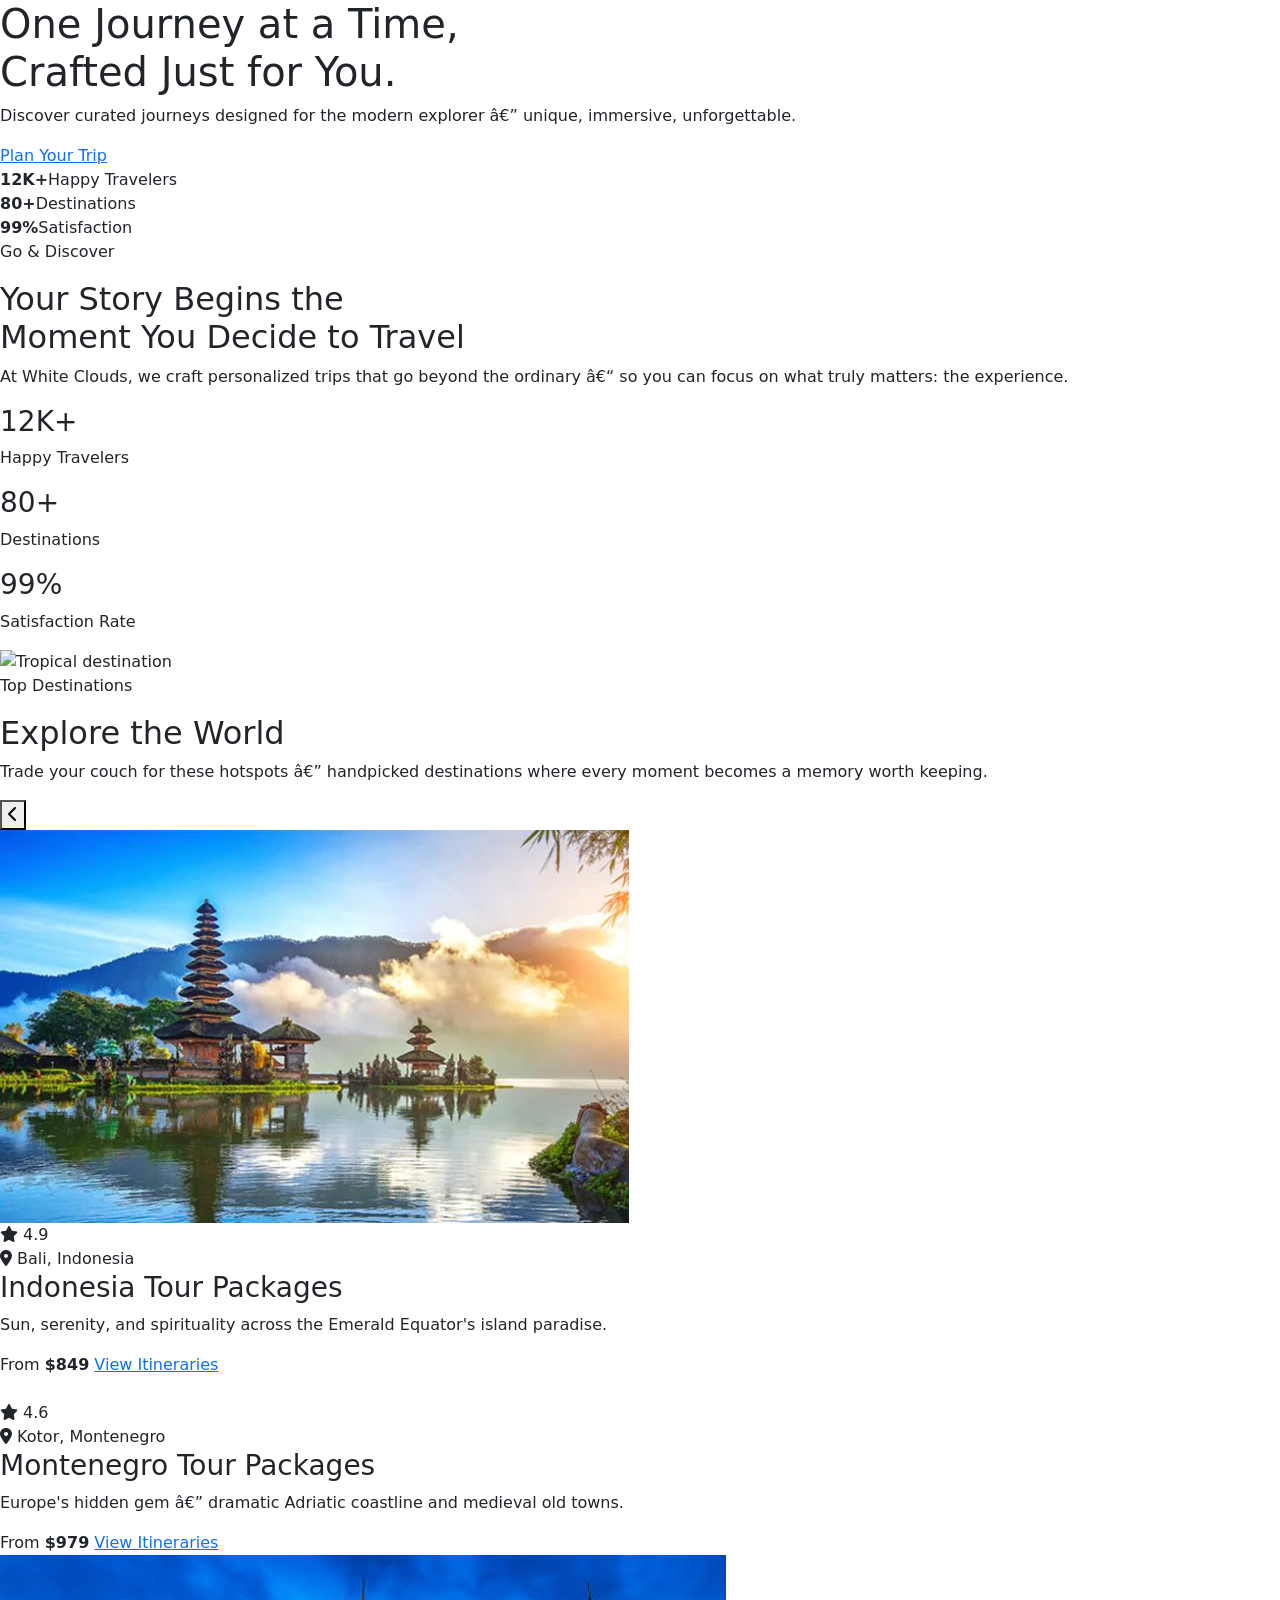
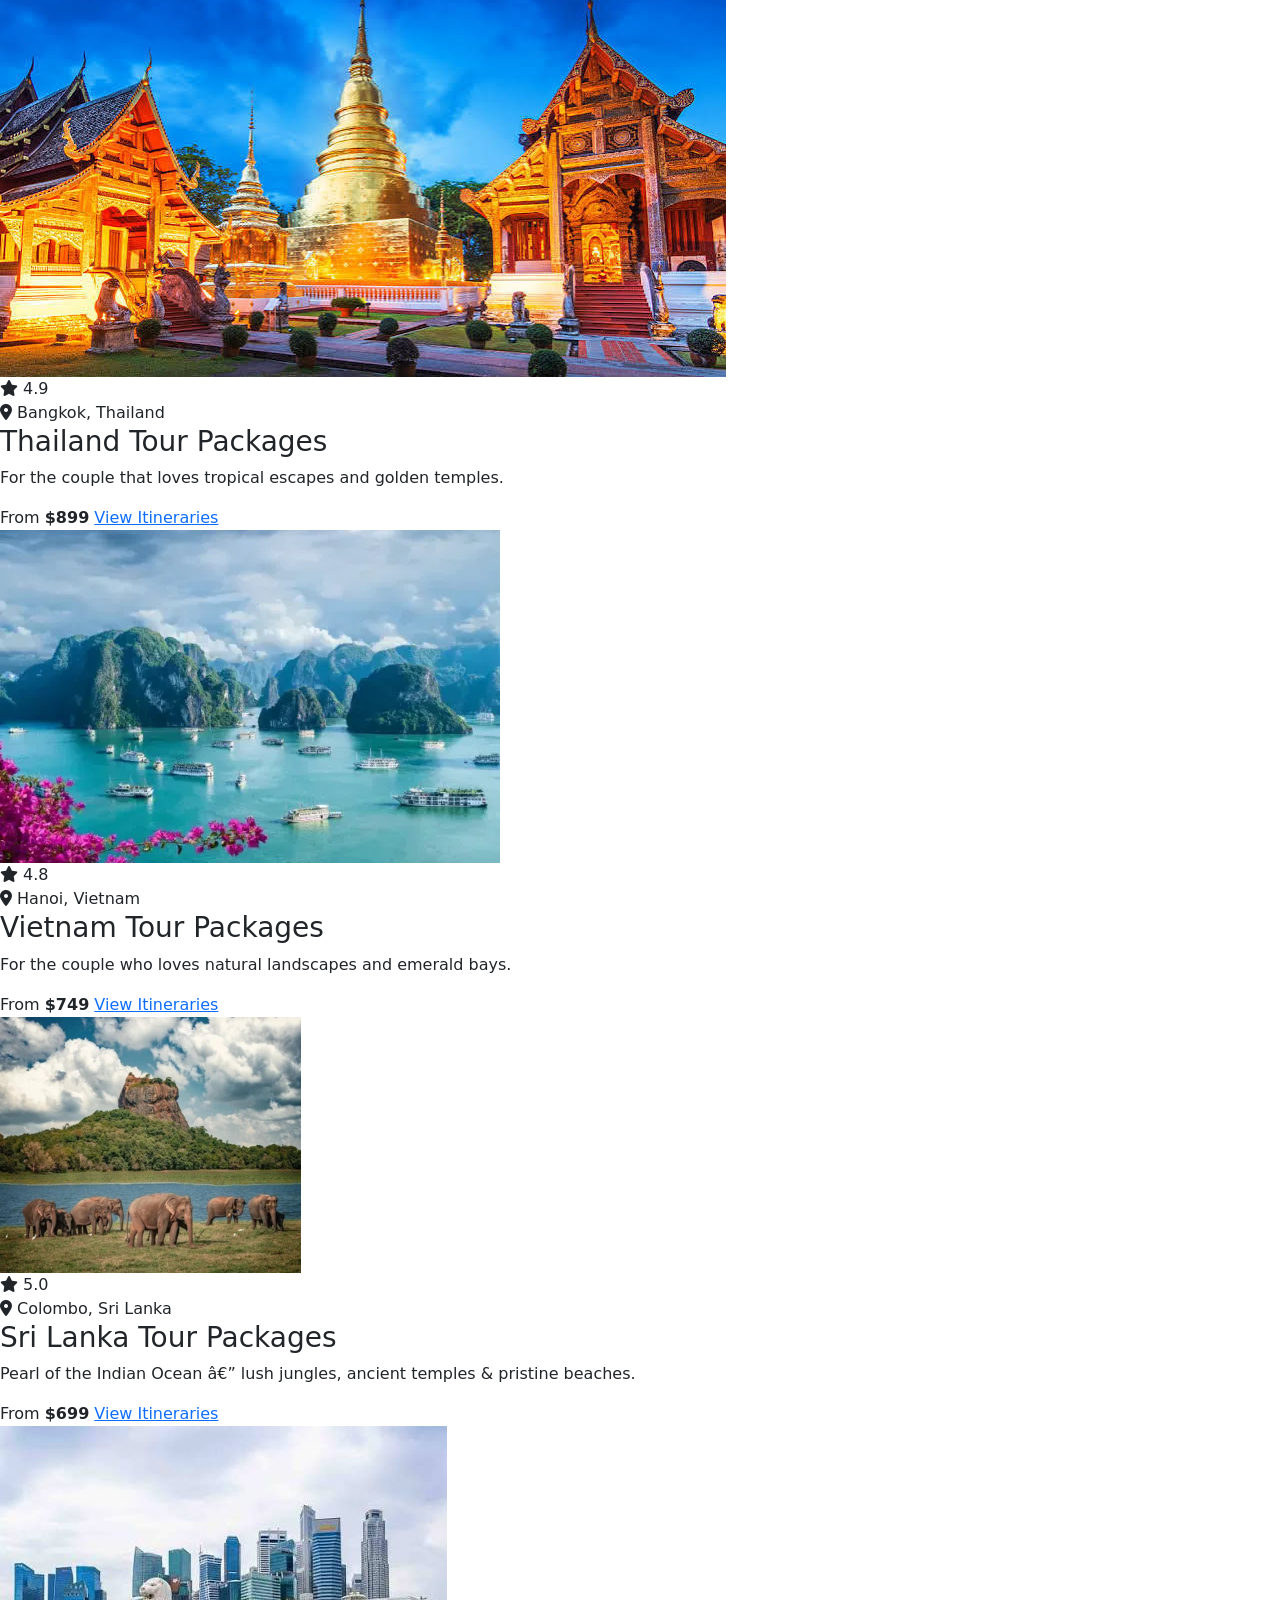
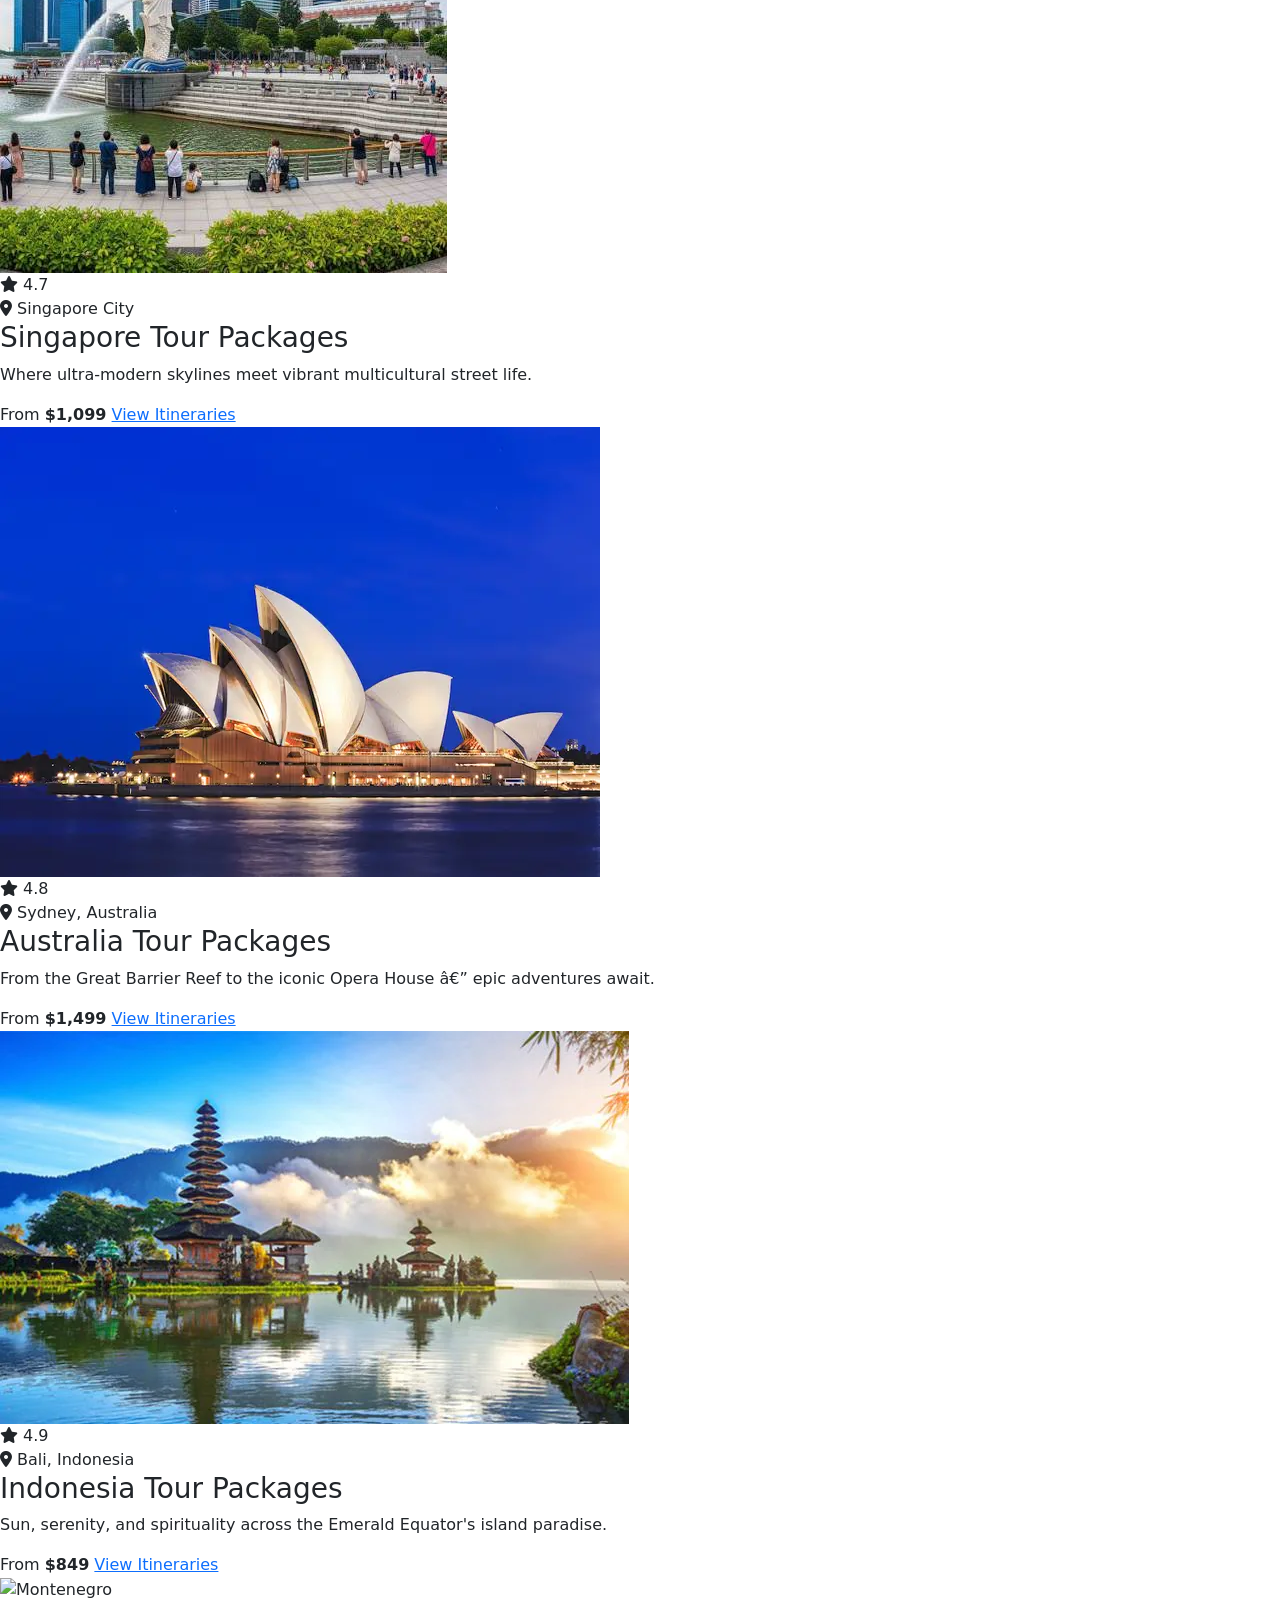
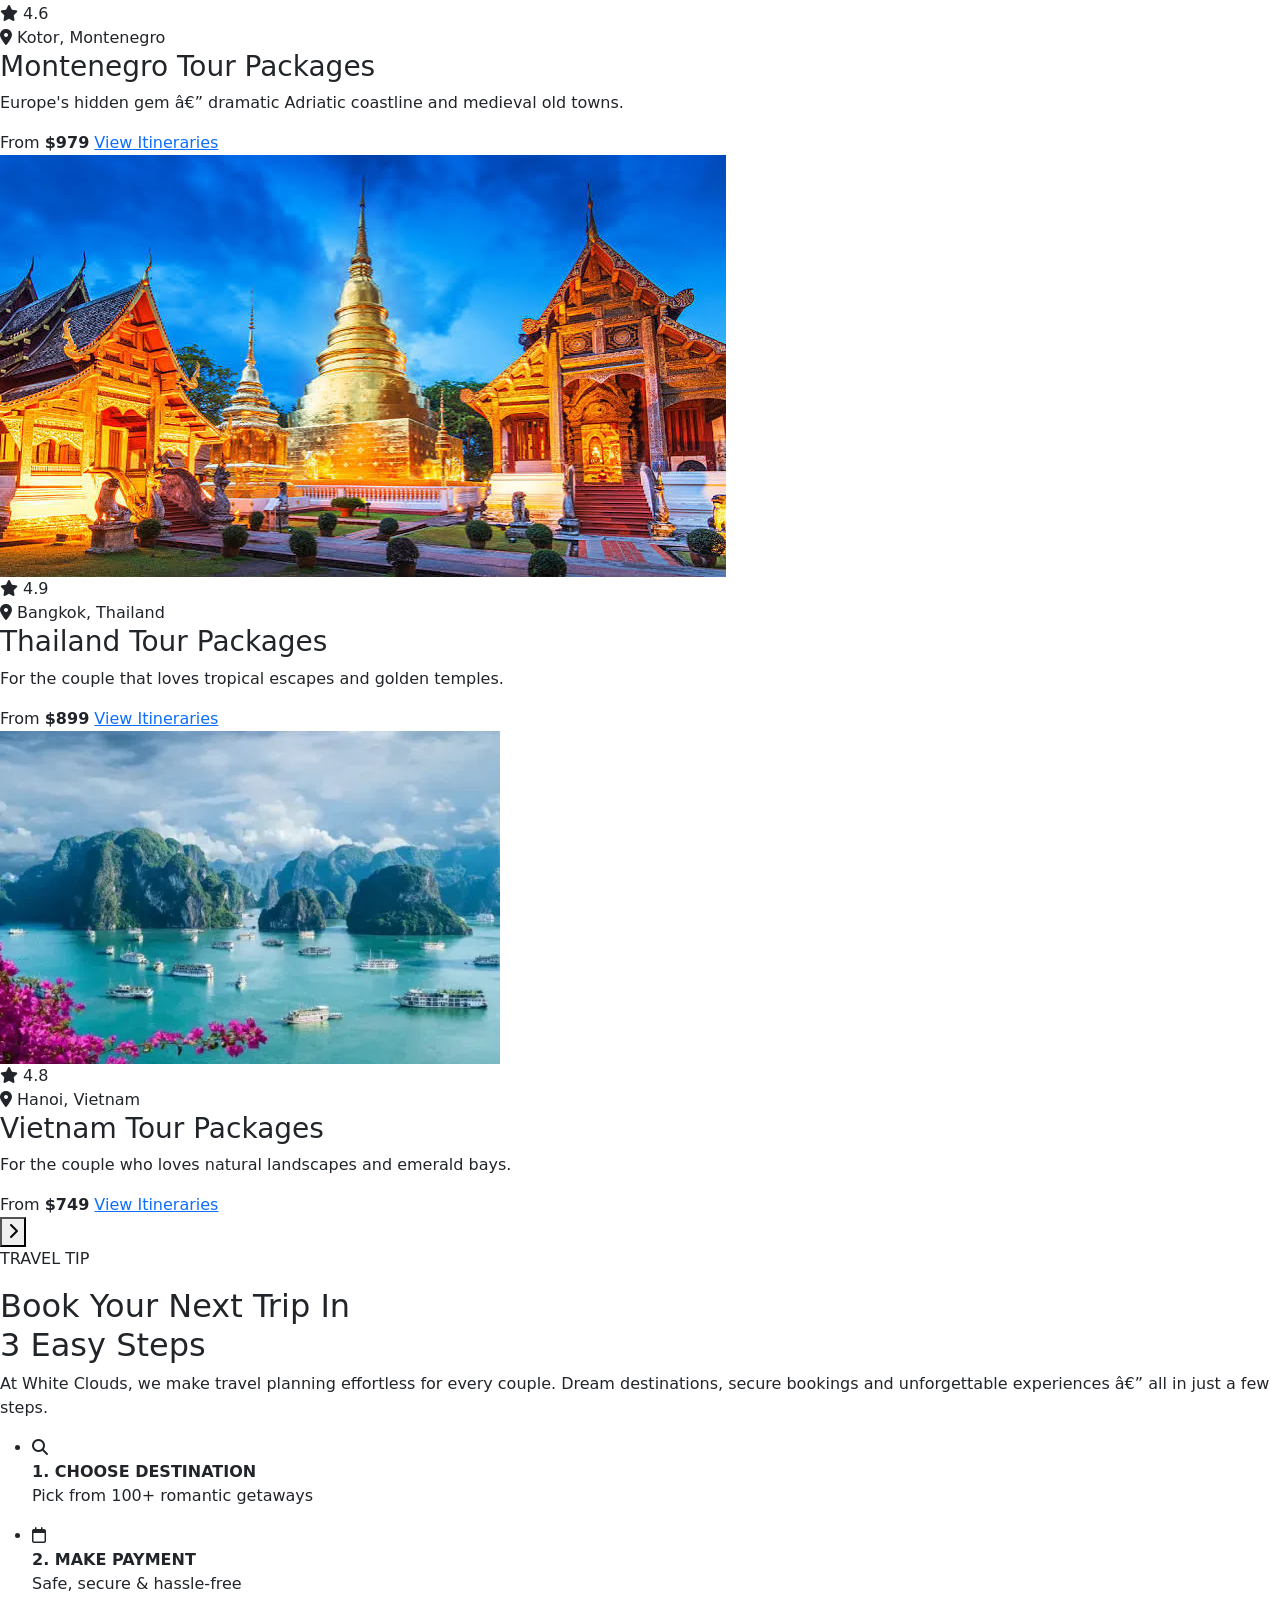
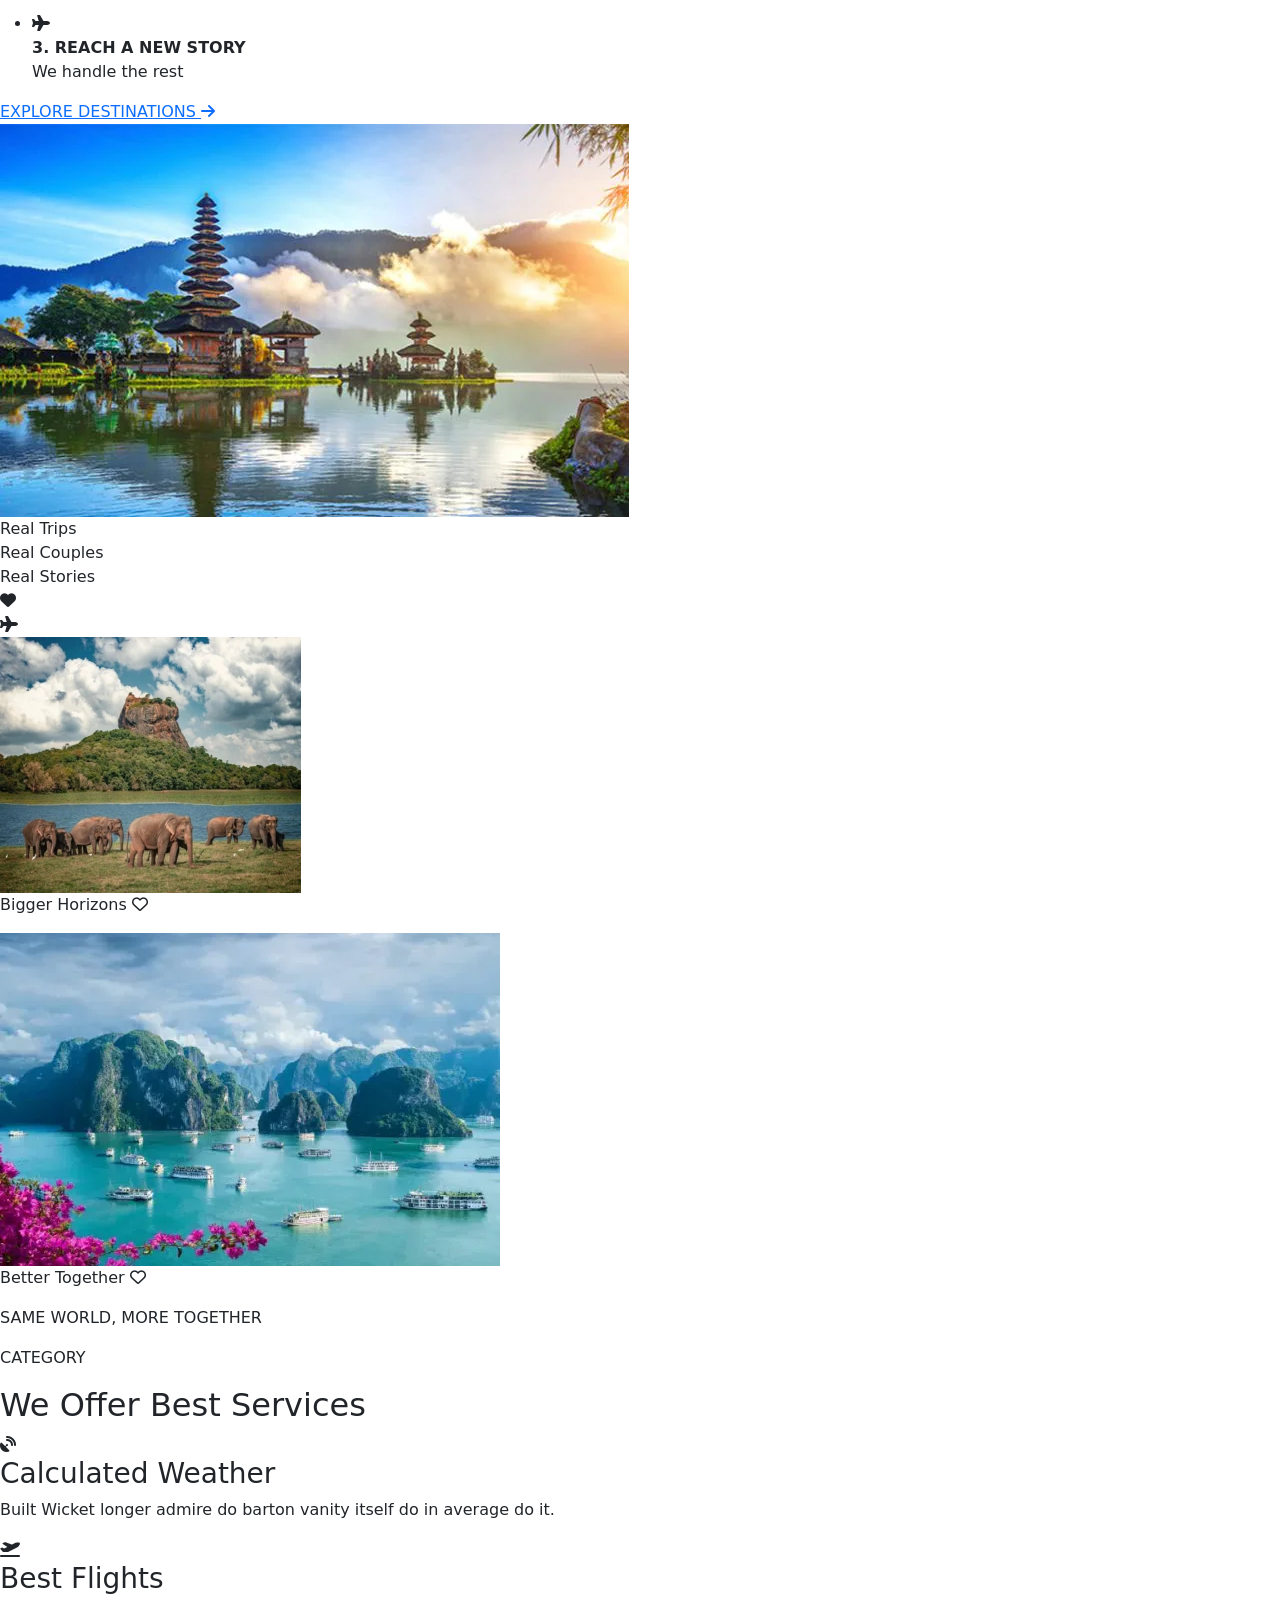
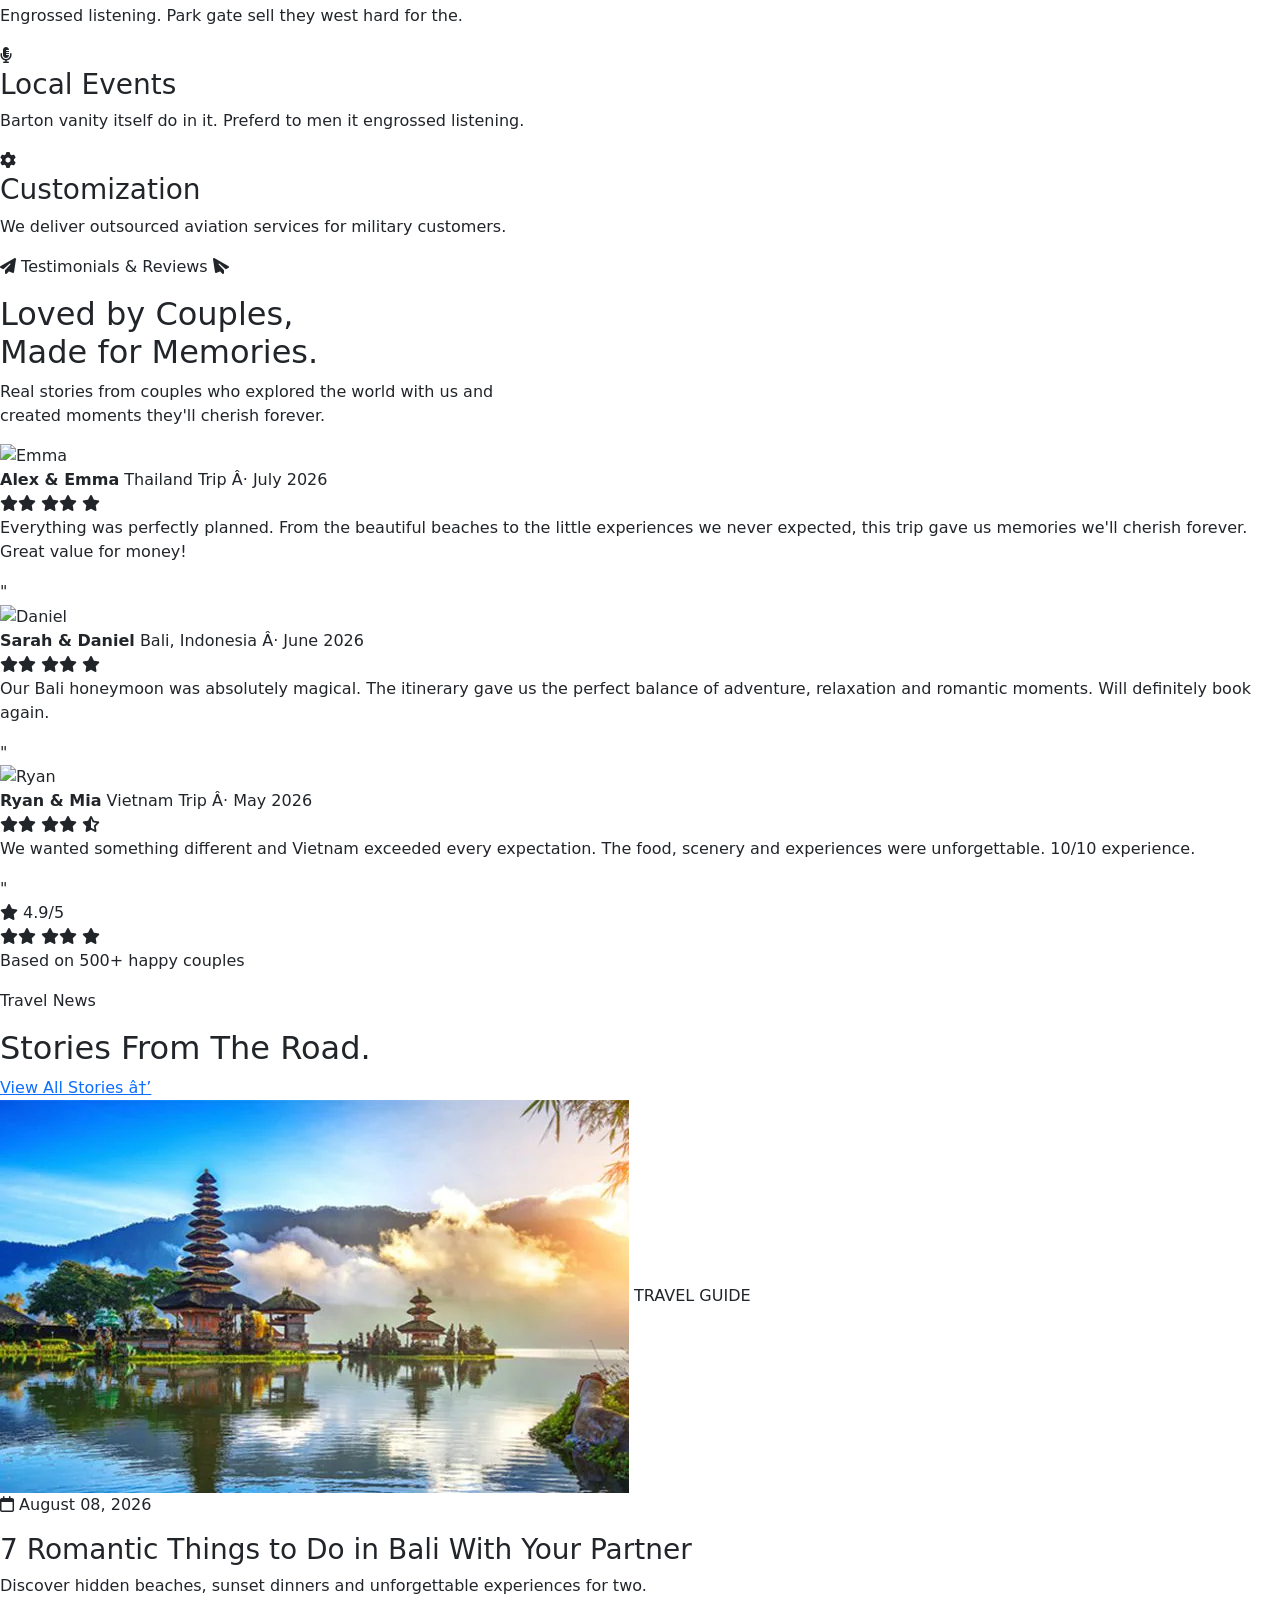
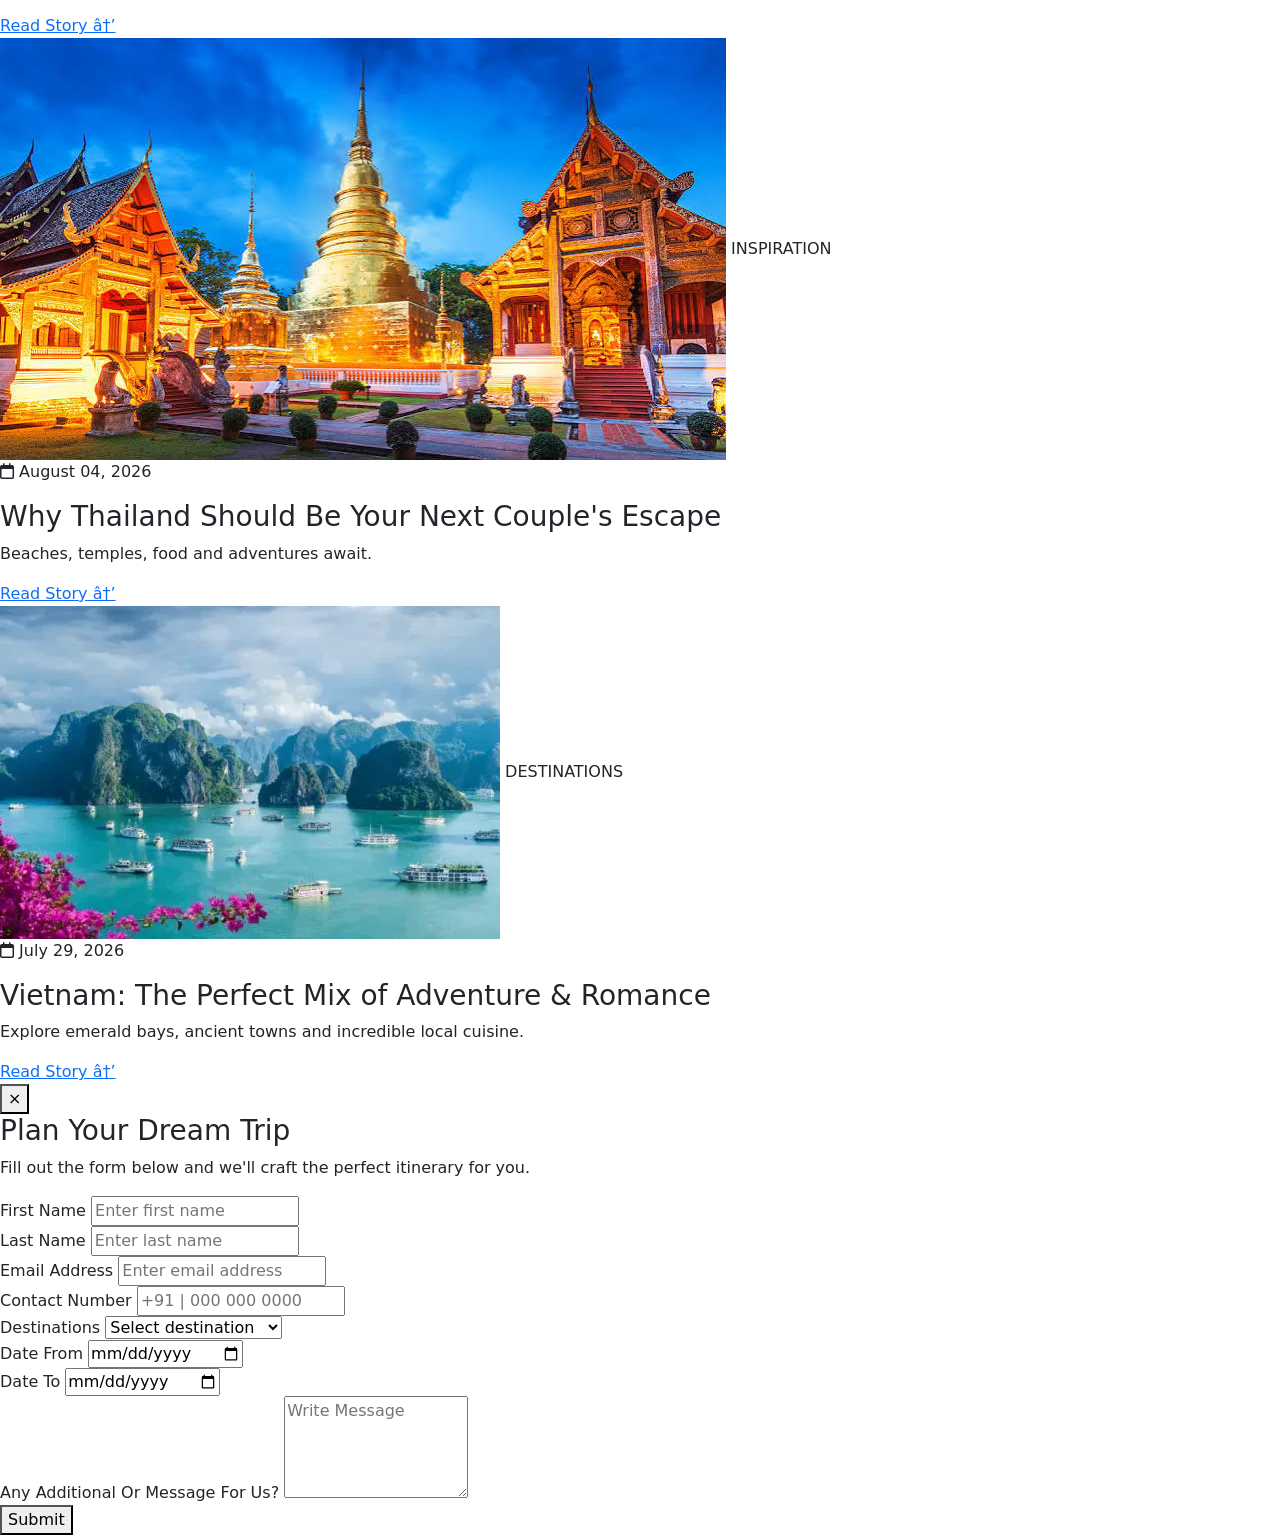
==== index.html @ 42c587bb "white cloude website folder" ====
<!DOCTYPE html>
<html lang="en">

<head>
    <meta charset="UTF-8">
    <meta name="viewport" content="width=device-width, initial-scale=1.0">
    <link href="https://fonts.googleapis.com/css2?family=Poppins:wght@300;400;500;600;700;800&display=swap"
        rel="stylesheet">
    <link href="https://cdn.jsdelivr.net/npm/bootstrap@5.3.8/dist/css/bootstrap.min.css" rel="stylesheet"
        integrity="sha384-sRIl4kxILFvY47J16cr9ZwB07vP4J8+LH7qKQnuqkuIAvNWLzeN8tE5YBujZqJLB" crossorigin="anonymous">
    <link rel="stylesheet" href="https://cdnjs.cloudflare.com/ajax/libs/font-awesome/6.5.0/css/all.min.css">
    <link rel="stylesheet" href="css/style.css" />
    <link rel="stylesheet" href="css/nav.css" />
    <link rel="stylesheet" href="css/home.css" />
    <link rel="stylesheet" href="css/contact-form.css" />
    <link rel="stylesheet" href="css/footer.css" />
    <title>White Clouds — Saving Relationships, One Vacation at a Time</title>
</head>

<body>
    <!-- ── Hero Section ────────────────────────────────────────── -->
    <section class="hero">
        <div class="hero__bg"></div>
        <div class="hero__overlay"></div>
        <!-- Navbar -->
        <div id="nav"></div>
        <div class="hero__content hero__content--center">
            <div class="hero__text">
                <h1>One Journey at a Time,<br>Crafted Just for You.</h1>
                <p>Discover curated journeys designed for the modern explorer â€” unique, immersive, unforgettable.</p>
                <div class="hero__btns">
                    <a href="#" class="btn-teal">Plan Your Trip</a>
                </div>
                <div class="hero__stats">
                    <div class="hero__stat"><strong>12K+</strong><span>Happy Travelers</span></div>
                    <div class="hero__stat-divider"></div>
                    <div class="hero__stat"><strong>80+</strong><span>Destinations</span></div>
                    <div class="hero__stat-divider"></div>
                    <div class="hero__stat"><strong>99%</strong><span>Satisfaction</span></div>
                </div>
            </div>
        </div>
    </section>


    <!-- Go & Discover Section -->
    <section class="discover">
        <div class="discover__left">
            <p class="discover__tag">Go &amp; Discover</p>
            <h2 class="discover__heading">
                <span class="teal">Your Story Begins</span> the<br>
                Moment You Decide to Travel
            </h2>
            <p class="discover__body">
                At White Clouds, we craft personalized trips that go beyond the ordinary â€“
                so you can focus on what truly matters: the experience.
            </p>

            <div class="discover__stats">
                <div class="stat">
                    <h3>12K+</h3>
                    <p>Happy Travelers</p>
                </div>
                <div class="stat">
                    <h3>80+</h3>
                    <p>Destinations</p>
                </div>
                <div class="stat">
                    <h3>99%</h3>
                    <p>Satisfaction Rate</p>
                </div>
            </div>
        </div>

        <div class="discover__right">
            <div class="discover__img-wrap">
                <img src="https://i.pinimg.com/originals/a5/f1/ec/a5f1ec3ba100997f1ecb5ee97b2a54ca.gif"
                    alt="Tropical destination" />
            </div>
        </div>
    </section>

    <!-- Travel / Destinations Carousel Section -->
    <section class="travel">

        <!-- Header -->
        <div class="travel__top">
            <p class="travel__tag">Top Destinations</p>
            <h2 class="travel__title">Explore the World</h2>
            <p class="travel__desc">
                Trade your couch for these hotspots â€” handpicked destinations where
                every moment becomes a memory worth keeping.
            </p>
        </div>

        <!-- Carousel wrapper -->
        <div class="tc-root">
            <button class="tc-btn tc-btn--prev" aria-label="Previous">
                <i class="fa-solid fa-chevron-left"></i>
            </button>

            <div class="tc-viewport">
                <div class="tc-track">

                    <!-- GHOST LEFT clones of last 2 real cards -->
                    <div class="tc-card" aria-hidden="true">
                        <div class="tc-card__img-wrap">
                            <img src="assets/images/indinesia.png" alt="" loading="lazy" />
                            <div class="tc-card__badge"><i class="fa-solid fa-star"></i> 4.9</div>
                        </div>
                        <div class="tc-card__body">
                            <div class="tc-card__location"><i class="fa-solid fa-location-dot"></i> Bali, Indonesia
                            </div>
                            <h3 class="tc-card__title">Indonesia Tour Packages</h3>
                            <p class="tc-card__desc">Sun, serenity, and spirituality across the Emerald Equator's island
                                paradise.</p>
                            <div class="tc-card__footer">
                                <span class="tc-card__price">From <strong>$849</strong></span>
                                <a href="#" class="tc-card__link">View Itineraries</a>
                            </div>
                        </div>
                    </div>

                    <div class="tc-card" aria-hidden="true">
                        <div class="tc-card__img-wrap">
                            <img src="assets/images/montenegro.png" alt="" loading="lazy" />
                            <div class="tc-card__badge"><i class="fa-solid fa-star"></i> 4.6</div>
                        </div>
                        <div class="tc-card__body">
                            <div class="tc-card__location"><i class="fa-solid fa-location-dot"></i> Kotor, Montenegro
                            </div>
                            <h3 class="tc-card__title">Montenegro Tour Packages</h3>
                            <p class="tc-card__desc">Europe's hidden gem â€” dramatic Adriatic coastline and medieval
                                old
                                towns.</p>
                            <div class="tc-card__footer">
                                <span class="tc-card__price">From <strong>$979</strong></span>
                                <a href="#" class="tc-card__link">View Itineraries</a>
                            </div>
                        </div>
                    </div>

                    <!-- REAL CARD 1-7-->
                    <div class="tc-card">
                        <div class="tc-card__img-wrap">
                            <img src="assets/images/thailand.png" alt="Thailand" loading="lazy" />
                            <div class="tc-card__badge"><i class="fa-solid fa-star"></i> 4.9</div>
                        </div>
                        <div class="tc-card__body">
                            <div class="tc-card__location"><i class="fa-solid fa-location-dot"></i> Bangkok, Thailand
                            </div>
                            <h3 class="tc-card__title">Thailand Tour Packages</h3>
                            <p class="tc-card__desc">For the couple that loves tropical escapes and golden temples.</p>
                            <div class="tc-card__footer">
                                <span class="tc-card__price">From <strong>$899</strong></span>
                                <a href="#" class="tc-card__link">View Itineraries</a>
                            </div>
                        </div>
                    </div>

                    <div class="tc-card">
                        <div class="tc-card__img-wrap">
                            <img src="assets/images/vietnam.png" alt="Vietnam" loading="lazy" />
                            <div class="tc-card__badge"><i class="fa-solid fa-star"></i> 4.8</div>
                        </div>
                        <div class="tc-card__body">
                            <div class="tc-card__location"><i class="fa-solid fa-location-dot"></i> Hanoi, Vietnam</div>
                            <h3 class="tc-card__title">Vietnam Tour Packages</h3>
                            <p class="tc-card__desc">For the couple who loves natural landscapes and emerald bays.</p>
                            <div class="tc-card__footer">
                                <span class="tc-card__price">From <strong>$749</strong></span>
                                <a href="#" class="tc-card__link">View Itineraries</a>
                            </div>
                        </div>
                    </div>

                    <div class="tc-card">
                        <div class="tc-card__img-wrap">
                            <img src="assets/images/sriLanka.png" alt="Sri Lanka" loading="lazy" />
                            <div class="tc-card__badge"><i class="fa-solid fa-star"></i> 5.0</div>
                        </div>
                        <div class="tc-card__body">
                            <div class="tc-card__location"><i class="fa-solid fa-location-dot"></i> Colombo, Sri Lanka
                            </div>
                            <h3 class="tc-card__title">Sri Lanka Tour Packages</h3>
                            <p class="tc-card__desc">Pearl of the Indian Ocean â€” lush jungles, ancient temples &amp;
                                pristine beaches.</p>
                            <div class="tc-card__footer">
                                <span class="tc-card__price">From <strong>$699</strong></span>
                                <a href="#" class="tc-card__link">View Itineraries</a>
                            </div>
                        </div>
                    </div>

                    <div class="tc-card">
                        <div class="tc-card__img-wrap">
                            <img src="assets/images/singapore.png" alt="Singapore" loading="lazy" />
                            <div class="tc-card__badge"><i class="fa-solid fa-star"></i> 4.7</div>
                        </div>
                        <div class="tc-card__body">
                            <div class="tc-card__location"><i class="fa-solid fa-location-dot"></i> Singapore City</div>
                            <h3 class="tc-card__title">Singapore Tour Packages</h3>
                            <p class="tc-card__desc">Where ultra-modern skylines meet vibrant multicultural street life.
                            </p>
                            <div class="tc-card__footer">
                                <span class="tc-card__price">From <strong>$1,099</strong></span>
                                <a href="#" class="tc-card__link">View Itineraries</a>
                            </div>
                        </div>
                    </div>

                    <div class="tc-card">
                        <div class="tc-card__img-wrap">
                            <img src="assets/images/australia.png" alt="Australia" loading="lazy" />
                            <div class="tc-card__badge"><i class="fa-solid fa-star"></i> 4.8</div>
                        </div>
                        <div class="tc-card__body">
                            <div class="tc-card__location"><i class="fa-solid fa-location-dot"></i> Sydney, Australia
                            </div>
                            <h3 class="tc-card__title">Australia Tour Packages</h3>
                            <p class="tc-card__desc">From the Great Barrier Reef to the iconic Opera House â€” epic
                                adventures await.</p>
                            <div class="tc-card__footer">
                                <span class="tc-card__price">From <strong>$1,499</strong></span>
                                <a href="#" class="tc-card__link">View Itineraries</a>
                            </div>
                        </div>
                    </div>

                    <div class="tc-card">
                        <div class="tc-card__img-wrap">
                            <img src="assets/images/indinesia.png" alt="Indonesia" loading="lazy" />
                            <div class="tc-card__badge"><i class="fa-solid fa-star"></i> 4.9</div>
                        </div>
                        <div class="tc-card__body">
                            <div class="tc-card__location"><i class="fa-solid fa-location-dot"></i> Bali, Indonesia
                            </div>
                            <h3 class="tc-card__title">Indonesia Tour Packages</h3>
                            <p class="tc-card__desc">Sun, serenity, and spirituality across the Emerald Equator's island
                                paradise.</p>
                            <div class="tc-card__footer">
                                <span class="tc-card__price">From <strong>$849</strong></span>
                                <a href="#" class="tc-card__link">View Itineraries</a>
                            </div>
                        </div>
                    </div>

                    <div class="tc-card">
                        <div class="tc-card__img-wrap">
                            <img src="assets/images/montenegro.png" alt="Montenegro" loading="lazy" />
                            <div class="tc-card__badge"><i class="fa-solid fa-star"></i> 4.6</div>
                        </div>
                        <div class="tc-card__body">
                            <div class="tc-card__location"><i class="fa-solid fa-location-dot"></i> Kotor, Montenegro
                            </div>
                            <h3 class="tc-card__title">Montenegro Tour Packages</h3>
                            <p class="tc-card__desc">Europe's hidden gem â€” dramatic Adriatic coastline and medieval
                                old
                                towns.</p>
                            <div class="tc-card__footer">
                                <span class="tc-card__price">From <strong>$979</strong></span>
                                <a href="#" class="tc-card__link">View Itineraries</a>
                            </div>
                        </div>
                    </div>

                    <!--GHOST RIGHT clones of first 2 real cards -->
                    <div class="tc-card" aria-hidden="true">
                        <div class="tc-card__img-wrap">
                            <img src="assets/images/thailand.png" alt="" loading="lazy" />
                            <div class="tc-card__badge"><i class="fa-solid fa-star"></i> 4.9</div>
                        </div>
                        <div class="tc-card__body">
                            <div class="tc-card__location"><i class="fa-solid fa-location-dot"></i> Bangkok, Thailand
                            </div>
                            <h3 class="tc-card__title">Thailand Tour Packages</h3>
                            <p class="tc-card__desc">For the couple that loves tropical escapes and golden temples.</p>
                            <div class="tc-card__footer">
                                <span class="tc-card__price">From <strong>$899</strong></span>
                                <a href="#" class="tc-card__link">View Itineraries</a>
                            </div>
                        </div>
                    </div>

                    <div class="tc-card" aria-hidden="true">
                        <div class="tc-card__img-wrap">
                            <img src="assets/images/vietnam.png" alt="" loading="lazy" />
                            <div class="tc-card__badge"><i class="fa-solid fa-star"></i> 4.8</div>
                        </div>
                        <div class="tc-card__body">
                            <div class="tc-card__location"><i class="fa-solid fa-location-dot"></i> Hanoi, Vietnam</div>
                            <h3 class="tc-card__title">Vietnam Tour Packages</h3>
                            <p class="tc-card__desc">For the couple who loves natural landscapes and emerald bays.</p>
                            <div class="tc-card__footer">
                                <span class="tc-card__price">From <strong>$749</strong></span>
                                <a href="#" class="tc-card__link">View Itineraries</a>
                            </div>
                        </div>
                    </div>

                </div><!-- /.tc-track -->
            </div><!-- /.tc-viewport -->

            <button class="tc-btn tc-btn--next" aria-label="Next">
                <i class="fa-solid fa-chevron-right"></i>
            </button>
        </div><!-- /.tc-root -->

        <div class="tc-dots" id="tcDots"></div>

    </section>

    <!--3 Easy Steps Section -->
    <section class="steps">

        <!-- Left: text content -->
        <div class="steps__left">
            <p class="steps__tag">TRAVEL TIP <span class="steps__tag-line"></span></p>
            <h2 class="steps__heading">Book Your Next Trip In<br><span>3 Easy Steps</span></h2>
            <p class="steps__body">
                At White Clouds, we make travel planning effortless for every couple. Dream destinations, secure
                bookings and unforgettable experiences â€” all in just a few steps.
            </p>

            <ul class="steps__list">
                <li>
                    <span class="steps__icon-box"><i class="fa-solid fa-magnifying-glass"></i></span>
                    <div>
                        <strong>1. CHOOSE DESTINATION</strong>
                        <p>Pick from 100+ romantic getaways</p>
                    </div>
                </li>
                <li>
                    <span class="steps__icon-box"><i class="fa-regular fa-calendar"></i></span>
                    <div>
                        <strong>2. MAKE PAYMENT</strong>
                        <p>Safe, secure &amp; hassle-free</p>
                    </div>
                </li>
                <li>
                    <span class="steps__icon-box"><i class="fa-solid fa-plane"></i></span>
                    <div>
                        <strong>3. REACH A NEW STORY</strong>
                        <p>We handle the rest</p>
                    </div>
                </li>
            </ul>

            <a href="#" class="steps__cta">EXPLORE DESTINATIONS <i class="fa-solid fa-arrow-right"></i></a>
        </div>

        <!-- Right: visual composition -->
        <div class="steps__right">

            <!-- Large circle image (main) -->
            <div class="steps__circle-img">
                <img src="assets/images/indinesia.png" alt="Tropical destination" />
                <!-- Dashed circle ring -->
                <div class="steps__ring"></div>
                <!-- "Real Trips" badge -->
                <div class="steps__badge-top">
                    Real Trips<br>Real Couples<br>Real Stories<br>
                    <i class="fa-solid fa-heart"></i>
                </div>
                <!-- Plane icon bottom -->
                <div class="steps__plane-icon">
                    <i class="fa-solid fa-plane"></i>
                </div>
            </div>

            <!-- Polaroid card 1 â€” top right -->
            <div class="steps__polaroid steps__polaroid--top">
                <img src="assets/images/sriLanka.png" alt="Sri Lanka" />
                <p>Bigger Horizons <i class="fa-regular fa-heart"></i></p>
            </div>

            <!-- Polaroid card 2 â€” bottom right -->
            <div class="steps__polaroid steps__polaroid--bottom">
                <img src="assets/images/vietnam.png" alt="Vietnam" />
                <p>Better Together <i class="fa-regular fa-heart"></i></p>
            </div>

            <!-- Bottom tagline -->
            <p class="steps__tagline">
                <span></span> SAME WORLD, MORE TOGETHER <span></span>
            </p>

        </div>

    </section>

    <!--We Offer Best Services Section -->
    <section class="services">
        <div class="services__inner">

            <!-- Header -->
            <p class="services__tag">CATEGORY</p>
            <h2 class="services__heading">We Offer Best Services</h2>

            <!-- Cards grid -->
            <div class="services__grid">

                <!-- Card 1 Calculated Weather -->
                <div class="services__card">
                    <div class="services__icon-wrap services__icon-wrap--blue">
                        <i class="fa-solid fa-satellite-dish"></i>
                    </div>
                    <h3 class="services__title">Calculated Weather</h3>
                    <p class="services__desc">Built Wicket longer admire do barton vanity itself do in average do it.
                    </p>
                </div>

                <!-- Card 2 Best Flights -->
                <div class="services__card services__card--active">
                    <div class="services__icon-wrap services__icon-wrap--pink">
                        <i class="fa-solid fa-plane-departure"></i>
                    </div>
                    <h3 class="services__title">Best Flights</h3>
                    <p class="services__desc">Engrossed listening. Park gate sell they west hard for the.</p>
                </div>

                <!-- Card 3 Local Events -->
                <div class="services__card">
                    <div class="services__icon-wrap services__icon-wrap--pink">
                        <i class="fa-solid fa-microphone-lines"></i>
                    </div>
                    <h3 class="services__title">Local Events</h3>
                    <p class="services__desc">Barton vanity itself do in it. Preferd to men it engrossed listening.</p>
                </div>

                <!-- Card 4 Customization -->
                <div class="services__card">
                    <div class="services__icon-wrap services__icon-wrap--blue">
                        <i class="fa-solid fa-gear"></i>
                    </div>
                    <h3 class="services__title">Customization</h3>
                    <p class="services__desc">We deliver outsourced aviation services for military customers.</p>
                </div>

            </div><!-- /.services__grid -->
        </div>
    </section>

    <!--Shared gradient wrapper: Testimonials + News + Contact -->
    <div class="gradient-wrap">
        <section class="testi">

            <!-- Cloudy background blobs -->
            <div class="testi__bg">
                <div class="testi__cloud testi__cloud--tl"></div>
                <div class="testi__cloud testi__cloud--tr"></div>
                <div class="testi__cloud testi__cloud--bl"></div>
            </div>

            <div class="testi__inner">

                <!-- Header -->
                <div class="testi__header">
                    <p class="testi__tag">
                        <i class="fa-solid fa-paper-plane"></i>
                        Testimonials &amp; Reviews
                        <i class="fa-solid fa-paper-plane fa-flip-horizontal"></i>
                    </p>
                    <h2 class="testi__title">
                        Loved by Couples,<br>
                        <span>Made for Memories.</span>
                    </h2>
                    <p class="testi__sub">
                        Real stories from couples who explored the world with us and<br>
                        created moments they'll cherish forever.
                    </p>
                </div>

                <!-- Cards row -->
                <div class="testi__cards">

                    <!-- Card 1 lavender, tilted left -->
                    <div class="testi__card testi__card--left">
                        <div class="testi__top">
                            <img src="https://randomuser.me/api/portraits/women/44.jpg" alt="Emma"
                                class="testi__avatar" />
                            <div>
                                <strong class="testi__name">Alex &amp; Emma</strong>
                                <span class="testi__trip">Thailand Trip Â· July 2026</span>
                            </div>
                        </div>
                        <div class="testi__stars">
                            <i class="fa-solid fa-star"></i><i class="fa-solid fa-star"></i>
                            <i class="fa-solid fa-star"></i><i class="fa-solid fa-star"></i>
                            <i class="fa-solid fa-star"></i>
                        </div>
                        <p class="testi__text">
                            Everything was perfectly planned. From the beautiful beaches to the little experiences we
                            never expected, this trip gave us memories we'll cherish forever. Great value for money!
                        </p>
                        <span class="testi__bigquote">"</span>
                    </div>

                    <!-- Card 2 white, center / raised -->
                    <div class="testi__card testi__card--center">
                        <div class="testi__top">
                            <img src="https://randomuser.me/api/portraits/men/54.jpg" alt="Daniel"
                                class="testi__avatar" />
                            <div>
                                <strong class="testi__name">Sarah &amp; Daniel</strong>
                                <span class="testi__trip">Bali, Indonesia Â· June 2026</span>
                            </div>
                        </div>
                        <div class="testi__stars">
                            <i class="fa-solid fa-star"></i><i class="fa-solid fa-star"></i>
                            <i class="fa-solid fa-star"></i><i class="fa-solid fa-star"></i>
                            <i class="fa-solid fa-star"></i>
                        </div>
                        <p class="testi__text">
                            Our Bali honeymoon was absolutely magical. The itinerary gave us the perfect balance of
                            adventure, relaxation and romantic moments. Will definitely book again.
                        </p>
                        <span class="testi__bigquote">"</span>
                    </div>

                    <!-- Card 3 cream, tilted right -->
                    <div class="testi__card testi__card--right">
                        <div class="testi__top">
                            <img src="https://randomuser.me/api/portraits/men/76.jpg" alt="Ryan"
                                class="testi__avatar" />
                            <div>
                                <strong class="testi__name">Ryan &amp; Mia</strong>
                                <span class="testi__trip">Vietnam Trip Â· May 2026</span>
                            </div>
                        </div>
                        <div class="testi__stars">
                            <i class="fa-solid fa-star"></i><i class="fa-solid fa-star"></i>
                            <i class="fa-solid fa-star"></i><i class="fa-solid fa-star"></i>
                            <i class="fa-solid fa-star-half-stroke"></i>
                        </div>
                        <p class="testi__text">
                            We wanted something different and Vietnam exceeded every expectation. The food, scenery and
                            experiences were unforgettable. 10/10 experience.
                        </p>
                        <span class="testi__bigquote">"</span>
                    </div>

                </div><!-- /.testi__cards -->

                <!-- Bottom rating bar -->
                <div class="testi__rating-bar">
                    <div class="testi__rating-score">
                        <i class="fa-solid fa-star testi__rating-star"></i>
                        <span class="testi__rating-num">4.9<span class="testi__rating-denom">/5</span></span>
                    </div>
                    <div class="testi__rating-stars">
                        <i class="fa-solid fa-star"></i><i class="fa-solid fa-star"></i>
                        <i class="fa-solid fa-star"></i><i class="fa-solid fa-star"></i>
                        <i class="fa-solid fa-star"></i>
                    </div>
                    <p class="testi__rating-label">Based on 500+ happy couples</p>
                </div>

            </div><!-- /.testi__inner -->
        </section>

        <!--Travel News Section -->
        <section class="news">
            <div class="news__header">
                <div>
                    <p class="news__tag">Travel News</p>
                    <h2 class="news__heading">Stories From <span>The Road.</span></h2>
                </div>
                <a href="#" class="news__view-all">View All Stories â†’</a>
            </div>

            <div class="news__grid">

                <!-- Card 1 -->
                <article class="news__card">
                    <div class="news__img-wrap">
                        <img src="assets/images/indinesia.png" alt="Bali" loading="lazy" />
                        <span class="news__label">TRAVEL GUIDE</span>
                    </div>
                    <div class="news__body">
                        <p class="news__date"><i class="fa-regular fa-calendar"></i> August 08, 2026</p>
                        <h3 class="news__title">7 Romantic Things to Do in Bali With Your Partner</h3>
                        <p class="news__excerpt">Discover hidden beaches, sunset dinners and unforgettable experiences
                            for two.</p>
                        <a href="#" class="news__read">Read Story â†’</a>
                    </div>
                </article>

                <!-- Card 2 -->
                <article class="news__card">
                    <div class="news__img-wrap">
                        <img src="assets/images/thailand.png" alt="Thailand" loading="lazy" />
                        <span class="news__label">INSPIRATION</span>
                    </div>
                    <div class="news__body">
                        <p class="news__date"><i class="fa-regular fa-calendar"></i> August 04, 2026</p>
                        <h3 class="news__title">Why Thailand Should Be Your Next Couple's Escape</h3>
                        <p class="news__excerpt">Beaches, temples, food and adventures await.</p>
                        <a href="#" class="news__read">Read Story â†’</a>
                    </div>
                </article>

                <!-- Card 3 -->
                <article class="news__card">
                    <div class="news__img-wrap">
                        <img src="assets/images/vietnam.png" alt="Vietnam" loading="lazy" />
                        <span class="news__label">DESTINATIONS</span>
                    </div>
                    <div class="news__body">
                        <p class="news__date"><i class="fa-regular fa-calendar"></i> July 29, 2026</p>
                        <h3 class="news__title">Vietnam: The Perfect Mix of Adventure &amp; Romance</h3>
                        <p class="news__excerpt">Explore emerald bays, ancient towns and incredible local cuisine.</p>
                        <a href="#" class="news__read">Read Story â†’</a>
                    </div>
                </article>

            </div>
        </section>

        <!-- Contact Section -->
        <div id="contact"></div>

    </div><!-- /.gradient-wrap -->

    <!-- Auto-Popup Contact Form (Modal) -->
    <div class="popup-overlay" id="popupOverlay">
        <div class="popup-box" id="popupBox">
            <button class="popup-close" id="popupCloseBtn" aria-label="Close popup">&times;</button>
            <div class="popup-header">
                <h3 class="popup-title">Plan Your Dream Trip</h3>
                <p class="popup-subtitle">Fill out the form below and we'll craft the perfect itinerary for you.</p>
            </div>
            <form class="contact__form" onsubmit="return false;">

                <div class="contact__row">
                    <div class="contact__field">
                        <label>First Name</label>
                        <input type="text" placeholder="Enter first name" />
                    </div>
                    <div class="contact__field">
                        <label>Last Name</label>
                        <input type="text" placeholder="Enter last name" />
                    </div>
                </div>

                <div class="contact__row">
                    <div class="contact__field">
                        <label>Email Address</label>
                        <input type="email" placeholder="Enter email address" />
                    </div>
                    <div class="contact__field">
                        <label>Contact Number</label>
                        <input type="tel" placeholder="+91 | 000 000 0000" />
                    </div>
                </div>

                <div class="contact__field contact__field--full">
                    <label>Destinations</label>
                    <select>
                        <option value="" disabled selected>Select destination</option>
                        <option>Bali, Indonesia</option>
                        <option>Bangkok, Thailand</option>
                        <option>Colombo, Sri Lanka</option>
                        <option>Hanoi, Vietnam</option>
                        <option>Sydney, Australia</option>
                        <option>Singapore City</option>
                        <option>Kotor, Montenegro</option>
                    </select>
                </div>

                <div class="contact__row">
                    <div class="contact__field">
                        <label>Date From</label>
                        <input type="date" />
                    </div>
                    <div class="contact__field">
                        <label>Date To</label>
                        <input type="date" />
                    </div>
                </div>

                <div class="contact__field contact__field--full">
                    <label>Any Additional Or Message For Us?</label>
                    <textarea rows="4" placeholder="Write Message"></textarea>
                </div>

                <button type="submit" class="contact__submit">Submit</button>

            </form>
        </div>
    </div>

    <div id="footer"></div>

    <script src="https://cdn.jsdelivr.net/npm/bootstrap@5.3.8/dist/js/bootstrap.bundle.min.js"
        integrity="sha384-FKyoEForCGlyvwx9Hj09JcYn3nv7wiPVlz7YYwJrWVcXK/BmnVDxM+D2scQbITxI"
        crossorigin="anonymous"></script>
    <script src="js/home.js"></script>
</body>

</html>
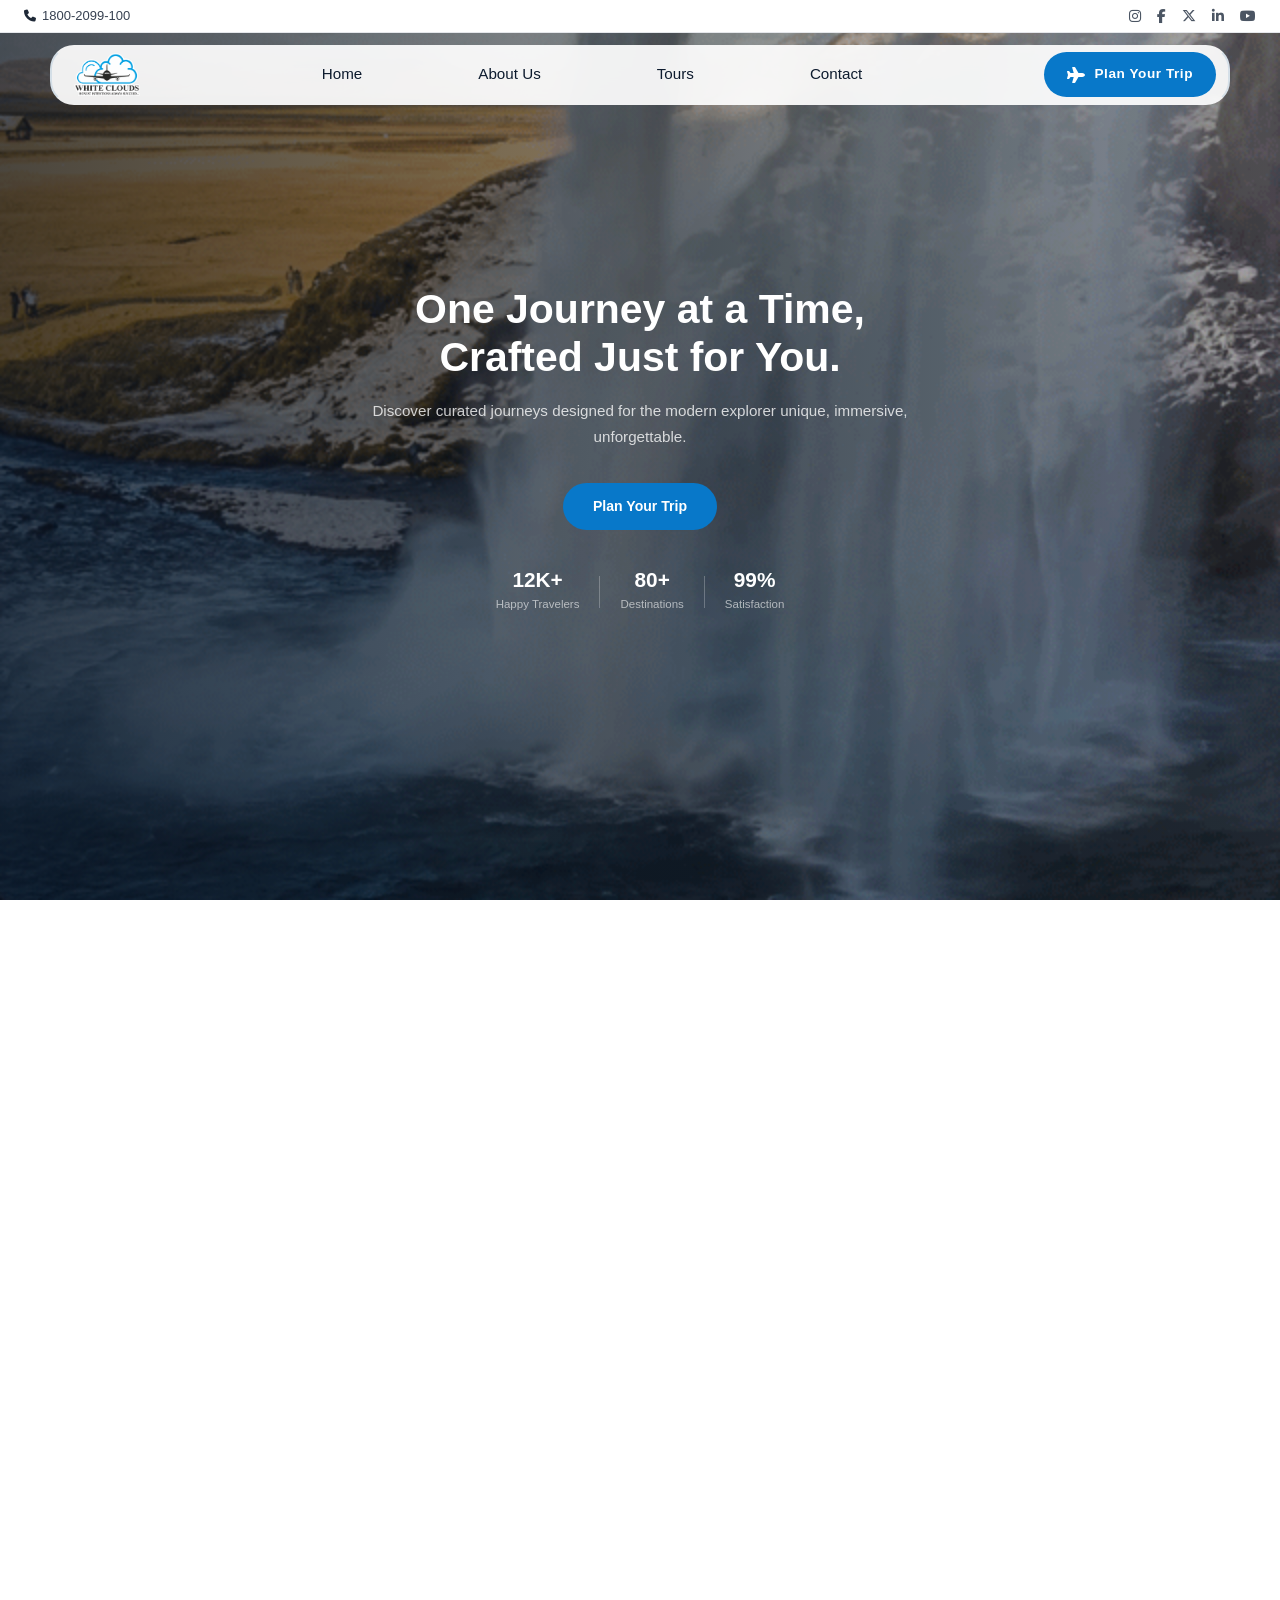
==== commit c0d4b417: "Update navbar, utility bar social icons, dropdown hover bug, and flight animation" ====
--- a/index.html
+++ b/index.html
@@ -1,701 +1,703 @@
-<!DOCTYPE html>
-<html lang="en">
-
-<head>
-    <meta charset="UTF-8">
-    <meta name="viewport" content="width=device-width, initial-scale=1.0">
-    <link href="https://fonts.googleapis.com/css2?family=Poppins:wght@300;400;500;600;700;800&display=swap"
-        rel="stylesheet">
-    <link href="https://cdn.jsdelivr.net/npm/bootstrap@5.3.8/dist/css/bootstrap.min.css" rel="stylesheet"
-        integrity="sha384-sRIl4kxILFvY47J16cr9ZwB07vP4J8+LH7qKQnuqkuIAvNWLzeN8tE5YBujZqJLB" crossorigin="anonymous">
-    <link rel="stylesheet" href="https://cdnjs.cloudflare.com/ajax/libs/font-awesome/6.5.0/css/all.min.css">
-    <link rel="stylesheet" href="css/style.css" />
-    <link rel="stylesheet" href="css/nav.css" />
-    <link rel="stylesheet" href="css/home.css" />
-    <link rel="stylesheet" href="css/contact-form.css" />
-    <link rel="stylesheet" href="css/footer.css" />
-    <title>White Clouds — Saving Relationships, One Vacation at a Time</title>
-</head>
-
-<body>
-    <!-- ── Hero Section ────────────────────────────────────────── -->
-    <section class="hero">
-        <div class="hero__bg"></div>
-        <div class="hero__overlay"></div>
-        <!-- Navbar -->
-        <div id="nav"></div>
-        <div class="hero__content hero__content--center">
-            <div class="hero__text">
-                <h1>One Journey at a Time,<br>Crafted Just for You.</h1>
-                <p>Discover curated journeys designed for the modern explorer â€” unique, immersive, unforgettable.</p>
-                <div class="hero__btns">
-                    <a href="#" class="btn-teal">Plan Your Trip</a>
-                </div>
-                <div class="hero__stats">
-                    <div class="hero__stat"><strong>12K+</strong><span>Happy Travelers</span></div>
-                    <div class="hero__stat-divider"></div>
-                    <div class="hero__stat"><strong>80+</strong><span>Destinations</span></div>
-                    <div class="hero__stat-divider"></div>
-                    <div class="hero__stat"><strong>99%</strong><span>Satisfaction</span></div>
-                </div>
-            </div>
-        </div>
-    </section>
-
-
-    <!-- Go & Discover Section -->
-    <section class="discover">
-        <div class="discover__left">
-            <p class="discover__tag">Go &amp; Discover</p>
-            <h2 class="discover__heading">
-                <span class="teal">Your Story Begins</span> the<br>
-                Moment You Decide to Travel
-            </h2>
-            <p class="discover__body">
-                At White Clouds, we craft personalized trips that go beyond the ordinary â€“
-                so you can focus on what truly matters: the experience.
-            </p>
-
-            <div class="discover__stats">
-                <div class="stat">
-                    <h3>12K+</h3>
-                    <p>Happy Travelers</p>
-                </div>
-                <div class="stat">
-                    <h3>80+</h3>
-                    <p>Destinations</p>
-                </div>
-                <div class="stat">
-                    <h3>99%</h3>
-                    <p>Satisfaction Rate</p>
-                </div>
-            </div>
-        </div>
-
-        <div class="discover__right">
-            <div class="discover__img-wrap">
-                <img src="https://i.pinimg.com/originals/a5/f1/ec/a5f1ec3ba100997f1ecb5ee97b2a54ca.gif"
-                    alt="Tropical destination" />
-            </div>
-        </div>
-    </section>
-
-    <!-- Travel / Destinations Carousel Section -->
-    <section class="travel">
-
-        <!-- Header -->
-        <div class="travel__top">
-            <p class="travel__tag">Top Destinations</p>
-            <h2 class="travel__title">Explore the World</h2>
-            <p class="travel__desc">
-                Trade your couch for these hotspots â€” handpicked destinations where
-                every moment becomes a memory worth keeping.
-            </p>
-        </div>
-
-        <!-- Carousel wrapper -->
-        <div class="tc-root">
-            <button class="tc-btn tc-btn--prev" aria-label="Previous">
-                <i class="fa-solid fa-chevron-left"></i>
-            </button>
-
-            <div class="tc-viewport">
-                <div class="tc-track">
-
-                    <!-- GHOST LEFT clones of last 2 real cards -->
-                    <div class="tc-card" aria-hidden="true">
-                        <div class="tc-card__img-wrap">
-                            <img src="assets/images/indinesia.png" alt="" loading="lazy" />
-                            <div class="tc-card__badge"><i class="fa-solid fa-star"></i> 4.9</div>
-                        </div>
-                        <div class="tc-card__body">
-                            <div class="tc-card__location"><i class="fa-solid fa-location-dot"></i> Bali, Indonesia
-                            </div>
-                            <h3 class="tc-card__title">Indonesia Tour Packages</h3>
-                            <p class="tc-card__desc">Sun, serenity, and spirituality across the Emerald Equator's island
-                                paradise.</p>
-                            <div class="tc-card__footer">
-                                <span class="tc-card__price">From <strong>$849</strong></span>
-                                <a href="#" class="tc-card__link">View Itineraries</a>
-                            </div>
-                        </div>
-                    </div>
-
-                    <div class="tc-card" aria-hidden="true">
-                        <div class="tc-card__img-wrap">
-                            <img src="assets/images/montenegro.png" alt="" loading="lazy" />
-                            <div class="tc-card__badge"><i class="fa-solid fa-star"></i> 4.6</div>
-                        </div>
-                        <div class="tc-card__body">
-                            <div class="tc-card__location"><i class="fa-solid fa-location-dot"></i> Kotor, Montenegro
-                            </div>
-                            <h3 class="tc-card__title">Montenegro Tour Packages</h3>
-                            <p class="tc-card__desc">Europe's hidden gem â€” dramatic Adriatic coastline and medieval
-                                old
-                                towns.</p>
-                            <div class="tc-card__footer">
-                                <span class="tc-card__price">From <strong>$979</strong></span>
-                                <a href="#" class="tc-card__link">View Itineraries</a>
-                            </div>
-                        </div>
-                    </div>
-
-                    <!-- REAL CARD 1-7-->
-                    <div class="tc-card">
-                        <div class="tc-card__img-wrap">
-                            <img src="assets/images/thailand.png" alt="Thailand" loading="lazy" />
-                            <div class="tc-card__badge"><i class="fa-solid fa-star"></i> 4.9</div>
-                        </div>
-                        <div class="tc-card__body">
-                            <div class="tc-card__location"><i class="fa-solid fa-location-dot"></i> Bangkok, Thailand
-                            </div>
-                            <h3 class="tc-card__title">Thailand Tour Packages</h3>
-                            <p class="tc-card__desc">For the couple that loves tropical escapes and golden temples.</p>
-                            <div class="tc-card__footer">
-                                <span class="tc-card__price">From <strong>$899</strong></span>
-                                <a href="#" class="tc-card__link">View Itineraries</a>
-                            </div>
-                        </div>
-                    </div>
-
-                    <div class="tc-card">
-                        <div class="tc-card__img-wrap">
-                            <img src="assets/images/vietnam.png" alt="Vietnam" loading="lazy" />
-                            <div class="tc-card__badge"><i class="fa-solid fa-star"></i> 4.8</div>
-                        </div>
-                        <div class="tc-card__body">
-                            <div class="tc-card__location"><i class="fa-solid fa-location-dot"></i> Hanoi, Vietnam</div>
-                            <h3 class="tc-card__title">Vietnam Tour Packages</h3>
-                            <p class="tc-card__desc">For the couple who loves natural landscapes and emerald bays.</p>
-                            <div class="tc-card__footer">
-                                <span class="tc-card__price">From <strong>$749</strong></span>
-                                <a href="#" class="tc-card__link">View Itineraries</a>
-                            </div>
-                        </div>
-                    </div>
-
-                    <div class="tc-card">
-                        <div class="tc-card__img-wrap">
-                            <img src="assets/images/sriLanka.png" alt="Sri Lanka" loading="lazy" />
-                            <div class="tc-card__badge"><i class="fa-solid fa-star"></i> 5.0</div>
-                        </div>
-                        <div class="tc-card__body">
-                            <div class="tc-card__location"><i class="fa-solid fa-location-dot"></i> Colombo, Sri Lanka
-                            </div>
-                            <h3 class="tc-card__title">Sri Lanka Tour Packages</h3>
-                            <p class="tc-card__desc">Pearl of the Indian Ocean â€” lush jungles, ancient temples &amp;
-                                pristine beaches.</p>
-                            <div class="tc-card__footer">
-                                <span class="tc-card__price">From <strong>$699</strong></span>
-                                <a href="#" class="tc-card__link">View Itineraries</a>
-                            </div>
-                        </div>
-                    </div>
-
-                    <div class="tc-card">
-                        <div class="tc-card__img-wrap">
-                            <img src="assets/images/singapore.png" alt="Singapore" loading="lazy" />
-                            <div class="tc-card__badge"><i class="fa-solid fa-star"></i> 4.7</div>
-                        </div>
-                        <div class="tc-card__body">
-                            <div class="tc-card__location"><i class="fa-solid fa-location-dot"></i> Singapore City</div>
-                            <h3 class="tc-card__title">Singapore Tour Packages</h3>
-                            <p class="tc-card__desc">Where ultra-modern skylines meet vibrant multicultural street life.
-                            </p>
-                            <div class="tc-card__footer">
-                                <span class="tc-card__price">From <strong>$1,099</strong></span>
-                                <a href="#" class="tc-card__link">View Itineraries</a>
-                            </div>
-                        </div>
-                    </div>
-
-                    <div class="tc-card">
-                        <div class="tc-card__img-wrap">
-                            <img src="assets/images/australia.png" alt="Australia" loading="lazy" />
-                            <div class="tc-card__badge"><i class="fa-solid fa-star"></i> 4.8</div>
-                        </div>
-                        <div class="tc-card__body">
-                            <div class="tc-card__location"><i class="fa-solid fa-location-dot"></i> Sydney, Australia
-                            </div>
-                            <h3 class="tc-card__title">Australia Tour Packages</h3>
-                            <p class="tc-card__desc">From the Great Barrier Reef to the iconic Opera House â€” epic
-                                adventures await.</p>
-                            <div class="tc-card__footer">
-                                <span class="tc-card__price">From <strong>$1,499</strong></span>
-                                <a href="#" class="tc-card__link">View Itineraries</a>
-                            </div>
-                        </div>
-                    </div>
-
-                    <div class="tc-card">
-                        <div class="tc-card__img-wrap">
-                            <img src="assets/images/indinesia.png" alt="Indonesia" loading="lazy" />
-                            <div class="tc-card__badge"><i class="fa-solid fa-star"></i> 4.9</div>
-                        </div>
-                        <div class="tc-card__body">
-                            <div class="tc-card__location"><i class="fa-solid fa-location-dot"></i> Bali, Indonesia
-                            </div>
-                            <h3 class="tc-card__title">Indonesia Tour Packages</h3>
-                            <p class="tc-card__desc">Sun, serenity, and spirituality across the Emerald Equator's island
-                                paradise.</p>
-                            <div class="tc-card__footer">
-                                <span class="tc-card__price">From <strong>$849</strong></span>
-                                <a href="#" class="tc-card__link">View Itineraries</a>
-                            </div>
-                        </div>
-                    </div>
-
-                    <div class="tc-card">
-                        <div class="tc-card__img-wrap">
-                            <img src="assets/images/montenegro.png" alt="Montenegro" loading="lazy" />
-                            <div class="tc-card__badge"><i class="fa-solid fa-star"></i> 4.6</div>
-                        </div>
-                        <div class="tc-card__body">
-                            <div class="tc-card__location"><i class="fa-solid fa-location-dot"></i> Kotor, Montenegro
-                            </div>
-                            <h3 class="tc-card__title">Montenegro Tour Packages</h3>
-                            <p class="tc-card__desc">Europe's hidden gem â€” dramatic Adriatic coastline and medieval
-                                old
-                                towns.</p>
-                            <div class="tc-card__footer">
-                                <span class="tc-card__price">From <strong>$979</strong></span>
-                                <a href="#" class="tc-card__link">View Itineraries</a>
-                            </div>
-                        </div>
-                    </div>
-
-                    <!--GHOST RIGHT clones of first 2 real cards -->
-                    <div class="tc-card" aria-hidden="true">
-                        <div class="tc-card__img-wrap">
-                            <img src="assets/images/thailand.png" alt="" loading="lazy" />
-                            <div class="tc-card__badge"><i class="fa-solid fa-star"></i> 4.9</div>
-                        </div>
-                        <div class="tc-card__body">
-                            <div class="tc-card__location"><i class="fa-solid fa-location-dot"></i> Bangkok, Thailand
-                            </div>
-                            <h3 class="tc-card__title">Thailand Tour Packages</h3>
-                            <p class="tc-card__desc">For the couple that loves tropical escapes and golden temples.</p>
-                            <div class="tc-card__footer">
-                                <span class="tc-card__price">From <strong>$899</strong></span>
-                                <a href="#" class="tc-card__link">View Itineraries</a>
-                            </div>
-                        </div>
-                    </div>
-
-                    <div class="tc-card" aria-hidden="true">
-                        <div class="tc-card__img-wrap">
-                            <img src="assets/images/vietnam.png" alt="" loading="lazy" />
-                            <div class="tc-card__badge"><i class="fa-solid fa-star"></i> 4.8</div>
-                        </div>
-                        <div class="tc-card__body">
-                            <div class="tc-card__location"><i class="fa-solid fa-location-dot"></i> Hanoi, Vietnam</div>
-                            <h3 class="tc-card__title">Vietnam Tour Packages</h3>
-                            <p class="tc-card__desc">For the couple who loves natural landscapes and emerald bays.</p>
-                            <div class="tc-card__footer">
-                                <span class="tc-card__price">From <strong>$749</strong></span>
-                                <a href="#" class="tc-card__link">View Itineraries</a>
-                            </div>
-                        </div>
-                    </div>
-
-                </div><!-- /.tc-track -->
-            </div><!-- /.tc-viewport -->
-
-            <button class="tc-btn tc-btn--next" aria-label="Next">
-                <i class="fa-solid fa-chevron-right"></i>
-            </button>
-        </div><!-- /.tc-root -->
-
-        <div class="tc-dots" id="tcDots"></div>
-
-    </section>
-
-    <!--3 Easy Steps Section -->
-    <section class="steps">
-
-        <!-- Left: text content -->
-        <div class="steps__left">
-            <p class="steps__tag">TRAVEL TIP <span class="steps__tag-line"></span></p>
-            <h2 class="steps__heading">Book Your Next Trip In<br><span>3 Easy Steps</span></h2>
-            <p class="steps__body">
-                At White Clouds, we make travel planning effortless for every couple. Dream destinations, secure
-                bookings and unforgettable experiences â€” all in just a few steps.
-            </p>
-
-            <ul class="steps__list">
-                <li>
-                    <span class="steps__icon-box"><i class="fa-solid fa-magnifying-glass"></i></span>
-                    <div>
-                        <strong>1. CHOOSE DESTINATION</strong>
-                        <p>Pick from 100+ romantic getaways</p>
-                    </div>
-                </li>
-                <li>
-                    <span class="steps__icon-box"><i class="fa-regular fa-calendar"></i></span>
-                    <div>
-                        <strong>2. MAKE PAYMENT</strong>
-                        <p>Safe, secure &amp; hassle-free</p>
-                    </div>
-                </li>
-                <li>
-                    <span class="steps__icon-box"><i class="fa-solid fa-plane"></i></span>
-                    <div>
-                        <strong>3. REACH A NEW STORY</strong>
-                        <p>We handle the rest</p>
-                    </div>
-                </li>
-            </ul>
-
-            <a href="#" class="steps__cta">EXPLORE DESTINATIONS <i class="fa-solid fa-arrow-right"></i></a>
-        </div>
-
-        <!-- Right: visual composition -->
-        <div class="steps__right">
-
-            <!-- Large circle image (main) -->
-            <div class="steps__circle-img">
-                <img src="assets/images/indinesia.png" alt="Tropical destination" />
-                <!-- Dashed circle ring -->
-                <div class="steps__ring"></div>
-                <!-- "Real Trips" badge -->
-                <div class="steps__badge-top">
-                    Real Trips<br>Real Couples<br>Real Stories<br>
-                    <i class="fa-solid fa-heart"></i>
-                </div>
-                <!-- Plane icon bottom -->
-                <div class="steps__plane-icon">
-                    <i class="fa-solid fa-plane"></i>
-                </div>
-            </div>
-
-            <!-- Polaroid card 1 â€” top right -->
-            <div class="steps__polaroid steps__polaroid--top">
-                <img src="assets/images/sriLanka.png" alt="Sri Lanka" />
-                <p>Bigger Horizons <i class="fa-regular fa-heart"></i></p>
-            </div>
-
-            <!-- Polaroid card 2 â€” bottom right -->
-            <div class="steps__polaroid steps__polaroid--bottom">
-                <img src="assets/images/vietnam.png" alt="Vietnam" />
-                <p>Better Together <i class="fa-regular fa-heart"></i></p>
-            </div>
-
-            <!-- Bottom tagline -->
-            <p class="steps__tagline">
-                <span></span> SAME WORLD, MORE TOGETHER <span></span>
-            </p>
-
-        </div>
-
-    </section>
-
-    <!--We Offer Best Services Section -->
-    <section class="services">
-        <div class="services__inner">
-
-            <!-- Header -->
-            <p class="services__tag">CATEGORY</p>
-            <h2 class="services__heading">We Offer Best Services</h2>
-
-            <!-- Cards grid -->
-            <div class="services__grid">
-
-                <!-- Card 1 Calculated Weather -->
-                <div class="services__card">
-                    <div class="services__icon-wrap services__icon-wrap--blue">
-                        <i class="fa-solid fa-satellite-dish"></i>
-                    </div>
-                    <h3 class="services__title">Calculated Weather</h3>
-                    <p class="services__desc">Built Wicket longer admire do barton vanity itself do in average do it.
-                    </p>
-                </div>
-
-                <!-- Card 2 Best Flights -->
-                <div class="services__card services__card--active">
-                    <div class="services__icon-wrap services__icon-wrap--pink">
-                        <i class="fa-solid fa-plane-departure"></i>
-                    </div>
-                    <h3 class="services__title">Best Flights</h3>
-                    <p class="services__desc">Engrossed listening. Park gate sell they west hard for the.</p>
-                </div>
-
-                <!-- Card 3 Local Events -->
-                <div class="services__card">
-                    <div class="services__icon-wrap services__icon-wrap--pink">
-                        <i class="fa-solid fa-microphone-lines"></i>
-                    </div>
-                    <h3 class="services__title">Local Events</h3>
-                    <p class="services__desc">Barton vanity itself do in it. Preferd to men it engrossed listening.</p>
-                </div>
-
-                <!-- Card 4 Customization -->
-                <div class="services__card">
-                    <div class="services__icon-wrap services__icon-wrap--blue">
-                        <i class="fa-solid fa-gear"></i>
-                    </div>
-                    <h3 class="services__title">Customization</h3>
-                    <p class="services__desc">We deliver outsourced aviation services for military customers.</p>
-                </div>
-
-            </div><!-- /.services__grid -->
-        </div>
-    </section>
-
-    <!--Shared gradient wrapper: Testimonials + News + Contact -->
-    <div class="gradient-wrap">
-        <section class="testi">
-
-            <!-- Cloudy background blobs -->
-            <div class="testi__bg">
-                <div class="testi__cloud testi__cloud--tl"></div>
-                <div class="testi__cloud testi__cloud--tr"></div>
-                <div class="testi__cloud testi__cloud--bl"></div>
-            </div>
-
-            <div class="testi__inner">
-
-                <!-- Header -->
-                <div class="testi__header">
-                    <p class="testi__tag">
-                        <i class="fa-solid fa-paper-plane"></i>
-                        Testimonials &amp; Reviews
-                        <i class="fa-solid fa-paper-plane fa-flip-horizontal"></i>
-                    </p>
-                    <h2 class="testi__title">
-                        Loved by Couples,<br>
-                        <span>Made for Memories.</span>
-                    </h2>
-                    <p class="testi__sub">
-                        Real stories from couples who explored the world with us and<br>
-                        created moments they'll cherish forever.
-                    </p>
-                </div>
-
-                <!-- Cards row -->
-                <div class="testi__cards">
-
-                    <!-- Card 1 lavender, tilted left -->
-                    <div class="testi__card testi__card--left">
-                        <div class="testi__top">
-                            <img src="https://randomuser.me/api/portraits/women/44.jpg" alt="Emma"
-                                class="testi__avatar" />
-                            <div>
-                                <strong class="testi__name">Alex &amp; Emma</strong>
-                                <span class="testi__trip">Thailand Trip Â· July 2026</span>
-                            </div>
-                        </div>
-                        <div class="testi__stars">
-                            <i class="fa-solid fa-star"></i><i class="fa-solid fa-star"></i>
-                            <i class="fa-solid fa-star"></i><i class="fa-solid fa-star"></i>
-                            <i class="fa-solid fa-star"></i>
-                        </div>
-                        <p class="testi__text">
-                            Everything was perfectly planned. From the beautiful beaches to the little experiences we
-                            never expected, this trip gave us memories we'll cherish forever. Great value for money!
-                        </p>
-                        <span class="testi__bigquote">"</span>
-                    </div>
-
-                    <!-- Card 2 white, center / raised -->
-                    <div class="testi__card testi__card--center">
-                        <div class="testi__top">
-                            <img src="https://randomuser.me/api/portraits/men/54.jpg" alt="Daniel"
-                                class="testi__avatar" />
-                            <div>
-                                <strong class="testi__name">Sarah &amp; Daniel</strong>
-                                <span class="testi__trip">Bali, Indonesia Â· June 2026</span>
-                            </div>
-                        </div>
-                        <div class="testi__stars">
-                            <i class="fa-solid fa-star"></i><i class="fa-solid fa-star"></i>
-                            <i class="fa-solid fa-star"></i><i class="fa-solid fa-star"></i>
-                            <i class="fa-solid fa-star"></i>
-                        </div>
-                        <p class="testi__text">
-                            Our Bali honeymoon was absolutely magical. The itinerary gave us the perfect balance of
-                            adventure, relaxation and romantic moments. Will definitely book again.
-                        </p>
-                        <span class="testi__bigquote">"</span>
-                    </div>
-
-                    <!-- Card 3 cream, tilted right -->
-                    <div class="testi__card testi__card--right">
-                        <div class="testi__top">
-                            <img src="https://randomuser.me/api/portraits/men/76.jpg" alt="Ryan"
-                                class="testi__avatar" />
-                            <div>
-                                <strong class="testi__name">Ryan &amp; Mia</strong>
-                                <span class="testi__trip">Vietnam Trip Â· May 2026</span>
-                            </div>
-                        </div>
-                        <div class="testi__stars">
-                            <i class="fa-solid fa-star"></i><i class="fa-solid fa-star"></i>
-                            <i class="fa-solid fa-star"></i><i class="fa-solid fa-star"></i>
-                            <i class="fa-solid fa-star-half-stroke"></i>
-                        </div>
-                        <p class="testi__text">
-                            We wanted something different and Vietnam exceeded every expectation. The food, scenery and
-                            experiences were unforgettable. 10/10 experience.
-                        </p>
-                        <span class="testi__bigquote">"</span>
-                    </div>
-
-                </div><!-- /.testi__cards -->
-
-                <!-- Bottom rating bar -->
-                <div class="testi__rating-bar">
-                    <div class="testi__rating-score">
-                        <i class="fa-solid fa-star testi__rating-star"></i>
-                        <span class="testi__rating-num">4.9<span class="testi__rating-denom">/5</span></span>
-                    </div>
-                    <div class="testi__rating-stars">
-                        <i class="fa-solid fa-star"></i><i class="fa-solid fa-star"></i>
-                        <i class="fa-solid fa-star"></i><i class="fa-solid fa-star"></i>
-                        <i class="fa-solid fa-star"></i>
-                    </div>
-                    <p class="testi__rating-label">Based on 500+ happy couples</p>
-                </div>
-
-            </div><!-- /.testi__inner -->
-        </section>
-
-        <!--Travel News Section -->
-        <section class="news">
-            <div class="news__header">
-                <div>
-                    <p class="news__tag">Travel News</p>
-                    <h2 class="news__heading">Stories From <span>The Road.</span></h2>
-                </div>
-                <a href="#" class="news__view-all">View All Stories â†’</a>
-            </div>
-
-            <div class="news__grid">
-
-                <!-- Card 1 -->
-                <article class="news__card">
-                    <div class="news__img-wrap">
-                        <img src="assets/images/indinesia.png" alt="Bali" loading="lazy" />
-                        <span class="news__label">TRAVEL GUIDE</span>
-                    </div>
-                    <div class="news__body">
-                        <p class="news__date"><i class="fa-regular fa-calendar"></i> August 08, 2026</p>
-                        <h3 class="news__title">7 Romantic Things to Do in Bali With Your Partner</h3>
-                        <p class="news__excerpt">Discover hidden beaches, sunset dinners and unforgettable experiences
-                            for two.</p>
-                        <a href="#" class="news__read">Read Story â†’</a>
-                    </div>
-                </article>
-
-                <!-- Card 2 -->
-                <article class="news__card">
-                    <div class="news__img-wrap">
-                        <img src="assets/images/thailand.png" alt="Thailand" loading="lazy" />
-                        <span class="news__label">INSPIRATION</span>
-                    </div>
-                    <div class="news__body">
-                        <p class="news__date"><i class="fa-regular fa-calendar"></i> August 04, 2026</p>
-                        <h3 class="news__title">Why Thailand Should Be Your Next Couple's Escape</h3>
-                        <p class="news__excerpt">Beaches, temples, food and adventures await.</p>
-                        <a href="#" class="news__read">Read Story â†’</a>
-                    </div>
-                </article>
-
-                <!-- Card 3 -->
-                <article class="news__card">
-                    <div class="news__img-wrap">
-                        <img src="assets/images/vietnam.png" alt="Vietnam" loading="lazy" />
-                        <span class="news__label">DESTINATIONS</span>
-                    </div>
-                    <div class="news__body">
-                        <p class="news__date"><i class="fa-regular fa-calendar"></i> July 29, 2026</p>
-                        <h3 class="news__title">Vietnam: The Perfect Mix of Adventure &amp; Romance</h3>
-                        <p class="news__excerpt">Explore emerald bays, ancient towns and incredible local cuisine.</p>
-                        <a href="#" class="news__read">Read Story â†’</a>
-                    </div>
-                </article>
-
-            </div>
-        </section>
-
-        <!-- Contact Section -->
-        <div id="contact"></div>
-
-    </div><!-- /.gradient-wrap -->
-
-    <!-- Auto-Popup Contact Form (Modal) -->
-    <div class="popup-overlay" id="popupOverlay">
-        <div class="popup-box" id="popupBox">
-            <button class="popup-close" id="popupCloseBtn" aria-label="Close popup">&times;</button>
-            <div class="popup-header">
-                <h3 class="popup-title">Plan Your Dream Trip</h3>
-                <p class="popup-subtitle">Fill out the form below and we'll craft the perfect itinerary for you.</p>
-            </div>
-            <form class="contact__form" onsubmit="return false;">
-
-                <div class="contact__row">
-                    <div class="contact__field">
-                        <label>First Name</label>
-                        <input type="text" placeholder="Enter first name" />
-                    </div>
-                    <div class="contact__field">
-                        <label>Last Name</label>
-                        <input type="text" placeholder="Enter last name" />
-                    </div>
-                </div>
-
-                <div class="contact__row">
-                    <div class="contact__field">
-                        <label>Email Address</label>
-                        <input type="email" placeholder="Enter email address" />
-                    </div>
-                    <div class="contact__field">
-                        <label>Contact Number</label>
-                        <input type="tel" placeholder="+91 | 000 000 0000" />
-                    </div>
-                </div>
-
-                <div class="contact__field contact__field--full">
-                    <label>Destinations</label>
-                    <select>
-                        <option value="" disabled selected>Select destination</option>
-                        <option>Bali, Indonesia</option>
-                        <option>Bangkok, Thailand</option>
-                        <option>Colombo, Sri Lanka</option>
-                        <option>Hanoi, Vietnam</option>
-                        <option>Sydney, Australia</option>
-                        <option>Singapore City</option>
-                        <option>Kotor, Montenegro</option>
-                    </select>
-                </div>
-
-                <div class="contact__row">
-                    <div class="contact__field">
-                        <label>Date From</label>
-                        <input type="date" />
-                    </div>
-                    <div class="contact__field">
-                        <label>Date To</label>
-                        <input type="date" />
-                    </div>
-                </div>
-
-                <div class="contact__field contact__field--full">
-                    <label>Any Additional Or Message For Us?</label>
-                    <textarea rows="4" placeholder="Write Message"></textarea>
-                </div>
-
-                <button type="submit" class="contact__submit">Submit</button>
-
-            </form>
-        </div>
-    </div>
-
-    <div id="footer"></div>
-
-    <script src="https://cdn.jsdelivr.net/npm/bootstrap@5.3.8/dist/js/bootstrap.bundle.min.js"
-        integrity="sha384-FKyoEForCGlyvwx9Hj09JcYn3nv7wiPVlz7YYwJrWVcXK/BmnVDxM+D2scQbITxI"
-        crossorigin="anonymous"></script>
-    <script src="js/home.js"></script>
-</body>
-
-</html>+<!DOCTYPE html>
+<html lang="en">
+
+<head>
+    <meta charset="UTF-8">
+    <meta name="viewport" content="width=device-width, initial-scale=1.0">
+    <link href="https://fonts.googleapis.com/css2?family=Poppins:wght@300;400;500;600;700;800&display=swap"
+        rel="stylesheet">
+    <link href="https://cdn.jsdelivr.net/npm/bootstrap@5.3.8/dist/css/bootstrap.min.css" rel="stylesheet"
+        integrity="sha384-sRIl4kxILFvY47J16cr9ZwB07vP4J8+LH7qKQnuqkuIAvNWLzeN8tE5YBujZqJLB" crossorigin="anonymous">
+    <link rel="stylesheet" href="https://cdnjs.cloudflare.com/ajax/libs/font-awesome/6.5.0/css/all.min.css">
+    <link rel="stylesheet" href="assets/css/style.css" />
+    <link rel="stylesheet" href="assets/css/nav.css" />
+    <link rel="stylesheet" href="assets/css/home.css" />
+    <link rel="stylesheet" href="assets/css/contact-form.css" />
+    <link rel="stylesheet" href="assets/css/footer.css" />
+    <title>White Clouds — Saving Relationships, One Vacation at a Time</title>
+</head>
+
+<body>
+    <!-- Navbar & Topbar Container -->
+    <div id="nav"></div>
+
+    <!-- ── Hero Section ────────────────────────────────────────── -->
+    <section class="hero">
+        <div class="hero__bg"></div>
+        <div class="hero__overlay"></div>
+
+        <div class="hero__content hero__content--center">
+            <div class="hero__text">
+                <h1>One Journey at a Time,<br>Crafted Just for You.</h1>
+                <p>Discover curated journeys designed for the modern explorer unique, immersive, unforgettable.</p>
+                <div class="hero__btns">
+                    <a href="#" class="btn-teal">Plan Your Trip</a>
+                </div>
+                <div class="hero__stats">
+                    <div class="hero__stat"><strong>12K+</strong><span>Happy Travelers</span></div>
+                    <div class="hero__stat-divider"></div>
+                    <div class="hero__stat"><strong>80+</strong><span>Destinations</span></div>
+                    <div class="hero__stat-divider"></div>
+                    <div class="hero__stat"><strong>99%</strong><span>Satisfaction</span></div>
+                </div>
+            </div>
+        </div>
+    </section>
+
+
+    <!-- Go & Discover Section -->
+    <section class="discover">
+        <div class="discover__left">
+            <p class="discover__tag">Go &amp; Discover</p>
+            <h2 class="discover__heading">
+                <span class="teal">Your Story Begins</span> the<br>
+                Moment You Decide to Travel
+            </h2>
+            <p class="discover__body">
+                At White Clouds, we craft personalized trips that go beyond the ordinary
+                so you can focus on what truly matters: the experience.
+            </p>
+
+            <div class="discover__stats">
+                <div class="stat">
+                    <h3>12K+</h3>
+                    <p>Happy Travelers</p>
+                </div>
+                <div class="stat">
+                    <h3>80+</h3>
+                    <p>Destinations</p>
+                </div>
+                <div class="stat">
+                    <h3>99%</h3>
+                    <p>Satisfaction Rate</p>
+                </div>
+            </div>
+        </div>
+
+        <div class="discover__right">
+            <div class="discover__img-wrap">
+                <img src="https://i.pinimg.com/originals/a5/f1/ec/a5f1ec3ba100997f1ecb5ee97b2a54ca.gif"
+                    alt="Tropical destination" />
+            </div>
+        </div>
+    </section>
+
+    <!-- Travel / Destinations Carousel Section -->
+    <section class="travel">
+
+        <!-- Header -->
+        <div class="travel__top">
+            <p class="travel__tag">Top Destinations</p>
+            <h2 class="travel__title">Explore the World</h2>
+            <p class="travel__desc">
+                Trade your couch for these hotspots handpicked destinations where
+                every moment becomes a memory worth keeping.
+            </p>
+        </div>
+
+        <!-- Carousel wrapper -->
+        <div class="tc-root">
+            <button class="tc-btn tc-btn--prev" aria-label="Previous">
+                <i class="fa-solid fa-chevron-left"></i>
+            </button>
+
+            <div class="tc-viewport">
+                <div class="tc-track">
+
+                    <!-- GHOST LEFT clones of last 2 real cards -->
+                    <div class="tc-card" aria-hidden="true">
+                        <div class="tc-card__img-wrap">
+                            <img src="assets/images/indinesia.png" alt="" loading="lazy" />
+                            <div class="tc-card__badge"><i class="fa-solid fa-star"></i> 4.9</div>
+                        </div>
+                        <div class="tc-card__body">
+                            <div class="tc-card__location"><i class="fa-solid fa-location-dot"></i> Bali, Indonesia
+                            </div>
+                            <h3 class="tc-card__title">Indonesia Tour Packages</h3>
+                            <p class="tc-card__desc">Sun, serenity, and spirituality across the Emerald Equator's island
+                                paradise.</p>
+                            <div class="tc-card__footer">
+                                <span class="tc-card__price">From <strong>$849</strong></span>
+                                <a href="#" class="tc-card__link">View Itineraries</a>
+                            </div>
+                        </div>
+                    </div>
+
+                    <div class="tc-card" aria-hidden="true">
+                        <div class="tc-card__img-wrap">
+                            <img src="assets/images/montenegro.png" alt="" loading="lazy" />
+                            <div class="tc-card__badge"><i class="fa-solid fa-star"></i> 4.6</div>
+                        </div>
+                        <div class="tc-card__body">
+                            <div class="tc-card__location"><i class="fa-solid fa-location-dot"></i> Kotor, Montenegro
+                            </div>
+                            <h3 class="tc-card__title">Montenegro Tour Packages</h3>
+                            <p class="tc-card__desc">Europe's hidden gem dramatic Adriatic coastline and medieval
+                                old
+                                towns.</p>
+                            <div class="tc-card__footer">
+                                <span class="tc-card__price">From <strong>$979</strong></span>
+                                <a href="#" class="tc-card__link">View Itineraries</a>
+                            </div>
+                        </div>
+                    </div>
+
+                    <!-- REAL CARD 1-7-->
+                    <div class="tc-card">
+                        <div class="tc-card__img-wrap">
+                            <img src="assets/images/thailand.png" alt="Thailand" loading="lazy" />
+                            <div class="tc-card__badge"><i class="fa-solid fa-star"></i> 4.9</div>
+                        </div>
+                        <div class="tc-card__body">
+                            <div class="tc-card__location"><i class="fa-solid fa-location-dot"></i> Bangkok, Thailand
+                            </div>
+                            <h3 class="tc-card__title">Thailand Tour Packages</h3>
+                            <p class="tc-card__desc">For the couple that loves tropical escapes and golden temples.</p>
+                            <div class="tc-card__footer">
+                                <span class="tc-card__price">From <strong>$899</strong></span>
+                                <a href="#" class="tc-card__link">View Itineraries</a>
+                            </div>
+                        </div>
+                    </div>
+
+                    <div class="tc-card">
+                        <div class="tc-card__img-wrap">
+                            <img src="assets/images/vietnam.png" alt="Vietnam" loading="lazy" />
+                            <div class="tc-card__badge"><i class="fa-solid fa-star"></i> 4.8</div>
+                        </div>
+                        <div class="tc-card__body">
+                            <div class="tc-card__location"><i class="fa-solid fa-location-dot"></i> Hanoi, Vietnam</div>
+                            <h3 class="tc-card__title">Vietnam Tour Packages</h3>
+                            <p class="tc-card__desc">For the couple who loves natural landscapes and emerald bays.</p>
+                            <div class="tc-card__footer">
+                                <span class="tc-card__price">From <strong>$749</strong></span>
+                                <a href="#" class="tc-card__link">View Itineraries</a>
+                            </div>
+                        </div>
+                    </div>
+
+                    <div class="tc-card">
+                        <div class="tc-card__img-wrap">
+                            <img src="assets/images/sriLanka.png" alt="Sri Lanka" loading="lazy" />
+                            <div class="tc-card__badge"><i class="fa-solid fa-star"></i> 5.0</div>
+                        </div>
+                        <div class="tc-card__body">
+                            <div class="tc-card__location"><i class="fa-solid fa-location-dot"></i> Colombo, Sri Lanka
+                            </div>
+                            <h3 class="tc-card__title">Sri Lanka Tour Packages</h3>
+                            <p class="tc-card__desc">Pearl of the Indian Ocean lush jungles, ancient temples &amp;
+                                pristine beaches.</p>
+                            <div class="tc-card__footer">
+                                <span class="tc-card__price">From <strong>$699</strong></span>
+                                <a href="#" class="tc-card__link">View Itineraries</a>
+                            </div>
+                        </div>
+                    </div>
+
+                    <div class="tc-card">
+                        <div class="tc-card__img-wrap">
+                            <img src="assets/images/singapore.png" alt="Singapore" loading="lazy" />
+                            <div class="tc-card__badge"><i class="fa-solid fa-star"></i> 4.7</div>
+                        </div>
+                        <div class="tc-card__body">
+                            <div class="tc-card__location"><i class="fa-solid fa-location-dot"></i> Singapore City</div>
+                            <h3 class="tc-card__title">Singapore Tour Packages</h3>
+                            <p class="tc-card__desc">Where ultra-modern skylines meet vibrant multicultural street life.
+                            </p>
+                            <div class="tc-card__footer">
+                                <span class="tc-card__price">From <strong>$1,099</strong></span>
+                                <a href="#" class="tc-card__link">View Itineraries</a>
+                            </div>
+                        </div>
+                    </div>
+
+                    <div class="tc-card">
+                        <div class="tc-card__img-wrap">
+                            <img src="assets/images/australia.png" alt="Australia" loading="lazy" />
+                            <div class="tc-card__badge"><i class="fa-solid fa-star"></i> 4.8</div>
+                        </div>
+                        <div class="tc-card__body">
+                            <div class="tc-card__location"><i class="fa-solid fa-location-dot"></i> Sydney, Australia
+                            </div>
+                            <h3 class="tc-card__title">Australia Tour Packages</h3>
+                            <p class="tc-card__desc">From the Great Barrier Reef to the iconic Opera House epic
+                                adventures await.</p>
+                            <div class="tc-card__footer">
+                                <span class="tc-card__price">From <strong>$1,499</strong></span>
+                                <a href="#" class="tc-card__link">View Itineraries</a>
+                            </div>
+                        </div>
+                    </div>
+
+                    <div class="tc-card">
+                        <div class="tc-card__img-wrap">
+                            <img src="assets/images/indinesia.png" alt="Indonesia" loading="lazy" />
+                            <div class="tc-card__badge"><i class="fa-solid fa-star"></i> 4.9</div>
+                        </div>
+                        <div class="tc-card__body">
+                            <div class="tc-card__location"><i class="fa-solid fa-location-dot"></i> Bali, Indonesia
+                            </div>
+                            <h3 class="tc-card__title">Indonesia Tour Packages</h3>
+                            <p class="tc-card__desc">Sun, serenity, and spirituality across the Emerald Equator's island
+                                paradise.</p>
+                            <div class="tc-card__footer">
+                                <span class="tc-card__price">From <strong>$849</strong></span>
+                                <a href="#" class="tc-card__link">View Itineraries</a>
+                            </div>
+                        </div>
+                    </div>
+
+                    <div class="tc-card">
+                        <div class="tc-card__img-wrap">
+                            <img src="assets/images/montenegro.png" alt="Montenegro" loading="lazy" />
+                            <div class="tc-card__badge"><i class="fa-solid fa-star"></i> 4.6</div>
+                        </div>
+                        <div class="tc-card__body">
+                            <div class="tc-card__location"><i class="fa-solid fa-location-dot"></i> Kotor, Montenegro
+                            </div>
+                            <h3 class="tc-card__title">Montenegro Tour Packages</h3>
+                            <p class="tc-card__desc">Europe's hidden gem dramatic Adriatic coastline and medieval
+                                old
+                                towns.</p>
+                            <div class="tc-card__footer">
+                                <span class="tc-card__price">From <strong>$979</strong></span>
+                                <a href="#" class="tc-card__link">View Itineraries</a>
+                            </div>
+                        </div>
+                    </div>
+
+                    <!--GHOST RIGHT clones of first 2 real cards -->
+                    <div class="tc-card" aria-hidden="true">
+                        <div class="tc-card__img-wrap">
+                            <img src="assets/images/thailand.png" alt="" loading="lazy" />
+                            <div class="tc-card__badge"><i class="fa-solid fa-star"></i> 4.9</div>
+                        </div>
+                        <div class="tc-card__body">
+                            <div class="tc-card__location"><i class="fa-solid fa-location-dot"></i> Bangkok, Thailand
+                            </div>
+                            <h3 class="tc-card__title">Thailand Tour Packages</h3>
+                            <p class="tc-card__desc">For the couple that loves tropical escapes and golden temples.</p>
+                            <div class="tc-card__footer">
+                                <span class="tc-card__price">From <strong>$899</strong></span>
+                                <a href="#" class="tc-card__link">View Itineraries</a>
+                            </div>
+                        </div>
+                    </div>
+
+                    <div class="tc-card" aria-hidden="true">
+                        <div class="tc-card__img-wrap">
+                            <img src="assets/images/vietnam.png" alt="" loading="lazy" />
+                            <div class="tc-card__badge"><i class="fa-solid fa-star"></i> 4.8</div>
+                        </div>
+                        <div class="tc-card__body">
+                            <div class="tc-card__location"><i class="fa-solid fa-location-dot"></i> Hanoi, Vietnam</div>
+                            <h3 class="tc-card__title">Vietnam Tour Packages</h3>
+                            <p class="tc-card__desc">For the couple who loves natural landscapes and emerald bays.</p>
+                            <div class="tc-card__footer">
+                                <span class="tc-card__price">From <strong>$749</strong></span>
+                                <a href="#" class="tc-card__link">View Itineraries</a>
+                            </div>
+                        </div>
+                    </div>
+
+                </div><!-- /.tc-track -->
+            </div><!-- /.tc-viewport -->
+
+            <button class="tc-btn tc-btn--next" aria-label="Next">
+                <i class="fa-solid fa-chevron-right"></i>
+            </button>
+        </div><!-- /.tc-root -->
+
+        <div class="tc-dots" id="tcDots"></div>
+
+    </section>
+
+    <!--3 Easy Steps Section -->
+    <section class="steps">
+
+        <!-- Left: text content -->
+        <div class="steps__left">
+            <p class="steps__tag">TRAVEL TIP <span class="steps__tag-line"></span></p>
+            <h2 class="steps__heading">Book Your Next Trip In<br><span>3 Easy Steps</span></h2>
+            <p class="steps__body">
+                At White Clouds, we make travel planning effortless for every couple. Dream destinations, secure
+                bookings and unforgettable experiences all in just a few steps.
+            </p>
+
+            <ul class="steps__list">
+                <li>
+                    <span class="steps__icon-box"><i class="fa-solid fa-magnifying-glass"></i></span>
+                    <div>
+                        <strong>1. CHOOSE DESTINATION</strong>
+                        <p>Pick from 100+ romantic getaways</p>
+                    </div>
+                </li>
+                <li>
+                    <span class="steps__icon-box"><i class="fa-regular fa-calendar"></i></span>
+                    <div>
+                        <strong>2. MAKE PAYMENT</strong>
+                        <p>Safe, secure &amp; hassle-free</p>
+                    </div>
+                </li>
+                <li>
+                    <span class="steps__icon-box"><i class="fa-solid fa-plane"></i></span>
+                    <div>
+                        <strong>3. REACH A NEW STORY</strong>
+                        <p>We handle the rest</p>
+                    </div>
+                </li>
+            </ul>
+
+            <a href="#" class="steps__cta">EXPLORE DESTINATIONS <i class="fa-solid fa-arrow-right"></i></a>
+        </div>
+
+        <!-- Right: visual composition -->
+        <div class="steps__right">
+
+            <!-- Large circle image (main) -->
+            <div class="steps__circle-img">
+                <img src="assets/images/indinesia.png" alt="Tropical destination" />
+                <!-- Dashed circle ring -->
+                <div class="steps__ring"></div>
+                <!-- "Real Trips" badge -->
+                <div class="steps__badge-top">
+                    Real Trips<br>Real Couples<br>Real Stories<br>
+                    <i class="fa-solid fa-heart"></i>
+                </div>
+                <!-- Plane icon bottom -->
+                <div class="steps__plane-icon">
+                    <i class="fa-solid fa-plane"></i>
+                </div>
+            </div>
+
+            <!-- Polaroid card 1 â€” top right -->
+            <div class="steps__polaroid steps__polaroid--top">
+                <img src="assets/images/sriLanka.png" alt="Sri Lanka" />
+                <p>Bigger Horizons <i class="fa-regular fa-heart"></i></p>
+            </div>
+
+            <!-- Polaroid card 2 â€” bottom right -->
+            <div class="steps__polaroid steps__polaroid--bottom">
+                <img src="assets/images/vietnam.png" alt="Vietnam" />
+                <p>Better Together <i class="fa-regular fa-heart"></i></p>
+            </div>
+
+            <!-- Bottom tagline -->
+            <p class="steps__tagline">
+                <span></span> SAME WORLD, MORE TOGETHER <span></span>
+            </p>
+
+        </div>
+
+    </section>
+
+    <!--We Offer Best Services Section -->
+    <section class="services">
+        <div class="services__inner">
+
+            <!-- Header -->
+            <p class="services__tag">CATEGORY</p>
+            <h2 class="services__heading">We Offer Best Services</h2>
+
+            <!-- Cards grid -->
+            <div class="services__grid">
+
+                <!-- Card 1 Calculated Weather -->
+                <div class="services__card">
+                    <div class="services__icon-wrap services__icon-wrap--blue">
+                        <i class="fa-solid fa-satellite-dish"></i>
+                    </div>
+                    <h3 class="services__title">Calculated Weather</h3>
+                    <p class="services__desc">Built Wicket longer admire do barton vanity itself do in average do it.
+                    </p>
+                </div>
+
+                <!-- Card 2 Best Flights -->
+                <div class="services__card services__card--active">
+                    <div class="services__icon-wrap services__icon-wrap--pink">
+                        <i class="fa-solid fa-plane-departure"></i>
+                    </div>
+                    <h3 class="services__title">Best Flights</h3>
+                    <p class="services__desc">Engrossed listening. Park gate sell they west hard for the.</p>
+                </div>
+
+                <!-- Card 3 Local Events -->
+                <div class="services__card">
+                    <div class="services__icon-wrap services__icon-wrap--pink">
+                        <i class="fa-solid fa-microphone-lines"></i>
+                    </div>
+                    <h3 class="services__title">Local Events</h3>
+                    <p class="services__desc">Barton vanity itself do in it. Preferd to men it engrossed listening.</p>
+                </div>
+
+                <!-- Card 4 Customization -->
+                <div class="services__card">
+                    <div class="services__icon-wrap services__icon-wrap--blue">
+                        <i class="fa-solid fa-gear"></i>
+                    </div>
+                    <h3 class="services__title">Customization</h3>
+                    <p class="services__desc">We deliver outsourced aviation services for military customers.</p>
+                </div>
+
+            </div><!-- /.services__grid -->
+        </div>
+    </section>
+
+    <!--Shared gradient wrapper: Testimonials + News + Contact -->
+    <div class="gradient-wrap">
+        <section class="testi">
+
+            <!-- Cloudy background blobs -->
+            <div class="testi__bg">
+                <div class="testi__cloud testi__cloud--tl"></div>
+                <div class="testi__cloud testi__cloud--tr"></div>
+                <div class="testi__cloud testi__cloud--bl"></div>
+            </div>
+
+            <div class="testi__inner">
+
+                <!-- Header -->
+                <div class="testi__header">
+                    <p class="testi__tag">
+                        <i class="fa-solid fa-paper-plane"></i>
+                        Testimonials &amp; Reviews
+                        <i class="fa-solid fa-paper-plane fa-flip-horizontal"></i>
+                    </p>
+                    <h2 class="testi__title">
+                        Loved by Couples,<br>
+                        <span>Made for Memories.</span>
+                    </h2>
+                    <p class="testi__sub">
+                        Real stories from couples who explored the world with us and<br>
+                        created moments they'll cherish forever.
+                    </p>
+                </div>
+
+                <!-- Cards row -->
+                <div class="testi__cards">
+
+                    <!-- Card 1 lavender, tilted left -->
+                    <div class="testi__card testi__card--left">
+                        <div class="testi__top">
+                            <img src="https://randomuser.me/api/portraits/women/44.jpg" alt="Emma"
+                                class="testi__avatar" />
+                            <div>
+                                <strong class="testi__name">Alex &amp; Emma</strong>
+                                <span class="testi__trip">Thailand Trip Â· July 2026</span>
+                            </div>
+                        </div>
+                        <div class="testi__stars">
+                            <i class="fa-solid fa-star"></i><i class="fa-solid fa-star"></i>
+                            <i class="fa-solid fa-star"></i><i class="fa-solid fa-star"></i>
+                            <i class="fa-solid fa-star"></i>
+                        </div>
+                        <p class="testi__text">
+                            Everything was perfectly planned. From the beautiful beaches to the little experiences we
+                            never expected, this trip gave us memories we'll cherish forever. Great value for money!
+                        </p>
+                        <span class="testi__bigquote">"</span>
+                    </div>
+
+                    <!-- Card 2 white, center / raised -->
+                    <div class="testi__card testi__card--center">
+                        <div class="testi__top">
+                            <img src="https://randomuser.me/api/portraits/men/54.jpg" alt="Daniel"
+                                class="testi__avatar" />
+                            <div>
+                                <strong class="testi__name">Sarah &amp; Daniel</strong>
+                                <span class="testi__trip">Bali, Indonesia Â· June 2026</span>
+                            </div>
+                        </div>
+                        <div class="testi__stars">
+                            <i class="fa-solid fa-star"></i><i class="fa-solid fa-star"></i>
+                            <i class="fa-solid fa-star"></i><i class="fa-solid fa-star"></i>
+                            <i class="fa-solid fa-star"></i>
+                        </div>
+                        <p class="testi__text">
+                            Our Bali honeymoon was absolutely magical. The itinerary gave us the perfect balance of
+                            adventure, relaxation and romantic moments. Will definitely book again.
+                        </p>
+                        <span class="testi__bigquote">"</span>
+                    </div>
+
+                    <!-- Card 3 cream, tilted right -->
+                    <div class="testi__card testi__card--right">
+                        <div class="testi__top">
+                            <img src="https://randomuser.me/api/portraits/men/76.jpg" alt="Ryan"
+                                class="testi__avatar" />
+                            <div>
+                                <strong class="testi__name">Ryan &amp; Mia</strong>
+                                <span class="testi__trip">Vietnam Trip Â· May 2026</span>
+                            </div>
+                        </div>
+                        <div class="testi__stars">
+                            <i class="fa-solid fa-star"></i><i class="fa-solid fa-star"></i>
+                            <i class="fa-solid fa-star"></i><i class="fa-solid fa-star"></i>
+                            <i class="fa-solid fa-star-half-stroke"></i>
+                        </div>
+                        <p class="testi__text">
+                            We wanted something different and Vietnam exceeded every expectation. The food, scenery and
+                            experiences were unforgettable. 10/10 experience.
+                        </p>
+                        <span class="testi__bigquote">"</span>
+                    </div>
+
+                </div><!-- /.testi__cards -->
+
+                <!-- Bottom rating bar -->
+                <div class="testi__rating-bar">
+                    <div class="testi__rating-score">
+                        <i class="fa-solid fa-star testi__rating-star"></i>
+                        <span class="testi__rating-num">4.9<span class="testi__rating-denom">/5</span></span>
+                    </div>
+                    <div class="testi__rating-stars">
+                        <i class="fa-solid fa-star"></i><i class="fa-solid fa-star"></i>
+                        <i class="fa-solid fa-star"></i><i class="fa-solid fa-star"></i>
+                        <i class="fa-solid fa-star"></i>
+                    </div>
+                    <p class="testi__rating-label">Based on 500+ happy couples</p>
+                </div>
+
+            </div><!-- /.testi__inner -->
+        </section>
+
+        <!--Travel News Section -->
+        <section class="news">
+            <div class="news__header">
+                <div>
+                    <p class="news__tag">Travel News</p>
+                    <h2 class="news__heading">Stories From <span>The Road.</span></h2>
+                </div>
+                <a href="#" class="news__view-all">View All Stories â†’</a>
+            </div>
+
+            <div class="news__grid">
+
+                <!-- Card 1 -->
+                <article class="news__card">
+                    <div class="news__img-wrap">
+                        <img src="assets/images/indinesia.png" alt="Bali" loading="lazy" />
+                        <span class="news__label">TRAVEL GUIDE</span>
+                    </div>
+                    <div class="news__body">
+                        <p class="news__date"><i class="fa-regular fa-calendar"></i> August 08, 2026</p>
+                        <h3 class="news__title">7 Romantic Things to Do in Bali With Your Partner</h3>
+                        <p class="news__excerpt">Discover hidden beaches, sunset dinners and unforgettable experiences
+                            for two.</p>
+                        <a href="#" class="news__read">Read Story â†’</a>
+                    </div>
+                </article>
+
+                <!-- Card 2 -->
+                <article class="news__card">
+                    <div class="news__img-wrap">
+                        <img src="assets/images/thailand.png" alt="Thailand" loading="lazy" />
+                        <span class="news__label">INSPIRATION</span>
+                    </div>
+                    <div class="news__body">
+                        <p class="news__date"><i class="fa-regular fa-calendar"></i> August 04, 2026</p>
+                        <h3 class="news__title">Why Thailand Should Be Your Next Couple's Escape</h3>
+                        <p class="news__excerpt">Beaches, temples, food and adventures await.</p>
+                        <a href="#" class="news__read">Read Story â†’</a>
+                    </div>
+                </article>
+
+                <!-- Card 3 -->
+                <article class="news__card">
+                    <div class="news__img-wrap">
+                        <img src="assets/images/vietnam.png" alt="Vietnam" loading="lazy" />
+                        <span class="news__label">DESTINATIONS</span>
+                    </div>
+                    <div class="news__body">
+                        <p class="news__date"><i class="fa-regular fa-calendar"></i> July 29, 2026</p>
+                        <h3 class="news__title">Vietnam: The Perfect Mix of Adventure &amp; Romance</h3>
+                        <p class="news__excerpt">Explore emerald bays, ancient towns and incredible local cuisine.</p>
+                        <a href="#" class="news__read">Read Story â†’</a>
+                    </div>
+                </article>
+
+            </div>
+        </section>
+
+        <!-- Contact Section -->
+        <div id="contact"></div>
+
+    </div><!-- /.gradient-wrap -->
+
+    <!-- Auto-Popup Contact Form (Modal) -->
+    <div class="popup-overlay" id="popupOverlay">
+        <div class="popup-box" id="popupBox">
+            <button class="popup-close" id="popupCloseBtn" aria-label="Close popup">&times;</button>
+            <div class="popup-header">
+                <h3 class="popup-title">Plan Your Dream Trip</h3>
+                <p class="popup-subtitle">Fill out the form below and we'll craft the perfect itinerary for you.</p>
+            </div>
+            <form class="contact__form" onsubmit="return false;">
+
+                <div class="contact__row">
+                    <div class="contact__field">
+                        <label>First Name</label>
+                        <input type="text" placeholder="Enter first name" />
+                    </div>
+                    <div class="contact__field">
+                        <label>Last Name</label>
+                        <input type="text" placeholder="Enter last name" />
+                    </div>
+                </div>
+
+                <div class="contact__row">
+                    <div class="contact__field">
+                        <label>Email Address</label>
+                        <input type="email" placeholder="Enter email address" />
+                    </div>
+                    <div class="contact__field">
+                        <label>Contact Number</label>
+                        <input type="tel" placeholder="+91 | 000 000 0000" />
+                    </div>
+                </div>
+
+                <div class="contact__field contact__field--full">
+                    <label>Destinations</label>
+                    <select>
+                        <option value="" disabled selected>Select destination</option>
+                        <option>Bali, Indonesia</option>
+                        <option>Bangkok, Thailand</option>
+                        <option>Colombo, Sri Lanka</option>
+                        <option>Hanoi, Vietnam</option>
+                        <option>Sydney, Australia</option>
+                        <option>Singapore City</option>
+                        <option>Kotor, Montenegro</option>
+                    </select>
+                </div>
+
+                <div class="contact__row">
+                    <div class="contact__field">
+                        <label>Date From</label>
+                        <input type="date" />
+                    </div>
+                    <div class="contact__field">
+                        <label>Date To</label>
+                        <input type="date" />
+                    </div>
+                </div>
+
+                <div class="contact__field contact__field--full">
+                    <label>Any Additional Or Message For Us?</label>
+                    <textarea rows="4" placeholder="Write Message"></textarea>
+                </div>
+
+                <button type="submit" class="contact__submit">Submit</button>
+
+            </form>
+        </div>
+    </div>
+
+    <div id="footer"></div>
+
+    <script src="https://cdn.jsdelivr.net/npm/bootstrap@5.3.8/dist/js/bootstrap.bundle.min.js"
+        integrity="sha384-FKyoEForCGlyvwx9Hj09JcYn3nv7wiPVlz7YYwJrWVcXK/BmnVDxM+D2scQbITxI"
+        crossorigin="anonymous"></script>
+    <script src="assets/js/home.js"></script>
+</body>
+
+</html>
--- a/assets/css/style.css
+++ b/assets/css/style.css
@@ -0,0 +1,2115 @@
+/*CSS Variables*/
+:root {
+  --blue:       #0878c9;
+  --blue-dark:  #005a9e;
+  --white:      #ffffff;
+}
+
+/*Reset & Base*/
+*,
+*::before,
+*::after {
+  box-sizing: border-box;
+  margin: 0;
+  padding: 0;
+}
+
+*:focus,
+*:active,
+*:focus-visible {
+  outline: none !important;
+}
+
+html, body {
+  height: 100%;
+  font-family: 'Poppins', sans-serif;
+  color: #111;
+  background-color: var(--white);
+  overflow-x: hidden;
+}
+
+img, video, iframe {
+  max-width: 100%;
+  height: auto;
+}
+
+
+/*Hero Section*/
+.hero {
+  position: relative;
+  width: 100%;
+  height:100vh;
+  min-height: 560px;
+  overflow: hidden;
+  display: flex;
+  flex-direction: column;
+  justify-content: center;
+}
+
+/* GIF background */
+.hero__bg {
+  position: absolute;
+  inset: 0;
+  background-image: url('../images/waterfall.gif');
+  background-size: cover;
+  background-position: center;
+  z-index: 0;
+}
+
+/* Lighter natural overlay warm dark, not blue */
+.hero__overlay {
+  position: absolute;
+  inset: 0;
+  background: linear-gradient(
+    to right,
+    rgba(5, 15, 30, 0.72) 0%,
+    rgba(5, 15, 30, 0.45) 55%,
+    rgba(5, 15, 30, 0.10) 100%
+  );
+  z-index: 1;
+}
+
+/* Content row */
+.hero__content {
+  position: relative;
+  z-index: 2;
+  display: flex;
+  align-items: center;
+  justify-content: space-between;
+  padding: 0 60px;
+  gap: 48px;
+  width: 100%;
+}
+
+/* Centred variant no carousel */
+.hero__content--center {
+  justify-content: center;
+  text-align: center;
+}
+
+.hero__content--center .hero__text {
+  flex: 0 0 auto;
+  max-width: 680px;
+  align-items: center;
+}
+
+.hero__content--center .hero__tag {
+  margin-left: auto;
+  margin-right: auto;
+}
+
+.hero__content--center .hero__btns {
+  justify-content: center;
+}
+
+.hero__content--center .hero__stats {
+  justify-content: center;
+}
+
+.hero__content--center .hero__text p {
+  max-width: 540px;
+  margin-left: auto;
+  margin-right: auto;
+}
+
+/*Hero Text*/
+.hero__text {
+  flex: 0 0 44%;
+  max-width: 500px;
+  color: var(--white);
+}
+
+.hero__tag i { color: var(--blue); }
+
+.hero__text h1 {
+  font-size: clamp(1.9rem, 3.2vw, 3rem);
+  font-weight: 800;
+  line-height: 1.18;
+  margin-bottom: 16px;
+  color: var(--white);
+}
+
+.hero__text p {
+  font-size: 0.95rem;
+  font-weight: 300;
+  color: rgba(255,255,255,0.78);
+  line-height: 1.75;
+  margin-bottom: 32px;
+  max-width: 400px;
+}
+
+.hero__btns {
+  display: flex;
+  align-items: center;
+  gap: 16px;
+  margin-bottom: 40px;
+}
+
+/* Primary button */
+.btn-teal {
+  display: inline-block;
+  text-decoration: none;
+  background-color: var(--blue);
+  color: var(--white);
+  font-size: 0.88rem;
+  font-weight: 600;
+  padding: 13px 30px;
+  border-radius: 50px;
+  transition: background-color 0.25s ease, transform 0.15s ease;
+}
+
+.btn-teal:hover {
+  background-color: var(--blue-dark);
+  transform: translateY(-2px);
+  color: var(--white);
+}
+
+/* Ghost outline button */
+.btn-outline {
+  display: inline-flex;
+  align-items: center;
+  gap: 8px;
+  text-decoration: none;
+  color: var(--white);
+  font-size: 0.88rem;
+  font-weight: 600;
+  padding: 12px 26px;
+  border-radius: 50px;
+  border: 1.5px solid rgba(255,255,255,0.45);
+  transition: background 0.25s, border-color 0.25s;
+}
+
+.btn-outline:hover {
+  background: rgba(255,255,255,0.12);
+  border-color: rgba(255,255,255,0.7);
+  color: var(--white);
+}
+
+.btn-outline i {
+  width: 24px;
+  height: 24px;
+  background: var(--white);
+  color: var(--blue);
+  border-radius: 50%;
+  display: flex;
+  align-items: center;
+  justify-content: center;
+  font-size: 0.65rem;
+}
+
+/* Hero stats row */
+.hero__stats {
+  display: flex;
+  align-items: center;
+  gap: 20px;
+}
+
+.hero__stat strong {
+  display: block;
+  font-size: 1.3rem;
+  font-weight: 800;
+  color: var(--white);
+  line-height: 1;
+}
+
+.hero__stat span {
+  font-size: 0.72rem;
+  color: rgba(255,255,255,0.6);
+  font-weight: 400;
+}
+
+.hero__stat-divider {
+  width: 1px;
+  height: 32px;
+  background: rgba(255,255,255,0.25);
+}
+
+/*Video Card Carousel (right side)*/
+.hero__carousel {
+  flex: 0 0 50%;
+  position: relative;
+  overflow: hidden;
+  border-radius: 20px;
+  padding: 10px 0; 
+}
+
+.hero__vc-track {
+  display: flex;
+  gap: 0;
+  transition: transform 0.65s cubic-bezier(0.25, 0.46, 0.45, 0.94);
+  will-change: transform;
+}
+
+.hero__vc {
+  flex-shrink: 0;
+  height: 360px;
+  border-radius: 18px;
+  overflow: hidden;
+  position: relative;
+  cursor: pointer;
+  box-shadow: 0 16px 48px rgba(0,0,0,0.35);
+  transition: transform 0.35s ease, box-shadow 0.35s ease;
+}
+
+.hero__vc:hover {
+  transform: translateY(-8px) scale(1.02);
+  box-shadow: 0 28px 64px rgba(0,0,0,0.45);
+}
+
+.hero__vc img {
+  display: block;
+  width: 100%;
+  height: 100%;
+  object-fit: cover;
+  transition: transform 0.45s ease;
+}
+
+.hero__vc:hover img { transform: scale(1.06); }
+
+/* Gradient overlay inside card */
+.hero__vc-info {
+  position: absolute;
+  inset: 0;
+  background: linear-gradient(to top, rgba(0,0,0,0.75) 0%, transparent 55%);
+  display: flex;
+  flex-direction: column;
+  justify-content: flex-end;
+  padding: 16px;
+}
+
+.hero__vc-tag {
+  display: inline-flex;
+  align-items: center;
+  gap: 4px;
+  font-size: 0.65rem;
+  font-weight: 600;
+  color: rgba(255,255,255,0.8);
+  letter-spacing: 0.04em;
+  margin-bottom: 4px;
+}
+
+.hero__vc-title {
+  font-size: 0.9rem;
+  font-weight: 700;
+  color: var(--white);
+  margin: 0;
+  line-height: 1.3;
+}
+
+.hero__vc-play {
+  position: absolute;
+  top: 50%;
+  left: 50%;
+  transform: translate(-50%, -60%);
+  width: 46px;
+  height: 46px;
+  background: rgba(255,255,255,0.20);
+  backdrop-filter: blur(6px);
+  border: 2px solid rgba(255,255,255,0.6);
+  border-radius: 50%;
+  display: flex;
+  align-items: center;
+  justify-content: center;
+  color: var(--white);
+  font-size: 0.85rem;
+  transition: background 0.25s, transform 0.25s;
+}
+
+.hero__vc:hover .hero__vc-play {
+  background: var(--blue);
+  border-color: var(--blue);
+  transform: translate(-50%, -60%) scale(1.1);
+}
+
+/* Prev / Next buttons */
+.hero__vc-btn {
+  position: absolute;
+  top: 50%;
+  transform: translateY(-50%);
+  width: 40px;
+  height: 40px;
+  border-radius: 50%;
+  border: none;
+  background: rgba(255,255,255,0.22);
+  backdrop-filter: blur(8px);
+  color: var(--white);
+  font-size: 0.9rem;
+  cursor: pointer;
+  display: flex;
+  align-items: center;
+  justify-content: center;
+  z-index: 10;
+  transition: background 0.25s, transform 0.2s;
+}
+
+.hero__vc-btn:hover {
+  background: var(--blue);
+  transform: translateY(-50%) scale(1.1);
+}
+
+.hero__vc-btn--prev { left: 8px; }
+.hero__vc-btn--next { right: 8px; }
+
+.discover {
+  display: flex;
+  align-items: center;
+  justify-content: space-between;
+  gap: 60px;
+  padding: 90px 80px;
+  background-color: var(--white);
+}
+
+/* Left column */
+.discover__left {
+  flex: 0 0 45%;
+  max-width: 480px;
+}
+
+.discover__tag {
+  font-size: 0.85rem;
+  font-weight: 600;
+  color: var(--blue);
+  letter-spacing: 0.08em;
+  text-transform: uppercase;
+  margin-bottom: 14px;
+}
+
+.discover__heading {
+  font-size: clamp(1.6rem, 2.8vw, 2.4rem);
+  font-weight: 800;
+  line-height: 1.25;
+  color: #111;
+  margin-bottom: 18px;
+}
+
+.discover__heading .teal {
+  color: var(--blue);
+}
+
+.discover__body {
+  font-size: 0.92rem;
+  color: #555;
+  line-height: 1.75;
+  margin-bottom: 40px;
+}
+
+/* Stats row */
+.discover__stats {
+  display: flex;
+  gap: 40px;
+}
+
+.stat h3 {
+  font-size: 1.8rem;
+  font-weight: 800;
+  color: var(--blue);
+  margin-bottom: 4px;
+}
+
+.stat p {
+  font-size: 0.82rem;
+  color: #888;
+  font-weight: 500;
+}
+
+/* Right column */
+.discover__right {
+  flex: 0 0 40%;
+}
+
+.discover__img-wrap {
+  border-radius: 24px;
+  overflow: hidden;
+  box-shadow: 0 24px 60px rgba(0, 0, 0, 0.15);
+}
+
+.discover__img-wrap img {
+  display: block;
+  width: 100%;
+  height: 420px;
+  object-fit: cover;
+}
+
+/*Travel / Destinations Carousel Section*/
+.travel {
+  background-color: #eef4fb;
+  padding: 80px 0 90px;
+  overflow: hidden;
+}
+
+/* Header */
+.travel__top {
+  text-align: center;
+  padding: 0 80px;
+  margin-bottom: 56px;
+}
+
+.travel__tag {
+  font-size: 0.82rem;
+  font-weight: 600;
+  color: var(--blue);
+  letter-spacing: 0.1em;
+  text-transform: uppercase;
+  margin-bottom: 10px;
+}
+
+.travel__title {
+  font-size: clamp(2rem, 4vw, 3rem);
+  font-weight: 800;
+  color: var(--blue-dark);
+  line-height: 1.1;
+  margin-bottom: 14px;
+}
+
+.travel__desc {
+  font-size: 0.92rem;
+  color: #666;
+  line-height: 1.75;
+  max-width: 560px;
+  margin: 0 auto;
+}
+
+/*Carousel Root*/
+.tc-root {
+  position: relative;
+  display: flex;
+  align-items: center;
+}
+
+/* Prev / Next buttons */
+.tc-btn {
+  position: absolute;
+  top: 50%;
+  transform: translateY(-50%);
+  width: 48px;
+  height: 48px;
+  border-radius: 50%;
+  border: 2px solid var(--blue);
+  background-color: var(--white);
+  color: var(--blue);
+  font-size: 1rem;
+  cursor: pointer;
+  display: flex;
+  align-items: center;
+  justify-content: center;
+  z-index: 20;
+  transition: background-color 0.25s, color 0.25s, transform 0.15s;
+  flex-shrink: 0;
+}
+
+.tc-btn--prev { left: 16px; }
+.tc-btn--next { right: 16px; }
+
+.tc-btn:hover {
+  background-color: var(--blue);
+  color: var(--white);
+  transform: translateY(-50%) scale(1.1);
+}
+
+/* Viewport fixed width, clips overflow */
+.tc-viewport {
+  width: 100%;
+  overflow: hidden;
+  padding: 48px 0;
+}
+
+/* Track holds all cards in a row */
+.tc-track {
+  display: flex;
+  align-items: center;
+  gap: 0;
+  transition: transform 0.85s cubic-bezier(0.25, 0.46, 0.45, 0.94);
+  will-change: transform;
+}
+
+/*Individual Card*/
+.tc-card {
+  flex-shrink: 0;
+  background: var(--white);
+  border-radius: 20px;
+  overflow: hidden;
+  box-shadow: 0 6px 24px rgba(8, 120, 201, 0.10);
+  transform: scale(0.82);
+  opacity: 0.60;
+  transition: transform 0.8s cubic-bezier(0.25, 0.46, 0.45, 0.94),
+              opacity   0.8s ease,
+              box-shadow 0.8s ease;
+  cursor: pointer;
+}
+
+/* Immediate neighbours (Â±1) */
+.tc-card--near {
+  transform: scale(0.91);
+  opacity: 0.80;
+  box-shadow: 0 10px 32px rgba(8, 120, 201, 0.14);
+}
+
+/* Active / centre card */
+.tc-card--active {
+  transform: scale(1.08);
+  opacity: 1;
+  box-shadow: 0 24px 60px rgba(8, 120, 201, 0.30);
+  z-index: 2;
+}
+
+/* Image */
+.tc-card__img-wrap {
+  position: relative;
+  height: 260px;
+  overflow: hidden;
+}
+
+.tc-card__img-wrap img {
+  display: block;
+  width: 100%;
+  height: 100%;
+  object-fit: cover;
+  transition: transform 0.45s ease;
+}
+
+.tc-card--active .tc-card__img-wrap img {
+  transform: scale(1.05);
+}
+
+/* Star badge */
+.tc-card__badge {
+  position: absolute;
+  top: 10px;
+  right: 10px;
+  background: rgba(0, 0, 0, 0.52);
+  backdrop-filter: blur(4px);
+  color: #ffd700;
+  font-size: 0.73rem;
+  font-weight: 600;
+  padding: 3px 8px;
+  border-radius: 20px;
+  display: flex;
+  align-items: center;
+  gap: 4px;
+}
+
+/* Body */
+.tc-card__body {
+  padding: 16px 16px 14px;
+}
+
+.tc-card__location {
+  font-size: 0.72rem;
+  color: var(--blue);
+  font-weight: 600;
+  letter-spacing: 0.03em;
+  margin-bottom: 5px;
+  display: flex;
+  align-items: center;
+  gap: 4px;
+}
+
+.tc-card__title {
+  font-size: 0.93rem;
+  font-weight: 700;
+  color: #111;
+  line-height: 1.3;
+  margin-bottom: 7px;
+}
+
+.tc-card__desc {
+  font-size: 0.75rem;
+  color: #777;
+  line-height: 1.55;
+  margin-bottom: 13px;
+}
+
+/* Footer row */
+.tc-card__footer {
+  display: flex;
+  align-items: center;
+  justify-content: space-between;
+}
+
+.tc-card__price {
+  font-size: 0.75rem;
+  color: #888;
+}
+
+.tc-card__price strong {
+  color: var(--blue-dark);
+  font-size: 0.9rem;
+}
+
+.tc-card__link {
+  text-decoration: none;
+  font-size: 0.75rem;
+  font-weight: 700;
+  color: var(--blue);
+  transition: color 0.2s;
+  display: flex;
+  align-items: center;
+  gap: 3px;
+}
+
+.tc-card__link::after {
+  content: 'â†’';
+  transition: transform 0.2s;
+}
+
+.tc-card__link:hover { color: var(--blue-dark); }
+.tc-card__link:hover::after { transform: translateX(4px); }
+.tc-dots {
+  display: flex;
+  align-items: center;
+  justify-content: center;
+  gap: 8px;
+  margin-top: 32px;
+}
+
+.tc-dot {
+  width: 8px;
+  height: 8px;
+  border-radius: 50%;
+  background: rgba(8, 120, 201, 0.25);
+  border: none;
+  cursor: pointer;
+  transition: background 0.3s, width 0.3s;
+  padding: 0;
+}
+
+.tc-dot--active {
+  background: var(--blue);
+  width: 26px;
+  border-radius: 4px;
+}
+
+.services {
+  background-color: var(--white);
+  padding: 80px 80px 90px;
+}
+
+.services__inner {
+  max-width: 1100px;
+  margin: 0 auto;
+  text-align: center;
+}
+
+.services__tag {
+  font-size: 0.75rem;
+  font-weight: 700;
+  letter-spacing: 0.18em;
+  color: #999;
+  text-transform: uppercase;
+  margin-bottom: 12px;
+}
+
+.services__heading {
+  font-size: clamp(1.6rem, 3vw, 2.4rem);
+  font-weight: 800;
+  color: #0d1b2e;
+  margin-bottom: 60px;
+}
+
+/*4-column grid*/
+.services__grid {
+  display: grid;
+  grid-template-columns: repeat(4, 1fr);
+  gap: 24px;
+}
+
+/*Individual card*/
+.services__card {
+  background: var(--white);
+  border-radius: 16px;
+  padding: 36px 24px 32px;
+  text-align: center;
+  border: 1px solid #edf0f5;
+  transition: transform 0.3s ease, box-shadow 0.3s ease, border-color 0.3s ease;
+  position: relative;
+}
+
+.services__card:hover {
+  transform: translateY(-8px);
+  box-shadow: 0 20px 50px rgba(8, 120, 201, 0.12);
+  border-color: transparent;
+}
+
+/* Active/highlighted card */
+.services__card--active {
+  box-shadow: 0 16px 48px rgba(8, 120, 201, 0.14);
+  border-color: transparent;
+}
+
+/*Icon circle*/
+.services__icon-wrap {
+  width: 80px;
+  height: 80px;
+  border-radius: 50%;
+  display: flex;
+  align-items: center;
+  justify-content: center;
+  margin: 0 auto 24px;
+  font-size: 1.8rem;
+  position: relative;
+}
+
+/* Soft blob behind icon */
+.services__icon-wrap::before {
+  content: '';
+  position: absolute;
+  width: 60px;
+  height: 60px;
+  border-radius: 50%;
+  opacity: 0.25;
+  top: 50%;
+  left: 50%;
+  transform: translate(-30%, -30%);
+  z-index: 0;
+}
+
+.services__icon-wrap i {
+  position: relative;
+  z-index: 1;
+}
+
+/* Blue variant */
+.services__icon-wrap--blue {
+  background: rgba(8, 120, 201, 0.08);
+  color: var(--blue);
+}
+
+.services__icon-wrap--blue::before {
+  background: var(--blue);
+}
+
+/* Pink/rose variant */
+.services__icon-wrap--pink {
+  background: rgba(240, 100, 130, 0.08);
+  color: #e05c8a;
+}
+
+.services__icon-wrap--pink::before {
+  background: #e05c8a;
+}
+
+/*Card text*/
+.services__title {
+  font-size: 1rem;
+  font-weight: 700;
+  color: #0d1b2e;
+  margin-bottom: 12px;
+}
+
+.services__desc {
+  font-size: 0.84rem;
+  color: #777;
+  line-height: 1.75;
+}
+
+/*3 Easy Steps Section*/
+.steps {
+  display: flex;
+  align-items: center;
+  gap: 60px;
+  padding: 90px 80px 80px;
+  background: linear-gradient(135deg, #eaf4ff 0%, #f5f9ff 60%, #e8f2ff 100%);
+  overflow: hidden;
+  position: relative;
+}
+
+/*Left column*/
+.steps__left {
+  flex: 0 0 42%;
+  max-width: 460px;
+}
+
+.steps__tag {
+  display: flex;
+  align-items: center;
+  gap: 10px;
+  font-size: 0.75rem;
+  font-weight: 700;
+  letter-spacing: 0.12em;
+  color: var(--blue);
+  text-transform: uppercase;
+  margin-bottom: 16px;
+}
+
+.steps__tag-line {
+  display: inline-block;
+  width: 40px;
+  height: 2px;
+  background: var(--blue);
+  border-radius: 2px;
+}
+
+.steps__heading {
+  font-size: clamp(1.8rem, 3vw, 2.6rem);
+  font-weight: 800;
+  color: #0d1b2e;
+  line-height: 1.2;
+  margin-bottom: 18px;
+}
+
+.steps__heading span {
+  color: var(--blue);
+}
+
+.steps__body {
+  font-size: 0.9rem;
+  color: #556;
+  line-height: 1.8;
+  margin-bottom: 36px;
+  max-width: 400px;
+}
+
+/*Step list*/
+.steps__list {
+  list-style: none;
+  padding: 0;
+  margin: 0 0 40px;
+  display: flex;
+  flex-direction: column;
+  gap: 22px;
+}
+
+.steps__list li {
+  display: flex;
+  align-items: center;
+  gap: 16px;
+}
+
+.steps__icon-box {
+  width: 48px;
+  height: 48px;
+  border-radius: 12px;
+  border: 1.5px solid rgba(8, 120, 201, 0.3);
+  background: rgba(8, 120, 201, 0.06);
+  color: var(--blue);
+  display: flex;
+  align-items: center;
+  justify-content: center;
+  font-size: 1rem;
+  flex-shrink: 0;
+}
+
+.steps__list li div strong {
+  display: block;
+  font-size: 0.72rem;
+  font-weight: 700;
+  letter-spacing: 0.08em;
+  color: var(--blue);
+  margin-bottom: 2px;
+}
+
+.steps__list li div p {
+  font-size: 0.9rem;
+  font-weight: 500;
+  color: #1a1a2e;
+  margin: 0;
+}
+
+/*CTA button*/
+.steps__cta {
+  display: inline-flex;
+  align-items: center;
+  gap: 12px;
+  background: var(--blue);
+  color: var(--white);
+  text-decoration: none;
+  font-size: 0.78rem;
+  font-weight: 700;
+  letter-spacing: 0.1em;
+  padding: 14px 28px;
+  border-radius: 50px;
+  transition: background 0.25s ease, transform 0.2s ease;
+}
+
+.steps__cta:hover {
+  background: var(--blue-dark);
+  color: var(--white);
+  transform: translateX(4px);
+}
+
+/*Right visual area*/
+.steps__right {
+  flex: 1;
+  position: relative;
+  height: 520px;
+  min-width: 0;
+}
+
+/* Large circle photo */
+.steps__circle-img {
+  position: absolute;
+  left: 20px;
+  top: 50%;
+  transform: translateY(-50%);
+  width: 360px;
+  height: 360px;
+  border-radius: 50%;
+  overflow: hidden;
+  box-shadow: 0 24px 64px rgba(8, 120, 201, 0.20);
+  z-index: 1;
+}
+
+.steps__circle-img img {
+  width: 100%;
+  height: 100%;
+  object-fit: cover;
+}
+
+/* Dashed ring around circle */
+.steps__ring {
+  position: absolute;
+  top: -18px;
+  left: -18px;
+  right: -18px;
+  bottom: -18px;
+  border-radius: 50%;
+  border: 2px dashed rgba(8, 120, 201, 0.35);
+  pointer-events: none;
+}
+
+/* "Real Trips" floating badge */
+.steps__badge-top {
+  position: absolute;
+  top: -60px;
+  left: 50%;
+  transform: translateX(-50%);
+  background: var(--white);
+  border-radius: 50%;
+  width: 110px;
+  height: 110px;
+  display: flex;
+  flex-direction: column;
+  align-items: center;
+  justify-content: center;
+  font-size: 0.7rem;
+  font-weight: 600;
+  color: var(--blue-dark);
+  text-align: center;
+  line-height: 1.4;
+  box-shadow: 0 8px 28px rgba(8, 120, 201, 0.18);
+  z-index: 10;
+  pointer-events: none;
+}
+
+.steps__badge-top i {
+  color: var(--blue);
+  margin-top: 4px;
+}
+
+/* Plane icon floating bottom of circle */
+.steps__plane-icon {
+  position: absolute;
+  bottom: -20px;
+  right: 30px;
+  width: 52px;
+  height: 52px;
+  background: var(--white);
+  border-radius: 50%;
+  display: flex;
+  align-items: center;
+  justify-content: center;
+  color: var(--blue);
+  font-size: 1.1rem;
+  box-shadow: 0 6px 20px rgba(8, 120, 201, 0.18);
+  z-index: 10;
+  pointer-events: none;
+}
+
+/*Polaroid cards overlap the circle from the right*/
+.steps__polaroid {
+  position: absolute;
+  background: var(--white);
+  border-radius: 12px;
+  padding: 8px 8px 32px;
+  box-shadow: 0 16px 48px rgba(0, 0, 0, 0.18);
+  width: 175px;
+}
+
+.steps__polaroid img {
+  width: 100%;
+  height: 128px;
+  object-fit: cover;
+  border-radius: 6px;
+  display: block;
+}
+
+.steps__polaroid p {
+  margin: 8px 0 0 4px;
+  font-size: 0.75rem;
+  font-weight: 600;
+  color: #333;
+}
+
+.steps__polaroid p i {
+  color: var(--blue);
+  margin-left: 3px;
+}
+
+/* Top polaroid â€” overlaps circle upper-right, tilted */
+.steps__polaroid--top {
+  top: 30px;
+  right: 0;
+  z-index: 3;
+  transform: rotate(3deg);
+}
+
+/* Bottom polaroid â€” overlaps circle lower-right, sits on top of top one */
+.steps__polaroid--bottom {
+  top: 220px;
+  right: 20px;
+  z-index: 4;
+  transform: rotate(-2deg);
+}
+
+/* Hover lift */
+.steps__polaroid--top:hover   { transform: rotate(3deg) translateY(-10px);  transition: transform 0.35s ease; }
+.steps__polaroid--bottom:hover { transform: rotate(-2deg) translateY(-10px); transition: transform 0.35s ease; }
+.steps__tagline {
+  position: absolute;
+  bottom: 10px;
+  left: 50%;
+  transform: translateX(-50%);
+  display: flex;
+  align-items: center;
+  gap: 12px;
+  font-size: 0.68rem;
+  font-weight: 700;
+  letter-spacing: 0.16em;
+  color: var(--blue);
+  white-space: nowrap;
+}
+
+.steps__tagline span {
+  display: inline-block;
+  width: 40px;
+  height: 1px;
+  background: var(--blue);
+  opacity: 0.5;
+}
+
+.gradient-wrap {
+  background: linear-gradient(
+    175deg,
+    #dceeff 0%,
+    #eaf4ff 22%,
+    #f5f9ff 45%,
+    #e8f2ff 68%,
+    #d6eaff 100%
+  );
+}
+
+/* Remove individual backgrounds so gradient shows through */
+.gradient-wrap .testi,
+.gradient-wrap .news,
+.gradient-wrap .contact {
+  background: transparent;
+}
+
+/* Keep the white card inside contact */
+.gradient-wrap .contact__card {
+  background: var(--white);
+}
+
+.testi {
+  position: relative;
+  padding: 90px 80px 80px;
+  overflow: hidden;
+}
+
+.testi__bg { pointer-events: none; }
+
+.testi__cloud {
+  position: absolute;
+  border-radius: 50%;
+  filter: blur(60px);
+  opacity: 0.45;
+}
+
+.testi__cloud--tl {
+  width: 420px; height: 320px;
+  background: radial-gradient(circle, #b8d9f8, transparent 70%);
+  top: -80px; left: -100px;
+}
+
+.testi__cloud--tr {
+  width: 380px; height: 280px;
+  background: radial-gradient(circle, #c5e3ff, transparent 70%);
+  top: -60px; right: -80px;
+}
+
+.testi__cloud--bl {
+  width: 300px; height: 220px;
+  background: radial-gradient(circle, #cce8ff, transparent 70%);
+  bottom: 40px; left: 20%;
+}
+
+.testi__inner {
+  position: relative;
+  z-index: 1;
+  max-width: 1200px;
+  margin: 0 auto;
+}
+
+.testi__header {
+  text-align: center;
+  margin-bottom: 56px;
+}
+
+.testi__tag {
+  font-size: 0.82rem;
+  font-weight: 600;
+  color: var(--blue);
+  letter-spacing: 0.06em;
+  display: flex;
+  align-items: center;
+  justify-content: center;
+  gap: 8px;
+  margin-bottom: 16px;
+  font-style: italic;
+}
+
+.testi__tag i { font-size: 0.75rem; opacity: 0.75; }
+
+.testi__title {
+  font-size: clamp(1.8rem, 3.5vw, 2.8rem);
+  font-weight: 800;
+  color: #0d1b2e;
+  line-height: 1.2;
+  margin-bottom: 14px;
+}
+
+.testi__title span {
+  color: var(--blue-dark);
+}
+
+.testi__sub {
+  font-size: 0.88rem;
+  color: #5a7a9a;
+  line-height: 1.75;
+}
+
+.testi__cards {
+  display: flex;
+  align-items: flex-end;        
+  gap: 28px;
+  margin-bottom: 52px;
+}
+
+@keyframes floatUp {
+  0%, 100% { transform: translateY(0px) rotate(-2.5deg); }
+  50%       { transform: translateY(-14px) rotate(-2.5deg); }
+}
+@keyframes floatCenter {
+  0%, 100% { transform: translateY(-28px) rotate(0deg); }
+  50%       { transform: translateY(-44px) rotate(0deg); }
+}
+@keyframes floatDown {
+  0%, 100% { transform: translateY(0px) rotate(2deg); }
+  50%       { transform: translateY(-14px) rotate(2deg); }
+}
+
+.testi__card {
+  flex: 1;
+  border-radius: 28px;
+  padding: 28px 26px 36px;
+  position: relative;
+  cursor: default;
+}
+
+.testi__card--left {
+  background: #e8e4f8;        
+  transform: rotate(-2.5deg) translateY(0px);
+  animation: floatUp 4.5s ease-in-out infinite;
+  animation-delay: 0s;
+  box-shadow: 0 16px 48px rgba(120, 80, 200, 0.13);
+}
+
+.testi__card--center {
+  background: #ffffff;
+  transform: translateY(-28px);
+  animation: floatCenter 4s ease-in-out infinite;
+  animation-delay: 0.4s;
+  box-shadow: 0 28px 64px rgba(8, 120, 201, 0.18);
+  z-index: 2;
+  flex: 1.25;
+}
+
+.testi__card--right {
+  background: #f5f0e0;          /* warm cream */
+  transform: rotate(2deg) translateY(0px);
+  animation: floatDown 5s ease-in-out infinite;
+  animation-delay: 0.8s;
+  box-shadow: 0 16px 48px rgba(180, 140, 60, 0.13);
+}
+
+.testi__top {
+  display: flex;
+  align-items: center;
+  gap: 12px;
+  margin-bottom: 14px;
+}
+
+.testi__avatar {
+  width: 52px;
+  height: 52px;
+  border-radius: 50%;
+  object-fit: cover;
+  border: 3px solid rgba(255,255,255,0.8);
+  box-shadow: 0 2px 10px rgba(0,0,0,0.12);
+  flex-shrink: 0;
+}
+
+.testi__name {
+  display: block;
+  font-size: 0.95rem;
+  font-weight: 700;
+  color: #1a1a2e;
+  line-height: 1.3;
+}
+
+.testi__trip {
+  display: block;
+  font-size: 0.72rem;
+  color: #888;
+  font-weight: 400;
+}
+
+/* Stars */
+.testi__stars {
+  display: flex;
+  gap: 3px;
+  margin-bottom: 14px;
+  color: #f5a623;
+  font-size: 0.8rem;
+}
+
+/* Review text */
+.testi__text {
+  font-size: 0.9rem;
+  color: #333;
+  line-height: 1.8;
+  margin-bottom: 0;
+}
+
+/* Left card text color slightly muted */
+.testi__card--left .testi__text  { color: #444; }
+.testi__card--right .testi__text { color: #4a4030; }
+
+/* Big closing quote bottom-right */
+.testi__bigquote {
+  position: absolute;
+  bottom: 14px;
+  right: 22px;
+  font-size: 3.8rem;
+  font-family: Georgia, serif;
+  font-weight: 900;
+  line-height: 1;
+  color: rgba(0,0,0,0.12);
+  user-select: none;
+}
+
+.testi__card--left  .testi__bigquote { color: rgba(100, 60, 200, 0.18); }
+.testi__card--center .testi__bigquote { color: rgba(8, 120, 201, 0.14); }
+.testi__card--right .testi__bigquote { color: rgba(160, 120, 40, 0.18); }
+
+/* â”€â”€ Rating bar â”€â”€ */
+.testi__rating-bar {
+  display: flex;
+  align-items: center;
+  justify-content: center;
+  gap: 16px;
+  background: var(--white);
+  border-radius: 50px;
+  padding: 14px 36px;
+  box-shadow: 0 6px 24px rgba(8, 120, 201, 0.10);
+  width: fit-content;
+  margin: 0 auto;
+}
+
+.testi__rating-score {
+  display: flex;
+  align-items: center;
+  gap: 8px;
+}
+
+.testi__rating-star {
+  font-size: 1.4rem;
+  color: var(--blue);
+}
+
+.testi__rating-num {
+  font-size: 1.6rem;
+  font-weight: 800;
+  color: #0d1b2e;
+  line-height: 1;
+}
+
+.testi__rating-denom {
+  font-size: 0.9rem;
+  font-weight: 500;
+  color: #888;
+}
+
+/* Divider between score and stars */
+.testi__rating-bar::before {
+  display: none;
+}
+
+.testi__rating-stars {
+  display: flex;
+  gap: 4px;
+  color: #f5a623;
+  font-size: 1.3rem;
+}
+
+.testi__rating-label {
+  font-size: 0.82rem;
+  color: #666;
+  font-weight: 500;
+  white-space: nowrap;
+  padding-left: 4px;
+  border-left: 1px solid #dde;
+  padding-left: 16px;
+  margin: 0;
+}
+
+.news {
+  padding: 80px 80px 90px;
+}
+
+.news__header {
+  display: flex;
+  align-items: flex-end;
+  justify-content: space-between;
+  margin-bottom: 40px;
+}
+
+.news__tag {
+  font-size: 0.82rem;
+  font-style: italic;
+  color: var(--blue);
+  font-weight: 600;
+  margin-bottom: 8px;
+}
+
+.news__heading {
+  font-size: clamp(1.6rem, 3vw, 2.4rem);
+  font-weight: 800;
+  color: #0d1b2e;
+  margin: 0;
+}
+
+.news__heading span { color: var(--blue); }
+
+.news__view-all {
+  text-decoration: none;
+  font-size: 0.82rem;
+  font-weight: 600;
+  color: var(--blue);
+  border: 1.5px solid var(--blue);
+  border-radius: 50px;
+  padding: 8px 20px;
+  white-space: nowrap;
+  transition: background 0.2s, color 0.2s;
+}
+.news__view-all:hover { background: var(--blue); color: var(--white); }
+
+/* â”€â”€ Cards grid â”€â”€ */
+.news__grid {
+  display: grid;
+  grid-template-columns: repeat(3, 1fr);
+  gap: 28px;
+}
+
+.news__card {
+  background: var(--white);
+  border-radius: 18px;
+  overflow: hidden;
+  box-shadow: 0 6px 28px rgba(8, 120, 201, 0.08);
+  transition: transform 0.3s ease, box-shadow 0.3s ease;
+}
+
+.news__card:hover {
+  transform: translateY(-8px);
+  box-shadow: 0 20px 50px rgba(8, 120, 201, 0.15);
+}
+
+.news__img-wrap {
+  position: relative;
+  height: 220px;
+  overflow: hidden;
+}
+
+.news__img-wrap img {
+  display: block;
+  width: 100%;
+  height: 100%;
+  object-fit: cover;
+  transition: transform 0.45s ease;
+}
+
+.news__card:hover .news__img-wrap img { transform: scale(1.06); }
+
+.news__label {
+  position: absolute;
+  top: 14px;
+  left: 14px;
+  background: var(--blue);
+  color: var(--white);
+  font-size: 0.65rem;
+  font-weight: 700;
+  letter-spacing: 0.1em;
+  padding: 4px 10px;
+  border-radius: 4px;
+}
+
+.news__body { padding: 22px 20px 24px; }
+
+.news__date {
+  font-size: 0.75rem;
+  color: #999;
+  margin-bottom: 10px;
+  display: flex;
+  align-items: center;
+  gap: 6px;
+}
+
+.news__title {
+  font-size: 1rem;
+  font-weight: 700;
+  color: #0d1b2e;
+  line-height: 1.4;
+  margin-bottom: 10px;
+}
+
+.news__excerpt {
+  font-size: 0.82rem;
+  color: #777;
+  line-height: 1.65;
+  margin-bottom: 16px;
+}
+
+.news__read {
+  text-decoration: none;
+  font-size: 0.82rem;
+  font-weight: 700;
+  color: var(--blue);
+  transition: gap 0.2s;
+}
+.news__read:hover { color: var(--blue-dark); }
+
+.footer {
+  background: #0a1628;
+  color: rgba(255,255,255,0.75);
+}
+
+.footer__top {
+  display: grid;
+  grid-template-columns: 1.6fr 1fr 1fr 1.1fr 1.6fr;
+  gap: 48px;
+  padding: 64px 80px 56px;
+  border-bottom: 1px solid rgba(255,255,255,0.08);
+}
+
+/* Brand column */
+.footer__logo {
+  margin-bottom: 16px;
+  display: inline-block;
+  background: rgba(255,255,255,0.1);
+  border-radius: 12px;
+  padding: 8px 14px;
+}
+
+.footer__logo img {
+  height: 48px;
+  width: auto;
+  object-fit: contain;
+}
+
+.footer__tagline {
+  font-size: 0.82rem;
+  line-height: 1.75;
+  color: rgba(255,255,255,0.55);
+  margin-bottom: 20px;
+  max-width: 240px;
+}
+
+.footer__socials {
+  display: flex;
+  gap: 10px;
+}
+
+.footer__socials a {
+  width: 36px;
+  height: 36px;
+  border-radius: 50%;
+  border: 1px solid rgba(255,255,255,0.2);
+  display: flex;
+  align-items: center;
+  justify-content: center;
+  color: rgba(255,255,255,0.7);
+  font-size: 0.85rem;
+  text-decoration: none;
+  transition: background 0.2s, color 0.2s, border-color 0.2s;
+}
+
+.footer__socials a:hover {
+  background: var(--blue);
+  border-color: var(--blue);
+  color: var(--white);
+}
+
+/* Link columns */
+.footer__col-title {
+  font-size: 0.88rem;
+  font-weight: 700;
+  color: var(--white);
+  letter-spacing: 0.04em;
+  margin-bottom: 18px;
+}
+
+.footer__links {
+  list-style: none;
+  padding: 0;
+  margin: 0;
+  display: flex;
+  flex-direction: column;
+  gap: 10px;
+}
+
+.footer__links a {
+  text-decoration: none;
+  font-size: 0.82rem;
+  color: rgba(255,255,255,0.55);
+  transition: color 0.2s;
+}
+.footer__links a:hover { color: var(--white); }
+
+/* Contact column */
+.footer__contact {
+  list-style: none;
+  padding: 0;
+  margin: 0;
+  display: flex;
+  flex-direction: column;
+  gap: 12px;
+}
+
+.footer__contact li {
+  display: flex;
+  align-items: center;
+  gap: 10px;
+  font-size: 0.82rem;
+  color: rgba(255,255,255,0.55);
+}
+
+.footer__contact i {
+  color: var(--blue);
+  width: 14px;
+  text-align: center;
+}
+
+/* Newsletter column */
+.footer__newsletter-text {
+  font-size: 0.8rem;
+  line-height: 1.7;
+  color: rgba(255,255,255,0.5);
+  margin-bottom: 16px;
+}
+
+.footer__subscribe {
+  display: flex;
+  border-radius: 8px;
+  overflow: hidden;
+}
+
+.footer__subscribe input {
+  flex: 1;
+  padding: 10px 14px;
+  border: none;
+  background: rgba(255,255,255,0.08);
+  color: var(--white);
+  font-size: 0.78rem;
+  outline: none;
+  font-family: inherit;
+}
+
+.footer__subscribe input::placeholder { color: rgba(255,255,255,0.35); }
+
+.footer__subscribe button {
+  background: var(--blue);
+  color: var(--white);
+  border: none;
+  padding: 10px 18px;
+  font-size: 0.78rem;
+  font-weight: 700;
+  cursor: pointer;
+  font-family: inherit;
+  white-space: nowrap;
+  transition: background 0.2s;
+}
+.footer__subscribe button:hover { background: var(--blue-dark); }
+
+/* Bottom bar */
+.footer__bottom {
+  display: flex;
+  align-items: center;
+  justify-content: space-between;
+  padding: 20px 80px;
+  font-size: 0.78rem;
+  color: rgba(255,255,255,0.35);
+}
+
+.footer__bottom-links {
+  display: flex;
+  gap: 24px;
+}
+
+.footer__bottom-links a {
+  text-decoration: none;
+  color: rgba(255,255,255,0.35);
+  transition: color 0.2s;
+}
+.footer__bottom-links a:hover { color: var(--white); }
+
+.contact {
+  padding: 80px 80px;
+  display: flex;
+  align-items: stretch;
+  justify-content: center;
+}
+
+.contact__card {
+  background: var(--white);
+  border-radius: 24px;
+  box-shadow: 0 16px 60px rgba(8, 120, 201, 0.10);
+  display: flex;
+  width: 100%;
+  max-width: 1100px;
+  overflow: hidden;
+}
+
+.contact__left {
+  flex: 0 0 38%;
+  padding: 48px 40px;
+  background: var(--white);
+  border-right: 1px solid #f0f4f8;
+  display: flex;
+  flex-direction: column;
+  gap: 28px;
+}
+
+.contact__heading {
+  font-size: clamp(1.6rem, 2.8vw, 2.4rem);
+  font-weight: 800;
+  color: #0d1b2e;
+  font-family: Georgia, serif;
+  line-height: 1.2;
+  margin-bottom: 4px;
+}
+
+.contact__sub {
+  font-size: 0.9rem;
+  color: #555;
+  line-height: 1.7;
+}
+
+.contact__sub span {
+  color: var(--blue);
+  font-weight: 600;
+}
+
+/* Info items */
+.contact__info-item {
+  display: flex;
+  align-items: flex-start;
+  gap: 14px;
+}
+
+.contact__info-icon {
+  width: 38px;
+  height: 38px;
+  border-radius: 10px;
+  background: rgba(8, 120, 201, 0.08);
+  color: var(--blue);
+  display: flex;
+  align-items: center;
+  justify-content: center;
+  font-size: 0.95rem;
+  flex-shrink: 0;
+  margin-top: 2px;
+}
+
+.contact__info-item strong {
+  display: block;
+  font-size: 0.9rem;
+  font-weight: 700;
+  color: #0d1b2e;
+  margin-bottom: 5px;
+}
+
+.contact__info-item p {
+  font-size: 0.82rem;
+  color: #555;
+  line-height: 1.65;
+  margin: 0;
+}
+
+.contact__note {
+  font-size: 0.78rem !important;
+  color: var(--blue) !important;
+  margin-top: 6px !important;
+}
+
+.contact__info-item a {
+  color: var(--blue);
+  text-decoration: none;
+  font-weight: 500;
+}
+.contact__info-item a:hover { text-decoration: underline; }
+
+.contact__right {
+  flex: 1;
+  padding: 48px 44px;
+}
+
+.contact__form {
+  display: flex;
+  flex-direction: column;
+  gap: 20px;
+}
+
+/* Two-column row */
+.contact__row {
+  display: grid;
+  grid-template-columns: 1fr 1fr;
+  gap: 16px;
+}
+
+/* Field wrapper */
+.contact__field {
+  display: flex;
+  flex-direction: column;
+  gap: 6px;
+}
+
+.contact__field--full {
+  grid-column: 1 / -1;
+}
+
+.contact__field label {
+  font-size: 0.78rem;
+  font-weight: 600;
+  color: #444;
+  letter-spacing: 0.02em;
+}
+
+/* Inputs, selects, textarea */
+.contact__field input,
+.contact__field select,
+.contact__field textarea {
+  background: #f4f6f9;
+  border: 1.5px solid #e8ecf2;
+  border-radius: 10px;
+  padding: 11px 16px;
+  font-size: 0.85rem;
+  color: #333;
+  font-family: inherit;
+  outline: none;
+  transition: border-color 0.2s, box-shadow 0.2s;
+  width: 100%;
+}
+
+.contact__field input::placeholder,
+.contact__field textarea::placeholder {
+  color: #b0b8c8;
+}
+
+.contact__field input:focus,
+.contact__field select:focus,
+.contact__field textarea:focus {
+  border-color: var(--blue);
+  box-shadow: 0 0 0 3px rgba(8, 120, 201, 0.10);
+  background: var(--white);
+}
+
+.contact__field select {
+  appearance: none;
+  background-image: url("data:image/svg+xml,%3Csvg xmlns='http://www.w3.org/2000/svg' width='12' height='8' viewBox='0 0 12 8'%3E%3Cpath d='M1 1l5 5 5-5' stroke='%23888' stroke-width='1.5' fill='none' stroke-linecap='round'/%3E%3C/svg%3E");
+  background-repeat: no-repeat;
+  background-position: right 14px center;
+  padding-right: 36px;
+  cursor: pointer;
+}
+
+.contact__field textarea {
+  resize: vertical;
+  min-height: 100px;
+}
+
+/* Submit button */
+.contact__submit {
+  width: 100%;
+  padding: 15px;
+  border: none;
+  border-radius: 50px;
+  background: var(--blue);
+  color: var(--white);
+  font-size: 0.95rem;
+  font-weight: 700;
+  letter-spacing: 0.06em;
+  cursor: pointer;
+  transition: background 0.25s ease, transform 0.15s ease;
+  margin-top: 4px;
+}
+
+.contact__submit:hover {
+  background: var(--blue-dark);
+  transform: translateY(-2px);
+}
+
+/* ==============================
+   RESPONSIVE DESIGN (MOBILE)
+================================ */
+@media (max-width: 991px) {
+  /* Hero Section */
+  .hero {
+    height: auto;
+    min-height: 100vh;
+    padding-top: 100px;
+    padding-bottom: 50px;
+    display: flex;
+    flex-direction: column;
+    justify-content: center;
+  }
+
+  .hero__content {
+    padding: 0 20px;
+    width: 100%;
+  }
+
+  .hero__text h1 {
+    font-size: 2.2rem;
+    line-height: 1.3;
+    text-align: center;
+  }
+
+  .hero__text p {
+    font-size: 1rem;
+    max-width: 100%;
+    text-align: center;
+  }
+
+  .hero__btns {
+    display: flex;
+    justify-content: center;
+    margin-bottom: 25px;
+  }
+
+  .hero__stats {
+    flex-direction: column;
+    align-items: center;
+    gap: 15px;
+    background: rgba(255, 255, 255, 0.9);
+    padding: 20px;
+    border-radius: 16px;
+    margin-top: 30px;
+    width: 100%;
+    box-shadow: 0 10px 30px rgba(0, 90, 158, 0.08);
+  }
+
+  .hero__stat-divider {
+    display: none;
+  }
+
+  .hero__stat {
+    text-align: center;
+  }
+
+  /* Discover Section */
+  .discover {
+    flex-direction: column;
+    padding: 40px 20px;
+    gap: 30px;
+  }
+
+  .discover__left,
+  .discover__right {
+    width: 100%;
+    padding: 0;
+  }
+
+  .discover__heading {
+    font-size: 1.8rem;
+    line-height: 1.3;
+    text-align: center;
+  }
+
+  .discover__body {
+    text-align: center;
+    max-width: 100%;
+  }
+
+  .discover__stats {
+    justify-content: space-around;
+    margin-top: 25px;
+  }
+
+  .discover__img-wrap {
+    height: auto;
+    max-height: 350px;
+    width: 100%;
+    margin-top: 20px;
+  }
+
+  /* Destinations Carousel Section */
+  .travel {
+    padding: 45px 20px;
+  }
+
+  .travel__top {
+    padding: 0;
+    text-align: center;
+    margin-bottom: 30px;
+  }
+
+  .travel__title {
+    font-size: 1.8rem;
+  }
+
+  .travel__desc {
+    font-size: 0.9rem;
+    max-width: 100%;
+  }
+
+  .tc-root {
+    padding: 0;
+  }
+
+  /* Hide default side buttons on mobile to prevent overflow, let user swipe/scroll or use dots */
+  .tc-btn {
+    display: none !important;
+  }
+
+  .tc-viewport {
+    overflow: hidden;
+  }
+
+  /* Steps Section */
+  .steps {
+    flex-direction: column;
+    padding: 40px 20px;
+    gap: 40px;
+  }
+
+  .steps__left,
+  .steps__right {
+    width: 100%;
+    padding: 0;
+  }
+
+  .steps__heading {
+    font-size: 1.8rem;
+    line-height: 1.3;
+    text-align: center;
+  }
+
+  .steps__body {
+    text-align: center;
+  }
+
+  .steps__list {
+    margin-top: 24px;
+  }
+
+  .steps__list li {
+    flex-direction: column;
+    align-items: center;
+    text-align: center;
+    gap: 12px;
+  }
+
+  .steps__icon-box {
+    margin-bottom: 4px;
+  }
+
+  .steps__cta {
+    display: flex;
+    justify-content: center;
+    width: fit-content;
+    margin: 30px auto 0;
+  }
+
+  .steps__circle-img {
+    width: 260px;
+    height: 260px;
+    margin: 0 auto;
+  }
+
+  .steps__polaroid {
+    display: none !important;
+  }
+
+  .steps__right {
+    display: flex;
+    justify-content: center;
+    padding-bottom: 20px;
+    position: relative;
+    height: auto;
+  }
+
+  .steps__tagline {
+    display: none !important;
+  }
+
+  /* Services Section */
+  .services {
+    padding: 45px 20px;
+  }
+
+  .services__grid {
+    grid-template-columns: 1fr;
+    gap: 20px;
+  }
+
+  .services__heading {
+    font-size: 1.8rem;
+    margin-bottom: 30px;
+    text-align: center;
+  }
+
+  .services__tag {
+    text-align: center;
+  }
+
+  /* Testimonials Section */
+  .testi {
+    padding: 40px 20px;
+  }
+
+  .testi__heading {
+    font-size: 1.8rem;
+    text-align: center;
+  }
+
+  .testi__grid {
+    grid-template-columns: 1fr;
+    gap: 20px;
+  }
+
+  /* News/Blog Section */
+  .news {
+    padding: 40px 20px;
+  }
+
+  .news__heading {
+    font-size: 1.8rem;
+    text-align: center;
+  }
+
+  .news__grid {
+    grid-template-columns: 1fr;
+    gap: 24px;
+  }
+}
+
--- a/assets/css/nav.css
+++ b/assets/css/nav.css
@@ -0,0 +1,720 @@
+:root {
+  --blue:       #0878c9;
+  --blue-dark:  #005a9e;
+  --white:      #ffffff;
+}
+
+#nav {
+    position: fixed;
+    top: 0;
+    left: 0;
+    right: 0;
+    width: 100%;
+    z-index: 1000;
+}
+
+/* Top Bar Container */
+.top-bar {
+    width: 100%;
+    background-color: #ffffff;
+    border-bottom: 1px solid #e5e7eb;
+    font-family: 'Poppins', sans-serif;
+    font-size: 13px;
+    color: #4b5563;
+    z-index: 1001;
+}
+
+.top-bar-container {
+    max-width: 1280px;
+    margin: 0 auto;
+    padding: 6px 24px;
+    display: flex;
+    justify-content: space-between;
+    align-items: center;
+}
+
+/* Left & Right Flex Groups */
+.top-bar-left,
+.top-bar-right {
+    display: flex;
+    align-items: center;
+    gap: 18px;
+}
+
+/* Social icons styling */
+.top-bar-socials {
+    gap: 16px !important;
+}
+
+.top-bar-social-link {
+    color: #4b5563;
+    font-size: 14px;
+    text-decoration: none;
+    transition: color 0.2s ease, transform 0.2s ease;
+    display: inline-flex;
+    align-items: center;
+    justify-content: center;
+}
+
+.top-bar-social-link:hover {
+    color: #0284c7;
+    transform: translateY(-1.5px);
+}
+
+/* Links & Text */
+.top-bar-link {
+    color: #374151;
+    text-decoration: none;
+    display: inline-flex;
+    align-items: center;
+    gap: 6px;
+    font-weight: 400;
+    transition: color 0.2s ease;
+}
+
+.top-bar-link i,
+.top-bar-dropdown i {
+    font-size: 12px;
+    color: #1f2937;
+}
+
+.top-bar-link:hover,
+.top-bar-dropdown:hover {
+    color: #0284c7; /* Brand blue on hover */
+}
+
+/* Divider Line */
+.top-bar-divider {
+    color: #d1d5db;
+    font-size: 12px;
+    user-select: none;
+}
+
+/* Dropdown */
+.top-bar-dropdown {
+    display: inline-flex;
+    align-items: center;
+    gap: 6px;
+    cursor: pointer;
+    font-weight: 400;
+}
+
+/* Responsive Hide for Mobile */
+@media (max-width: 768px) {
+    .top-bar-right {
+        display: none;
+    }
+    .top-bar-container {
+        justify-content: center;
+    }
+}
+
+/* Hamburger Toggle Hide on Desktop */
+.nav-menu-toggle-cb {
+  display: none;
+}
+
+.nav-menu-hamburger {
+  display: none;
+}
+
+.mobile-only-cta {
+  display: none;
+}
+
+/* ── Navbar ─── */
+
+.nav-container {
+    position: relative;
+    z-index: 1000;
+    width: calc(100% - 100px);
+    height: 60px;
+    margin: 12px auto 0 auto;
+    padding: 8px 12px 8px 22px;
+    display: flex;
+    align-items: center;
+    justify-content: space-between;
+    background: rgba(255, 255, 255, 0.92);
+    border: 2px solid rgba(0, 90, 158, 0.12);
+    border-radius: 24px;
+    box-shadow:
+        0 15px 35px rgba(84, 95, 111, 0.1),
+        0 3px 10px rgba(13, 27, 46, 0.05);
+    backdrop-filter: blur(18px);
+    -webkit-backdrop-filter: blur(18px);
+}
+
+
+/* ==============================
+   LOGO
+================================ */
+
+.nav-logo {
+  display: flex;
+  align-items: center;
+}
+
+.nav-logo img {
+  height: 44px;
+  width: auto;
+  object-fit: contain;
+  transition: transform 0.3s ease;
+}
+
+.nav-logo img:hover {
+  transform: scale(1.10);
+}
+
+
+/* ==============================
+   NAV ITEMS
+================================ */
+
+.nav-items {
+    display: flex;
+    align-items: center;
+    gap: 60px;
+
+    list-style: none;
+    margin: 0;
+    padding: 6px;
+
+   
+
+}
+
+.nav-items a:hover,
+.nav-items a.active {
+    color: var(--blue-dark);
+
+    background: linear-gradient(
+        135deg,
+        rgba(0, 90, 158, 0.16),
+        rgba(0, 126, 204, 0.08)
+    );
+
+    transform: translateY(-2px);
+
+    box-shadow:
+        0 5px 15px rgba(0, 90, 158, 0.15),
+        0 0 15px rgba(0, 126, 204, 0.10);
+}
+
+.nav-items a.active {
+    color: var(--white);
+
+    background: linear-gradient(
+        135deg,
+        #005a9e,
+        #087dcc
+    );
+
+    box-shadow:
+        0 6px 18px rgba(0, 90, 158, 0.30),
+        0 0 18px rgba(0, 126, 204, 0.15);
+}
+
+/* Individual link */
+
+.nav-items a {
+    position: relative;
+
+    display: flex;
+    align-items: center;
+    justify-content: center;
+
+    min-width: 85px;
+
+    padding: 12px 16px;
+
+    border-radius: 13px;
+
+    text-decoration: none;
+
+    font-size: 0.95rem;
+    font-weight: 500;
+
+    color: #0d1b2e;
+
+    transition:
+        color 0.3s ease,
+        background 0.3s ease,
+        transform 0.3s ease,
+        box-shadow 0.3s ease;
+}
+
+
+
+/* ==============================
+   PLAN YOUR TRIP BUTTON
+================================ */
+
+.contact-btn {
+  display: flex;
+  align-items: center;
+  justify-content: center;
+  gap: 9px;
+
+  padding: 12px 23px;
+
+  text-decoration: none;
+
+  color: var(--white);
+
+  background: var(--blue);
+
+  font-size: 0.85rem;
+  font-weight: 600;
+
+  letter-spacing: 0.04em;
+
+  border-radius: 30px;
+
+  white-space: nowrap;
+
+  box-shadow:
+    0 6px 15px rgba(0, 90, 158, 0.22);
+
+  transition:
+    background 0.3s ease,
+    transform 0.3s ease,
+    box-shadow 0.3s ease;
+}
+
+
+/* Plane icon */
+.contact-btn span,
+.contact-btn i {
+  font-size: 16px;
+  transition: transform 0.3s ease;
+}
+
+/* Button hover */
+.contact-btn:hover {
+  background: var(--blue-dark);
+  transform: translateY(-3px);
+  box-shadow: 0 10px 22px rgba(0, 90, 158, 0.28);
+}
+
+/* Plane animation */
+.contact-btn:hover span,
+.contact-btn:hover i {
+  transform: translateX(4px) rotate(-8deg);
+}
+
+/* ==============================
+   RESPONSIVE DESIGN (MOBILE)
+================================ */
+@media (max-width: 991px) {
+  .nav-container {
+    width: calc(100% - 30px);
+    height: 60px;
+    padding: 8px 16px;
+    border-radius: 16px;
+  }
+
+  .nav-items {
+    display: flex;
+    flex-direction: column;
+    align-items: stretch;
+    position: absolute;
+    top: 70px;
+    left: 0;
+    right: 0;
+    background: rgba(255, 255, 255, 0.98);
+    border: 2px solid rgba(0, 90, 158, 0.12);
+    border-radius: 20px;
+    padding: 20px;
+    gap: 12px;
+    opacity: 0;
+    transform: translateY(-10px);
+    pointer-events: none;
+    transition: opacity 0.3s ease, transform 0.3s ease;
+    box-shadow: 0 15px 35px rgba(84, 95, 111, 0.15);
+  }
+
+  .nav-items a {
+    width: 100%;
+    justify-content: flex-start;
+    padding: 12px 20px;
+    font-size: 1rem;
+  }
+
+  .nav-items a:hover,
+  .nav-items a.active {
+    transform: none;
+    box-shadow: none;
+  }
+
+  /* Hide the original desktop CTA button */
+  .nav-container > .contact-btn {
+    display: none;
+  }
+
+  /* Show mobile-only CTA */
+  .mobile-only-cta {
+    display: block;
+    margin-top: 8px;
+    width: 100%;
+  }
+
+  .mobile-only-cta .contact-btn {
+    width: 100%;
+    padding: 14px;
+    border-radius: 12px;
+    font-size: 0.95rem;
+  }
+
+  /* Hamburger Menu Button */
+  .nav-menu-hamburger {
+    display: flex;
+    flex-direction: column;
+    justify-content: space-between;
+    width: 24px;
+    height: 18px;
+    cursor: pointer;
+    z-index: 1001;
+  }
+
+  .nav-menu-hamburger span {
+    display: block;
+    width: 100%;
+    height: 3px;
+    background: #0d1b2e;
+    border-radius: 2px;
+    transition: transform 0.3s ease, opacity 0.3s ease;
+  }
+
+  /* Menu Toggle Checked States */
+  .nav-menu-toggle-cb:checked ~ .nav-items {
+    opacity: 1;
+    transform: translateY(0);
+    pointer-events: auto;
+  }
+
+  /* Hamburger Animation when Checked */
+  .nav-menu-toggle-cb:checked ~ .nav-menu-hamburger span:nth-child(1) {
+    transform: translateY(7.5px) rotate(45deg);
+  }
+
+  .nav-menu-toggle-cb:checked ~ .nav-menu-hamburger span:nth-child(2) {
+    opacity: 0;
+  }
+
+  .nav-menu-toggle-cb:checked ~ .nav-menu-hamburger span:nth-child(3) {
+    transform: translateY(-7.5px) rotate(-45deg);
+  }
+}
+
+/* @media (min-width: 992px) {
+  .nav-items a {
+    position: relative !important;
+    overflow: visible !important;
+    display: inline-flex !important;
+    align-items: center;
+    justify-content: center;
+  } */
+
+  @media (min-width: 992px) {
+  .nav-items a {
+    position: relative !important;
+    overflow: hidden !important;
+    display: inline-flex !important;
+    align-items: center;
+    justify-content: center;
+    padding: 12px 22px;
+    min-width: auto;
+  }
+
+  .nav-items a span {
+    position: relative;
+    display: inline-block;
+    padding: 0 6px;
+  }
+
+  /* Underline effect on hover (relative to the text size) */
+  .nav-items a span::after {
+    content: '';
+    position: absolute;
+    bottom: -4px;
+    left: 0;
+    width: 100%;
+    height: 2px;
+    background-color: var(--blue);
+    transform: scaleX(0);
+    transform-origin: left;
+    transition: transform 0.45s cubic-bezier(0.25, 0.8, 0.25, 1);
+  }
+
+  .nav-items a:hover span::after {
+    transform: scaleX(1);
+  }
+
+  .nav-items a.active span::after {
+    background-color: var(--white);
+  }
+  
+  /* .nav-items a span::before {
+    content: '✈';
+    position: absolute;
+    font-size: 10px;
+    color: var(--blue);
+    opacity: 0;
+    pointer-events: none;
+    z-index: 2;
+    right: -15px; 
+    top: 50%;
+    transform: translateY(-50%) scale(0) rotate(0deg);
+    transition: all 0.5s ease;
+    
+  }
+  .nav-items a:hover span::before {
+    opacity: 1;
+    right: -25px;
+    transform: translateY(-20px) scale(1) rotate(15deg);
+    transition: all 0.7s cubic-bezier(0.25, 0.8, 0.25, 1);
+  }
+
+  .nav-items a.active span::before {
+    color: var(--white);
+  } */
+
+  .nav-items a::before {
+    content: '✈';
+    position: absolute;
+    bottom: -15px;
+    left: -15px;
+    font-size: 11px;
+    color: var(--blue);
+    opacity: 0;
+    pointer-events: none;
+    z-index: 2;
+    transform: rotate(25deg) scale(0.4);
+   
+    transition: 
+      bottom 0.7s cubic-bezier(0.25, 0.8, 0.25, 1), 
+      left 0.7s cubic-bezier(0.25, 0.8, 0.25, 1), 
+      opacity 0.5s ease-in-out, 
+      transform 0.7s cubic-bezier(0.25, 0.8, 0.25, 1);
+  }
+
+  .nav-items a:hover::before {
+    opacity: 1;
+    bottom: calc(100% - 15px);
+    left: calc(100% - 25px);
+    transform: rotate(25deg) scale(1.1);
+  }
+  .nav-items a.active::before {
+    color: var(--white);
+  }
+
+  
+}
+
+.nav-menu-toggle-cb {
+  display: none !important;
+  visibility: hidden !important;
+  opacity: 0 !important;
+  pointer-events: none !important;
+  width: 0 !important;
+  height: 0 !important;
+  border: none !important;
+  outline: none !important;
+}
+
+.nav-container,
+.nav-items,
+.nav-items li,
+.nav-items a,
+.nav-items a span,
+.nav-logo,
+.nav-logo img,
+.contact-btn {
+  outline: none !important;
+  box-shadow: none !important; 
+  border-top-color: transparent !important;
+  border-bottom-color: transparent !important;
+}
+.nav-items a:focus,
+.nav-items a:active,
+.nav-items a:focus-visible {
+  outline: none !important;
+  box-shadow: none !important;
+  border: none !important;
+}
+
+
+/*DROPDOWN MENU FOR "TOURS"*/
+
+/* --- 1. Container for the dropdown item --- */
+.nav-item-dropdown {
+    position: relative;
+    list-style: none;
+}
+
+/* --- 2. The "Tours" link itself (no arrow) --- */
+.nav-item-dropdown .dropdown-toggle {
+    display: flex;
+    align-items: center;
+    gap: 4px;
+    cursor: pointer;
+}
+
+/* --- 3. Dropdown menu (hidden by default) --- */
+.dropdown-menu {
+    position: absolute;
+    top: calc(100% + 12px);
+    left: 50%;
+    transform: translateX(-50%) translateY(10px);
+    background: rgba(255, 255, 255, 0.98);
+    backdrop-filter: blur(18px);
+    -webkit-backdrop-filter: blur(18px);
+    border: 2px solid rgba(0, 90, 158, 0.12);
+    border-radius: 16px;
+    padding: 10px 0;
+    min-width: 200px;
+    list-style: none;
+    opacity: 0;
+    visibility: hidden;
+    pointer-events: none;
+    box-shadow: 0 20px 50px rgba(13, 27, 46, 0.15);
+    transition: all 0.3s cubic-bezier(0.25, 0.8, 0.25, 1);
+    z-index: 1000;
+}
+
+/* Invisible hover bridge to prevent menu from disappearing */
+.dropdown-menu::after {
+    content: '';
+    position: absolute;
+    top: -15px;
+    left: 0;
+    right: 0;
+    height: 15px;
+    background: transparent;
+    z-index: 1;
+}
+
+/* --- 4. Show dropdown on hover --- */
+.nav-item-dropdown:hover .dropdown-menu {
+    opacity: 1;
+    visibility: visible;
+    pointer-events: auto;
+    transform: translateX(-50%) translateY(0);
+}
+
+/* --- 5. Dropdown items --- */
+.dropdown-menu li {
+    padding: 0;
+    margin: 0;
+}
+
+.dropdown-menu li a {
+    display: flex;
+    align-items: center;
+    gap: 10px;
+    padding: 10px 24px;
+    font-size: 0.9rem;
+    font-weight: 500;
+    color: #0d1b2e;
+    text-decoration: none;
+    border-radius: 0;
+    background: transparent;
+    transition: all 0.25s ease;
+    min-width: auto;
+    box-shadow: none !important;
+    transform: none !important;
+}
+
+.dropdown-menu li a:hover {
+    background: rgba(8, 120, 201, 0.08);
+    color: var(--blue);
+    padding-left: 32px;
+}
+
+.dropdown-menu li:first-child a {
+    border-radius: 14px 14px 0 0;
+}
+
+.dropdown-menu li:last-child a {
+    border-radius: 0 0 14px 14px;
+}
+
+/* --- 6. Small arrow/triangle on top of dropdown --- */
+.dropdown-menu::before {
+    content: '';
+    position: absolute;
+    top: -7px;
+    left: 50%;
+    transform: translateX(-50%) rotate(45deg);
+    width: 14px;
+    height: 14px;
+    background: rgba(255, 255, 255, 0.98);
+    border-top: 2px solid rgba(0, 90, 158, 0.12);
+    border-left: 2px solid rgba(0, 90, 158, 0.12);
+    border-radius: 4px 0 0 0;
+    z-index: -1;
+}
+
+/*MOBILE RESPONSIVE DROPDOWN */
+
+@media (max-width: 991px) {
+    .nav-item-dropdown {
+        position: relative;
+    }
+
+    .nav-item-dropdown .dropdown-toggle {
+        justify-content: space-between;
+        width: 100%;
+    }
+
+    /* Dropdown becomes an accordion on mobile */
+    .dropdown-menu {
+        position: relative;
+        top: 0;
+        left: 0;
+        transform: none;
+        background: rgba(245, 248, 255, 0.6);
+        border: none;
+        border-radius: 12px;
+        padding: 0;
+        min-width: 100%;
+        opacity: 0;
+        visibility: hidden;
+        pointer-events: none;
+        max-height: 0;
+        overflow: hidden;
+        box-shadow: none;
+        transition: all 0.3s ease;
+        margin-top: 0;
+    }
+
+    /* Open state when 'open' class is added via JS */
+    .nav-item-dropdown.open .dropdown-menu {
+        opacity: 1;
+        visibility: visible;
+        pointer-events: auto;
+        max-height: 300px;
+        padding: 8px 0;
+    }
+
+    .dropdown-menu li a {
+        padding: 10px 20px 10px 40px;
+        font-size: 0.9rem;
+    }
+
+    .dropdown-menu li a:hover {
+        padding-left: 48px;
+    }
+
+    .dropdown-menu::before {
+        display: none;
+    }
+}
+
+/* Bootstrap dropdown overrides */
+.nav-container .dropdown-menu {
+    display: block !important;
+}
+.nav-container .dropdown-toggle::after {
+    display: none !important;
+}
--- a/assets/css/home.css
+++ b/assets/css/home.css
@@ -0,0 +1,1664 @@
+.hero {
+  position: relative;
+  width: 100%;
+  height:100vh;
+  min-height: 560px;
+  overflow: hidden;
+  display: flex;
+  flex-direction: column;
+  justify-content: center;
+}
+
+/* GIF background */
+.hero__bg {
+  position: absolute;
+  inset: 0;
+  background-image: url('../images/waterfall.gif');
+  background-size: cover;
+  background-position: center;
+  z-index: 0;
+}
+
+/* Lighter natural overlay â€” warm dark, not blue */
+.hero__overlay {
+  position: absolute;
+  inset: 0;
+  background: linear-gradient(
+    to right,
+    rgba(5, 15, 30, 0.72) 0%,
+    rgba(5, 15, 30, 0.45) 55%,
+    rgba(5, 15, 30, 0.10) 100%
+  );
+  z-index: 1;
+}
+
+/* Content row */
+.hero__content {
+  position: relative;
+  z-index: 2;
+  display: flex;
+  align-items: center;
+  justify-content: space-between;
+  padding: 0 60px;
+  gap: 48px;
+  width: 100%;
+}
+
+/* Centred variant â€” no carousel */
+.hero__content--center {
+  justify-content: center;
+  text-align: center;
+}
+
+.hero__content--center .hero__text {
+  flex: 0 0 auto;
+  max-width: 680px;
+  align-items: center;
+}
+
+.hero__content--center .hero__btns {
+  justify-content: center;
+}
+
+.hero__content--center .hero__stats {
+  justify-content: center;
+}
+
+.hero__content--center .hero__text p {
+  max-width: 540px;
+  margin-left: auto;
+  margin-right: auto;
+}
+
+/*Hero Text*/
+.hero__text {
+  flex: 0 0 44%;
+  max-width: 500px;
+  color: var(--white);
+}
+
+
+.hero__text h1 {
+  font-size: clamp(1.9rem, 3.2vw, 3rem);
+  font-weight: 800;
+  line-height: 1.18;
+  margin-bottom: 16px;
+  color: var(--white);
+}
+
+.hero__text p {
+  font-size: 0.95rem;
+  font-weight: 300;
+  color: rgba(255,255,255,0.78);
+  line-height: 1.75;
+  margin-bottom: 32px;
+  max-width: 400px;
+}
+
+.hero__btns {
+  display: flex;
+  align-items: center;
+  gap: 16px;
+  margin-bottom: 40px;
+}
+
+/* Primary button */
+.btn-teal {
+  display: inline-block;
+  text-decoration: none;
+  background-color: var(--blue);
+  color: var(--white);
+  font-size: 0.88rem;
+  font-weight: 600;
+  padding: 13px 30px;
+  border-radius: 50px;
+  transition: background-color 0.25s ease, transform 0.15s ease;
+}
+
+.btn-teal:hover {
+  background-color: var(--blue-dark);
+  transform: translateY(-2px);
+  color: var(--white);
+}
+
+/* Hero stats row */
+.hero__stats {
+  display: flex;
+  align-items: center;
+  gap: 20px;
+}
+
+.hero__stat strong {
+  display: block;
+  font-size: 1.3rem;
+  font-weight: 800;
+  color: var(--white);
+  line-height: 1;
+}
+
+.hero__stat span {
+  font-size: 0.72rem;
+  color: rgba(255,255,255,0.6);
+  font-weight: 400;
+}
+
+.hero__stat-divider {
+  width: 1px;
+  height: 32px;
+  background: rgba(255,255,255,0.25);
+}
+
+/*Discover / "Your Story Begins" Section*/
+.discover {
+  display: flex;
+  align-items: center;
+  justify-content: space-between;
+  gap: 60px;
+  padding: 90px 80px;
+  background-color: var(--white);
+}
+
+/* Left column */
+.discover__left {
+  flex: 0 0 45%;
+  max-width: 480px;
+}
+
+.discover__tag {
+  font-size: 0.85rem;
+  font-weight: 600;
+  color: var(--blue);
+  letter-spacing: 0.08em;
+  text-transform: uppercase;
+  margin-bottom: 14px;
+}
+
+.discover__heading {
+  font-size: clamp(1.6rem, 2.8vw, 2.4rem);
+  font-weight: 800;
+  line-height: 1.25;
+  color: #111;
+  margin-bottom: 18px;
+}
+
+.discover__heading .teal {
+  color: var(--blue);
+}
+
+.discover__body {
+  font-size: 0.92rem;
+  color: #555;
+  line-height: 1.75;
+  margin-bottom: 40px;
+}
+
+/* Stats row */
+.discover__stats {
+  display: flex;
+  gap: 40px;
+}
+
+.stat h3 {
+  font-size: 1.8rem;
+  font-weight: 800;
+  color: var(--blue);
+  margin-bottom: 4px;
+}
+
+.stat p {
+  font-size: 0.82rem;
+  color: #888;
+  font-weight: 500;
+}
+
+/* Right column */
+.discover__right {
+  flex: 0 0 40%;
+}
+
+.discover__img-wrap {
+  border-radius: 24px;
+  overflow: hidden;
+  box-shadow: 0 24px 60px rgba(0, 0, 0, 0.15);
+}
+
+.discover__img-wrap img {
+  display: block;
+  width: 100%;
+  height: 420px;
+  object-fit: cover;
+}
+
+/*Travel / Destinations Carousel Section*/
+.travel {
+  background-color: #eef4fb;
+  padding: 80px 0 90px;
+  overflow: hidden;
+}
+
+/* Header */
+.travel__top {
+  text-align: center;
+  padding: 0 80px;
+  margin-bottom: 56px;
+}
+
+.travel__tag {
+  font-size: 0.82rem;
+  font-weight: 600;
+  color: var(--blue);
+  letter-spacing: 0.1em;
+  text-transform: uppercase;
+  margin-bottom: 10px;
+}
+
+.travel__title {
+  font-size: clamp(2rem, 4vw, 3rem);
+  font-weight: 800;
+  color: var(--blue-dark);
+  line-height: 1.1;
+  margin-bottom: 14px;
+}
+
+.travel__desc {
+  font-size: 0.92rem;
+  color: #666;
+  line-height: 1.75;
+  max-width: 560px;
+  margin: 0 auto;
+}
+
+/*Carousel Root*/
+.tc-root {
+  position: relative;
+  display: flex;
+  align-items: center;
+}
+
+/* Prev / Next buttons */
+.tc-btn {
+  position: absolute;
+  top: 50%;
+  transform: translateY(-50%);
+  width: 48px;
+  height: 48px;
+  border-radius: 50%;
+  border: 2px solid var(--blue);
+  background-color: var(--white);
+  color: var(--blue);
+  font-size: 1rem;
+  cursor: pointer;
+  display: flex;
+  align-items: center;
+  justify-content: center;
+  z-index: 20;
+  transition: background-color 0.25s, color 0.25s, transform 0.15s;
+  flex-shrink: 0;
+}
+
+.tc-btn--prev { left: 16px; }
+.tc-btn--next { right: 16px; }
+
+.tc-btn:hover {
+  background-color: var(--blue);
+  color: var(--white);
+  transform: translateY(-50%) scale(1.1);
+}
+
+.tc-viewport {
+  width: 100%;
+  overflow: hidden;
+  padding: 48px 0;
+}
+
+.tc-track {
+  display: flex;
+  align-items: center;
+  gap: 0;
+  transition: transform 0.4s cubic-bezier(0.25, 1, 0.5, 1);
+  will-change: transform;
+}
+
+.tc-card {
+  flex-shrink: 0;
+  background: var(--white);
+  border-radius: 20px;
+  overflow: hidden;
+  box-shadow: 0 6px 24px rgba(8, 120, 201, 0.10);
+  transform: scale(0.82);
+  opacity: 0.60;
+  will-change: transform, opacity; /* Enable hardware acceleration */
+  transition: transform 0.4s cubic-bezier(0.25, 1, 0.5, 1),
+              opacity   0.4s ease,
+              box-shadow 0.4s ease;
+  cursor: pointer;
+}
+
+/* Immediate neighbours (Â±1) */
+.tc-card--near {
+  transform: scale(0.91);
+  opacity: 0.80;
+  box-shadow: 0 10px 32px rgba(8, 120, 201, 0.14);
+}
+
+/* Active / centre card */
+.tc-card--active {
+  transform: scale(1.08);
+  opacity: 1;
+  box-shadow: 0 24px 60px rgba(8, 120, 201, 0.30);
+  z-index: 2;
+}
+
+/* Image */
+.tc-card__img-wrap {
+  position: relative;
+  height: 260px;
+  overflow: hidden;
+}
+
+.tc-card__img-wrap img {
+  display: block;
+  width: 100%;
+  height: 100%;
+  object-fit: cover;
+  transition: transform 0.45s ease;
+}
+
+.tc-card--active .tc-card__img-wrap img {
+  transform: scale(1.05);
+}
+
+/* Star badge */
+.tc-card__badge {
+  position: absolute;
+  top: 10px;
+  right: 10px;
+  background: rgba(0, 0, 0, 0.52);
+  backdrop-filter: blur(4px);
+  color: #ffd700;
+  font-size: 0.73rem;
+  font-weight: 600;
+  padding: 3px 8px;
+  border-radius: 20px;
+  display: flex;
+  align-items: center;
+  gap: 4px;
+}
+
+/* Body */
+.tc-card__body {
+  padding: 16px 16px 14px;
+}
+
+.tc-card__location {
+  font-size: 0.72rem;
+  color: var(--blue);
+  font-weight: 600;
+  letter-spacing: 0.03em;
+  margin-bottom: 5px;
+  display: flex;
+  align-items: center;
+  gap: 4px;
+}
+
+.tc-card__title {
+  font-size: 0.93rem;
+  font-weight: 700;
+  color: #111;
+  line-height: 1.3;
+  margin-bottom: 7px;
+}
+
+.tc-card__desc {
+  font-size: 0.75rem;
+  color: #777;
+  line-height: 1.55;
+  margin-bottom: 13px;
+}
+
+/* Footer row */
+.tc-card__footer {
+  display: flex;
+  align-items: center;
+  justify-content: space-between;
+}
+
+.tc-card__price {
+  font-size: 0.75rem;
+  color: #888;
+}
+
+.tc-card__price strong {
+  color: var(--blue-dark);
+  font-size: 0.9rem;
+}
+
+.tc-card__link {
+  text-decoration: none;
+  font-size: 0.75rem;
+  font-weight: 700;
+  color: var(--blue);
+  transition: color 0.2s;
+  display: flex;
+  align-items: center;
+  gap: 3px;
+}
+
+.tc-card__link::after {
+  content: 'â†’';
+  transition: transform 0.2s;
+}
+
+.tc-card__link:hover { color: var(--blue-dark); }
+.tc-card__link:hover::after { transform: translateX(4px); }
+.tc-dots {
+  display: flex;
+  align-items: center;
+  justify-content: center;
+  gap: 8px;
+  margin-top: 32px;
+}
+
+.tc-dot {
+  width: 8px;
+  height: 8px;
+  border-radius: 50%;
+  background: rgba(8, 120, 201, 0.25);
+  border: none;
+  cursor: pointer;
+  transition: background 0.3s, width 0.3s;
+  padding: 0;
+}
+
+.tc-dot--active {
+  background: var(--blue);
+  width: 26px;
+  border-radius: 4px;
+}
+.services {
+  background-color: var(--white);
+  padding: 80px 80px 90px;
+}
+
+.services__inner {
+  max-width: 1100px;
+  margin: 0 auto;
+  text-align: center;
+}
+
+.services__tag {
+  font-size: 0.75rem;
+  font-weight: 700;
+  letter-spacing: 0.18em;
+  color: #999;
+  text-transform: uppercase;
+  margin-bottom: 12px;
+}
+
+.services__heading {
+  font-size: clamp(1.6rem, 3vw, 2.4rem);
+  font-weight: 800;
+  color: #0d1b2e;
+  margin-bottom: 60px;
+}
+
+.services__grid {
+  display: grid;
+  grid-template-columns: repeat(4, 1fr);
+  gap: 24px;
+}
+
+.services__card {
+  background: var(--white);
+  border-radius: 16px;
+  padding: 36px 24px 32px;
+  text-align: center;
+  border: 1px solid #edf0f5;
+  transition: transform 0.3s ease, box-shadow 0.3s ease, border-color 0.3s ease;
+  position: relative;
+}
+
+.services__card:hover {
+  transform: translateY(-8px);
+  box-shadow: 0 20px 50px rgba(8, 120, 201, 0.12);
+  border-color: transparent;
+}
+
+/* Active/highlighted card */
+.services__card--active {
+  box-shadow: 0 16px 48px rgba(8, 120, 201, 0.14);
+  border-color: transparent;
+}
+
+
+.services__icon-wrap {
+  width: 80px;
+  height: 80px;
+  border-radius: 50%;
+  display: flex;
+  align-items: center;
+  justify-content: center;
+  margin: 0 auto 24px;
+  font-size: 1.8rem;
+  position: relative;
+}
+
+/* Soft blob behind icon */
+.services__icon-wrap::before {
+  content: '';
+  position: absolute;
+  width: 60px;
+  height: 60px;
+  border-radius: 50%;
+  opacity: 0.25;
+  top: 50%;
+  left: 50%;
+  transform: translate(-30%, -30%);
+  z-index: 0;
+}
+
+.services__icon-wrap i {
+  position: relative;
+  z-index: 1;
+}
+
+/* Blue variant */
+.services__icon-wrap--blue {
+  background: rgba(8, 120, 201, 0.08);
+  color: var(--blue);
+}
+
+.services__icon-wrap--blue::before {
+  background: var(--blue);
+}
+
+/* Pink/rose variant */
+.services__icon-wrap--pink {
+  background: rgba(240, 100, 130, 0.08);
+  color: #e05c8a;
+}
+
+.services__icon-wrap--pink::before {
+  background: #e05c8a;
+}
+
+/*Card text*/
+.services__title {
+  font-size: 1rem;
+  font-weight: 700;
+  color: #0d1b2e;
+  margin-bottom: 12px;
+}
+
+.services__desc {
+  font-size: 0.84rem;
+  color: #777;
+  line-height: 1.75;
+}
+
+.steps {
+  display: flex;
+  align-items: center;
+  gap: 60px;
+  padding: 90px 80px 80px;
+  background: linear-gradient(135deg, #eaf4ff 0%, #f5f9ff 60%, #e8f2ff 100%);
+  overflow: hidden;
+  position: relative;
+}
+
+/*Left column*/
+.steps__left {
+  flex: 0 0 42%;
+  max-width: 460px;
+}
+
+.steps__tag {
+  display: flex;
+  align-items: center;
+  gap: 10px;
+  font-size: 0.75rem;
+  font-weight: 700;
+  letter-spacing: 0.12em;
+  color: var(--blue);
+  text-transform: uppercase;
+  margin-bottom: 16px;
+}
+
+.steps__tag-line {
+  display: inline-block;
+  width: 40px;
+  height: 2px;
+  background: var(--blue);
+  border-radius: 2px;
+}
+
+.steps__heading {
+  font-size: clamp(1.8rem, 3vw, 2.6rem);
+  font-weight: 800;
+  color: #0d1b2e;
+  line-height: 1.2;
+  margin-bottom: 18px;
+}
+
+.steps__heading span {
+  color: var(--blue);
+}
+
+.steps__body {
+  font-size: 0.9rem;
+  color: #556;
+  line-height: 1.8;
+  margin-bottom: 36px;
+  max-width: 400px;
+}
+
+/*Step list*/
+.steps__list {
+  list-style: none;
+  padding: 0;
+  margin: 0 0 40px;
+  display: flex;
+  flex-direction: column;
+  gap: 22px;
+}
+
+.steps__list li {
+  display: flex;
+  align-items: center;
+  gap: 16px;
+}
+
+.steps__icon-box {
+  width: 48px;
+  height: 48px;
+  border-radius: 12px;
+  border: 1.5px solid rgba(8, 120, 201, 0.3);
+  background: rgba(8, 120, 201, 0.06);
+  color: var(--blue);
+  display: flex;
+  align-items: center;
+  justify-content: center;
+  font-size: 1rem;
+  flex-shrink: 0;
+}
+
+.steps__list li div strong {
+  display: block;
+  font-size: 0.72rem;
+  font-weight: 700;
+  letter-spacing: 0.08em;
+  color: var(--blue);
+  margin-bottom: 2px;
+}
+
+.steps__list li div p {
+  font-size: 0.9rem;
+  font-weight: 500;
+  color: #1a1a2e;
+  margin: 0;
+}
+
+/*CTA button*/
+.steps__cta {
+  display: inline-flex;
+  align-items: center;
+  gap: 12px;
+  background: var(--blue);
+  color: var(--white);
+  text-decoration: none;
+  font-size: 0.78rem;
+  font-weight: 700;
+  letter-spacing: 0.1em;
+  padding: 14px 28px;
+  border-radius: 50px;
+  transition: background 0.25s ease, transform 0.2s ease;
+}
+
+.steps__cta:hover {
+  background: var(--blue-dark);
+  color: var(--white);
+  transform: translateX(4px);
+}
+
+/*Right visual area*/
+.steps__right {
+  flex: 1;
+  position: relative;
+  height: 520px;
+  min-width: 0;
+}
+
+/* Large circle photo */
+.steps__circle-img {
+  position: absolute;
+  left: 20px;
+  top: 50%;
+  transform: translateY(-50%);
+  width: 360px;
+  height: 360px;
+  border-radius: 50%;
+  overflow: hidden;
+  box-shadow: 0 24px 64px rgba(8, 120, 201, 0.20);
+  z-index: 1;
+}
+
+.steps__circle-img img {
+  width: 100%;
+  height: 100%;
+  object-fit: cover;
+}
+
+/* Dashed ring around circle */
+.steps__ring {
+  position: absolute;
+  top: -18px;
+  left: -18px;
+  right: -18px;
+  bottom: -18px;
+  border-radius: 50%;
+  border: 2px dashed rgba(8, 120, 201, 0.35);
+  pointer-events: none;
+}
+
+/* "Real Trips" floating badge */
+.steps__badge-top {
+  position: absolute;
+  top: -60px;
+  left: 50%;
+  transform: translateX(-50%);
+  background: var(--white);
+  border-radius: 50%;
+  width: 110px;
+  height: 110px;
+  display: flex;
+  flex-direction: column;
+  align-items: center;
+  justify-content: center;
+  font-size: 0.7rem;
+  font-weight: 600;
+  color: var(--blue-dark);
+  text-align: center;
+  line-height: 1.4;
+  box-shadow: 0 8px 28px rgba(8, 120, 201, 0.18);
+  z-index: 10;
+  pointer-events: none;
+}
+
+.steps__badge-top i {
+  color: var(--blue);
+  margin-top: 4px;
+}
+
+/* Plane icon floating bottom of circle */
+.steps__plane-icon {
+  position: absolute;
+  bottom: -20px;
+  right: 30px;
+  width: 52px;
+  height: 52px;
+  background: var(--white);
+  border-radius: 50%;
+  display: flex;
+  align-items: center;
+  justify-content: center;
+  color: var(--blue);
+  font-size: 1.1rem;
+  box-shadow: 0 6px 20px rgba(8, 120, 201, 0.18);
+  z-index: 10;
+  pointer-events: none;
+}
+
+/*Polaroid cards â€” overlap the circle from the right*/
+.steps__polaroid {
+  position: absolute;
+  background: var(--white);
+  border-radius: 12px;
+  padding: 8px 8px 32px;
+  box-shadow: 0 16px 48px rgba(0, 0, 0, 0.18);
+  width: 175px;
+}
+
+.steps__polaroid img {
+  width: 100%;
+  height: 128px;
+  object-fit: cover;
+  border-radius: 6px;
+  display: block;
+}
+
+.steps__polaroid p {
+  margin: 8px 0 0 4px;
+  font-size: 0.75rem;
+  font-weight: 600;
+  color: #333;
+}
+
+.steps__polaroid p i {
+  color: var(--blue);
+  margin-left: 3px;
+}
+
+/* Top polaroid overlaps circle upper-right, tilted */
+.steps__polaroid--top {
+  top: 30px;
+  right: 0;
+  z-index: 3;
+  transform: rotate(3deg);
+}
+
+/* Bottom polaroid overlaps circle lower-right, sits on top of top one */
+.steps__polaroid--bottom {
+  top: 220px;
+  right: 20px;
+  z-index: 4;
+  transform: rotate(-2deg);
+}
+
+/* Hover lift */
+.steps__polaroid--top:hover   { transform: rotate(3deg) translateY(-10px);  transition: transform 0.35s ease; }
+.steps__polaroid--bottom:hover { transform: rotate(-2deg) translateY(-10px); transition: transform 0.35s ease; }
+
+/*Bottom tagline*/
+.steps__tagline {
+  position: absolute;
+  bottom: 10px;
+  left: 50%;
+  transform: translateX(-50%);
+  display: flex;
+  align-items: center;
+  gap: 12px;
+  font-size: 0.68rem;
+  font-weight: 700;
+  letter-spacing: 0.16em;
+  color: var(--blue);
+  white-space: nowrap;
+}
+
+.steps__tagline span {
+  display: inline-block;
+  width: 40px;
+  height: 1px;
+  background: var(--blue);
+  opacity: 0.5;
+}
+
+.gradient-wrap {
+  background: linear-gradient(
+    175deg,
+    #dceeff 0%,
+    #eaf4ff 22%,
+    #f5f9ff 45%,
+    #e8f2ff 68%,
+    #d6eaff 100%
+  );
+}
+
+/* Remove individual backgrounds so gradient shows through */
+.gradient-wrap .testi,
+.gradient-wrap .news,
+.gradient-wrap .contact {
+  background: transparent;
+}
+
+/* Keep the white card inside contact */
+.gradient-wrap .contact__card {
+  background: var(--white);
+}
+
+/*Testimonials & Reviews Section*/
+.testi {
+  position: relative;
+  padding: 90px 80px 80px;
+  overflow: hidden;
+}
+
+/*Decorative cloud blobs*/
+.testi__bg { pointer-events: none; }
+
+.testi__cloud {
+  position: absolute;
+  border-radius: 50%;
+  filter: blur(60px);
+  opacity: 0.45;
+}
+
+.testi__cloud--tl {
+  width: 420px; height: 320px;
+  background: radial-gradient(circle, #b8d9f8, transparent 70%);
+  top: -80px; left: -100px;
+}
+
+.testi__cloud--tr {
+  width: 380px; height: 280px;
+  background: radial-gradient(circle, #c5e3ff, transparent 70%);
+  top: -60px; right: -80px;
+}
+
+.testi__cloud--bl {
+  width: 300px; height: 220px;
+  background: radial-gradient(circle, #cce8ff, transparent 70%);
+  bottom: 40px; left: 20%;
+}
+
+/*Inner container*/
+.testi__inner {
+  position: relative;
+  z-index: 1;
+  max-width: 1200px;
+  margin: 0 auto;
+}
+
+/*Header*/
+.testi__header {
+  text-align: center;
+  margin-bottom: 56px;
+}
+
+.testi__tag {
+  font-size: 0.82rem;
+  font-weight: 600;
+  color: var(--blue);
+  letter-spacing: 0.06em;
+  display: flex;
+  align-items: center;
+  justify-content: center;
+  gap: 8px;
+  margin-bottom: 16px;
+  font-style: italic;
+}
+
+.testi__tag i { font-size: 0.75rem; opacity: 0.75; }
+
+.testi__title {
+  font-size: clamp(1.8rem, 3.5vw, 2.8rem);
+  font-weight: 800;
+  color: #0d1b2e;
+  line-height: 1.2;
+  margin-bottom: 14px;
+}
+
+.testi__title span {
+  color: var(--blue-dark);
+}
+
+.testi__sub {
+  font-size: 0.88rem;
+  color: #5a7a9a;
+  line-height: 1.75;
+}
+
+.testi__cards {
+  display: flex;
+  align-items: flex-end;        
+  gap: 28px;
+  margin-bottom: 52px;
+}
+
+@keyframes floatUp {
+  0%, 100% { transform: translateY(0px) rotate(-2.5deg); }
+  50%       { transform: translateY(-14px) rotate(-2.5deg); }
+}
+@keyframes floatCenter {
+  0%, 100% { transform: translateY(-28px) rotate(0deg); }
+  50%       { transform: translateY(-44px) rotate(0deg); }
+}
+@keyframes floatDown {
+  0%, 100% { transform: translateY(0px) rotate(2deg); }
+  50%       { transform: translateY(-14px) rotate(2deg); }
+}
+
+
+.testi__card {
+  flex: 1;
+  border-radius: 28px;
+  padding: 28px 26px 36px;
+  position: relative;
+  cursor: default;
+}
+
+/* Side cards slightly smaller via scale */
+.testi__card--left {
+  background: #e8e4f8;      
+  transform: rotate(-2.5deg) translateY(0px);
+  animation: floatUp 4.5s ease-in-out infinite;
+  animation-delay: 0s;
+  box-shadow: 0 16px 48px rgba(120, 80, 200, 0.13);
+}
+
+.testi__card--center {
+  background: #ffffff;
+  transform: translateY(-28px);
+  animation: floatCenter 4s ease-in-out infinite;
+  animation-delay: 0.4s;
+  box-shadow: 0 28px 64px rgba(8, 120, 201, 0.18);
+  z-index: 2;
+  flex: 1.25;
+}
+
+.testi__card--right {
+  background: #f5f0e0;  
+  transform: rotate(2deg) translateY(0px);
+  animation: floatDown 5s ease-in-out infinite;
+  animation-delay: 0.8s;
+  box-shadow: 0 16px 48px rgba(180, 140, 60, 0.13);
+}
+
+/*Avatar + name row*/
+.testi__top {
+  display: flex;
+  align-items: center;
+  gap: 12px;
+  margin-bottom: 14px;
+}
+
+.testi__avatar {
+  width: 52px;
+  height: 52px;
+  border-radius: 50%;
+  object-fit: cover;
+  border: 3px solid rgba(255,255,255,0.8);
+  box-shadow: 0 2px 10px rgba(0,0,0,0.12);
+  flex-shrink: 0;
+}
+
+.testi__name {
+  display: block;
+  font-size: 0.95rem;
+  font-weight: 700;
+  color: #1a1a2e;
+  line-height: 1.3;
+}
+
+.testi__trip {
+  display: block;
+  font-size: 0.72rem;
+  color: #888;
+  font-weight: 400;
+}
+
+/* Stars */
+.testi__stars {
+  display: flex;
+  gap: 3px;
+  margin-bottom: 14px;
+  color: #f5a623;
+  font-size: 0.8rem;
+}
+
+/* Review text */
+.testi__text {
+  font-size: 0.9rem;
+  color: #333;
+  line-height: 1.8;
+  margin-bottom: 0;
+}
+
+/* Left card text color slightly muted */
+.testi__card--left .testi__text  { color: #444; }
+.testi__card--right .testi__text { color: #4a4030; }
+
+/* Big closing quote bottom-right */
+.testi__bigquote {
+  position: absolute;
+  bottom: 14px;
+  right: 22px;
+  font-size: 3.8rem;
+  font-family: Georgia, serif;
+  font-weight: 900;
+  line-height: 1;
+  color: rgba(0,0,0,0.12);
+  user-select: none;
+}
+
+.testi__card--left  .testi__bigquote { color: rgba(100, 60, 200, 0.18); }
+.testi__card--center .testi__bigquote { color: rgba(8, 120, 201, 0.14); }
+.testi__card--right .testi__bigquote { color: rgba(160, 120, 40, 0.18); }
+
+/*Rating bar*/
+.testi__rating-bar {
+  display: flex;
+  align-items: center;
+  justify-content: center;
+  gap: 16px;
+  background: var(--white);
+  border-radius: 50px;
+  padding: 14px 36px;
+  box-shadow: 0 6px 24px rgba(8, 120, 201, 0.10);
+  width: fit-content;
+  margin: 0 auto;
+}
+
+.testi__rating-score {
+  display: flex;
+  align-items: center;
+  gap: 8px;
+}
+
+.testi__rating-star {
+  font-size: 1.4rem;
+  color: var(--blue);
+}
+
+.testi__rating-num {
+  font-size: 1.6rem;
+  font-weight: 800;
+  color: #0d1b2e;
+  line-height: 1;
+}
+
+.testi__rating-denom {
+  font-size: 0.9rem;
+  font-weight: 500;
+  color: #888;
+}
+
+/* Divider between score and stars */
+.testi__rating-bar::before {
+  display: none;
+}
+
+.testi__rating-stars {
+  display: flex;
+  gap: 4px;
+  color: #f5a623;
+  font-size: 1.3rem;
+}
+
+.testi__rating-label {
+  font-size: 0.82rem;
+  color: #666;
+  font-weight: 500;
+  white-space: nowrap;
+  padding-left: 4px;
+  border-left: 1px solid #dde;
+  padding-left: 16px;
+  margin: 0;
+}
+
+/*Travel News Section*/
+.news {
+  padding: 80px 80px 90px;
+}
+
+.news__header {
+  display: flex;
+  align-items: flex-end;
+  justify-content: space-between;
+  margin-bottom: 40px;
+}
+
+.news__tag {
+  font-size: 0.82rem;
+  font-style: italic;
+  color: var(--blue);
+  font-weight: 600;
+  margin-bottom: 8px;
+}
+
+.news__heading {
+  font-size: clamp(1.6rem, 3vw, 2.4rem);
+  font-weight: 800;
+  color: #0d1b2e;
+  margin: 0;
+}
+
+.news__heading span { color: var(--blue); }
+
+.news__view-all {
+  text-decoration: none;
+  font-size: 0.82rem;
+  font-weight: 600;
+  color: var(--blue);
+  border: 1.5px solid var(--blue);
+  border-radius: 50px;
+  padding: 8px 20px;
+  white-space: nowrap;
+  transition: background 0.2s, color 0.2s;
+}
+.news__view-all:hover { background: var(--blue); color: var(--white); }
+
+/*Cards grid*/
+.news__grid {
+  display: grid;
+  grid-template-columns: repeat(3, 1fr);
+  gap: 28px;
+}
+
+.news__card {
+  background: var(--white);
+  border-radius: 18px;
+  overflow: hidden;
+  box-shadow: 0 6px 28px rgba(8, 120, 201, 0.08);
+  transition: transform 0.3s ease, box-shadow 0.3s ease;
+}
+
+.news__card:hover {
+  transform: translateY(-8px);
+  box-shadow: 0 20px 50px rgba(8, 120, 201, 0.15);
+}
+
+.news__img-wrap {
+  position: relative;
+  height: 220px;
+  overflow: hidden;
+}
+
+.news__img-wrap img {
+  display: block;
+  width: 100%;
+  height: 100%;
+  object-fit: cover;
+  transition: transform 0.45s ease;
+}
+
+.news__card:hover .news__img-wrap img { transform: scale(1.06); }
+
+.news__label {
+  position: absolute;
+  top: 14px;
+  left: 14px;
+  background: var(--blue);
+  color: var(--white);
+  font-size: 0.65rem;
+  font-weight: 700;
+  letter-spacing: 0.1em;
+  padding: 4px 10px;
+  border-radius: 4px;
+}
+
+.news__body { padding: 22px 20px 24px; }
+
+.news__date {
+  font-size: 0.75rem;
+  color: #999;
+  margin-bottom: 10px;
+  display: flex;
+  align-items: center;
+  gap: 6px;
+}
+
+.news__title {
+  font-size: 1rem;
+  font-weight: 700;
+  color: #0d1b2e;
+  line-height: 1.4;
+  margin-bottom: 10px;
+}
+
+.news__excerpt {
+  font-size: 0.82rem;
+  color: #777;
+  line-height: 1.65;
+  margin-bottom: 16px;
+}
+
+.news__read {
+  text-decoration: none;
+  font-size: 0.82rem;
+  font-weight: 700;
+  color: var(--blue);
+  transition: gap 0.2s;
+}
+.news__read:hover { color: var(--blue-dark); }
+
+/* ==============================
+   RESPONSIVE DESIGN (MOBILE)
+================================ */
+@media (max-width: 991px) {
+  html, body {
+    overflow-x: hidden !important;
+    width: 100% !important;
+  }
+
+  .gradient-wrap {
+    overflow-x: hidden !important;
+  }
+
+  /* Hero Section */
+  .hero {
+    height: auto !important;
+    min-height: 100vh !important;
+    padding-top: 100px !important;
+    padding-bottom: 50px !important;
+    display: flex !important;
+    flex-direction: column !important;
+    justify-content: center !important;
+  }
+
+  .hero__content {
+    padding: 0 20px !important;
+    width: 100% !important;
+  }
+
+  .hero__text h1 {
+    font-size: clamp(1.8rem, 5vw, 2.2rem) !important;
+    line-height: 1.3 !important;
+    text-align: center !important;
+  }
+
+  .hero__text p {
+    font-size: 1rem !important;
+    max-width: 100% !important;
+    text-align: center !important;
+  }
+
+  .hero__btns {
+    display: flex !important;
+    justify-content: center !important;
+    margin-bottom: 25px !important;
+  }
+
+  .hero__stats {
+    flex-direction: column !important;
+    align-items: center !important;
+    gap: 15px !important;
+    background: rgba(255, 255, 255, 0.95) !important;
+    padding: 20px !important;
+    border-radius: 16px !important;
+    margin-top: 30px !important;
+    width: 100% !important;
+    box-shadow: 0 10px 30px rgba(0, 90, 158, 0.08) !important;
+  }
+
+  .hero__stat-divider {
+    display: none !important;
+  }
+
+  .hero__stat {
+    text-align: center !important;
+  }
+
+  .hero__stat strong {
+    color: #0d1b2e !important;
+  }
+
+  .hero__stat span {
+    color: #555 !important;
+  }
+
+  /* Discover Section */
+  .discover {
+    display: flex !important;
+    flex-direction: column !important;
+    padding: 40px 20px !important;
+    gap: 30px !important;
+  }
+
+  .discover__left,
+  .discover__right {
+    width: 100% !important;
+    padding: 0 !important;
+    flex: none !important;
+  }
+
+  .discover__heading {
+    font-size: 1.8rem !important;
+    line-height: 1.3 !important;
+    text-align: center !important;
+  }
+
+  .discover__body {
+    text-align: center !important;
+    max-width: 100% !important;
+  }
+
+  .discover__stats {
+    justify-content: space-around !important;
+    margin-top: 25px !important;
+  }
+
+  .discover__img-wrap {
+    height: auto !important;
+    max-height: 350px !important;
+    width: 100% !important;
+    margin: 20px auto 0 !important;
+  }
+
+  /* Destinations Carousel Section */
+  .travel {
+    padding: 45px 20px !important;
+  }
+
+  .travel__top {
+    padding: 0 !important;
+    text-align: center !important;
+    margin-bottom: 30px !important;
+  }
+
+  .travel__title {
+    font-size: 1.8rem !important;
+  }
+
+  .travel__desc {
+    font-size: 0.9rem !important;
+    max-width: 100% !important;
+  }
+
+  .tc-root {
+    padding: 0 !important;
+  }
+
+  /* Hide default side buttons on mobile to prevent overflow */
+  .tc-btn {
+    display: none !important;
+  }
+
+  .tc-viewport {
+    overflow: hidden !important;
+  }
+
+  /* Steps Section */
+  .steps {
+    display: flex !important;
+    flex-direction: column !important;
+    padding: 40px 20px !important;
+    gap: 40px !important;
+  }
+
+  .steps__left,
+  .steps__right {
+    width: 100% !important;
+    padding: 0 !important;
+    flex: none !important;
+  }
+
+  .steps__heading {
+    font-size: 1.8rem !important;
+    line-height: 1.3 !important;
+    text-align: center !important;
+  }
+
+  .steps__body {
+    text-align: center !important;
+  }
+
+  .steps__list {
+    margin-top: 24px !important;
+  }
+
+  .steps__list li {
+    flex-direction: column !important;
+    align-items: center !important;
+    text-align: center !important;
+    gap: 12px !important;
+  }
+
+  .steps__icon-box {
+    margin-bottom: 4px !important;
+  }
+
+  .steps__cta {
+    display: flex !important;
+    justify-content: center !important;
+    width: fit-content !important;
+    margin: 30px auto 0 !important;
+  }
+
+  .steps__right {
+    display: flex !important;
+    justify-content: center !important;
+    align-items: center !important;
+    position: relative !important;
+    height: 380px !important;
+    margin: 40px auto 0 !important;
+    width: 100% !important;
+    padding: 0 !important;
+  }
+
+  .steps__circle-img {
+    position: relative !important;
+    left: auto !important;
+    top: auto !important;
+    transform: none !important;
+    width: 260px !important;
+    height: 260px !important;
+    margin: 0 auto !important;
+    overflow: visible !important;
+  }
+
+  .steps__circle-img img {
+    border-radius: 50% !important;
+    width: 100% !important;
+    height: 100% !important;
+    object-fit: cover !important;
+  }
+
+  .steps__ring {
+    position: absolute !important;
+    top: -12px !important;
+    left: -12px !important;
+    right: -12px !important;
+    bottom: -12px !important;
+    border-radius: 50% !important;
+    border: 2px dashed rgba(8, 120, 201, 0.35) !important;
+  }
+
+  .steps__badge-top {
+    position: absolute !important;
+    top: -50px !important;
+    left: 50% !important;
+    transform: translateX(-50%) !important;
+    background: var(--white) !important;
+    box-shadow: 0 8px 28px rgba(8, 120, 201, 0.18) !important;
+    border-radius: 50% !important;
+    width: 96px !important;
+    height: 96px !important;
+    display: flex !important;
+    flex-direction: column !important;
+    align-items: center !important;
+    justify-content: center !important;
+    font-size: 0.65rem !important;
+    z-index: 10 !important;
+  }
+
+  .steps__plane-icon {
+    position: absolute !important;
+    bottom: -15px !important;
+    right: 15px !important;
+    z-index: 10 !important;
+  }
+
+  .steps__polaroid {
+    display: none !important; /* Hide complex polaroid overlaps on mobile */
+  }
+
+  .steps__tagline {
+    display: none !important;
+  }
+
+  /* Services Section */
+  .services {
+    padding: 45px 20px !important;
+  }
+
+  .services__grid {
+    display: grid !important;
+    grid-template-columns: 1fr !important;
+    gap: 20px !important;
+  }
+
+  .services__heading {
+    font-size: 1.8rem !important;
+    margin-bottom: 30px !important;
+    text-align: center !important;
+  }
+
+  .services__tag {
+    text-align: center !important;
+  }
+
+  /* Testimonials Section */
+  .testi {
+    padding: 45px 20px !important;
+  }
+
+  .testi__title {
+    font-size: 1.8rem !important;
+    text-align: center !important;
+  }
+
+  .testi__sub {
+    font-size: 0.85rem !important;
+    text-align: center !important;
+  }
+
+  .testi__cards {
+    display: flex !important;
+    flex-direction: column !important;
+    align-items: stretch !important;
+    gap: 24px !important;
+    margin-bottom: 35px !important;
+  }
+
+  .testi__card {
+    flex: none !important;
+    margin: 0 !important;
+    padding: 24px 20px 30px !important;
+  }
+
+  .testi__card--left,
+  .testi__card--center,
+  .testi__card--right {
+    transform: none !important;
+    animation: none !important;
+    flex: none !important;
+    box-shadow: 0 10px 30px rgba(0, 0, 0, 0.08) !important;
+  }
+
+  .testi__rating-bar {
+    flex-direction: column !important;
+    border-radius: 20px !important;
+    padding: 16px 24px !important;
+    gap: 12px !important;
+    text-align: center !important;
+    width: 100% !important;
+    max-width: 320px !important;
+    margin: 0 auto !important;
+  }
+
+  .testi__rating-label {
+    border-left: none !important;
+    padding-left: 0 !important;
+    border-top: 1px solid #dde !important;
+    padding-top: 10px !important;
+    width: 100% !important;
+  }
+
+  /* News/Blog Section */
+  .news {
+    padding: 40px 20px !important;
+  }
+
+  .news__heading {
+    font-size: 1.8rem !important;
+    text-align: center !important;
+  }
+
+  .news__grid {
+    display: grid !important;
+    grid-template-columns: 1fr !important;
+    gap: 24px !important;
+  }
+}
+
+
--- a/assets/css/contact-form.css
+++ b/assets/css/contact-form.css
@@ -0,0 +1,567 @@
+/* ══════════════════════════════════════════════════════════
+   Contact Section
+   ══════════════════════════════════════════════════════════ */
+.contact {
+  padding: 80px 80px;
+  display: flex;
+  align-items: stretch;
+  justify-content: center;
+}
+
+.contact__card {
+  background: var(--white);
+  border-radius: 24px;
+  box-shadow: 0 16px 60px rgba(8, 120, 201, 0.10);
+  display: flex;
+  width: 100%;
+  max-width: 1100px;
+  overflow: hidden;
+}
+
+/* ── Left info panel ── */
+.contact__left {
+  flex: 0 0 38%;
+  padding: 48px 40px;
+  background: var(--white);
+  border-right: 1px solid #f0f4f8;
+  display: flex;
+  flex-direction: column;
+  gap: 28px;
+}
+
+.contact__heading {
+  font-size: clamp(1.6rem, 2.8vw, 2.4rem);
+  font-weight: 800;
+  color: #0d1b2e;
+  font-family: Georgia, serif;
+  line-height: 1.2;
+  margin-bottom: 4px;
+}
+
+.contact__sub {
+  font-size: 0.9rem;
+  color: #555;
+  line-height: 1.7;
+}
+
+.contact__sub span {
+  color: var(--blue);
+  font-weight: 600;
+}
+
+/* Info items */
+.contact__info-item {
+  display: flex;
+  align-items: flex-start;
+  gap: 14px;
+}
+
+.contact__info-icon {
+  width: 38px;
+  height: 38px;
+  border-radius: 10px;
+  background: rgba(8, 120, 201, 0.08);
+  color: var(--blue);
+  display: flex;
+  align-items: center;
+  justify-content: center;
+  font-size: 0.95rem;
+  flex-shrink: 0;
+  margin-top: 2px;
+}
+
+.contact__info-item strong {
+  display: block;
+  font-size: 0.9rem;
+  font-weight: 700;
+  color: #0d1b2e;
+  margin-bottom: 5px;
+}
+
+.contact__info-item p {
+  font-size: 0.82rem;
+  color: #555;
+  line-height: 1.65;
+  margin: 0;
+}
+
+.contact__note {
+  font-size: 0.78rem !important;
+  color: var(--blue) !important;
+  margin-top: 6px !important;
+}
+
+.contact__info-item a {
+  color: var(--blue);
+  text-decoration: none;
+  font-weight: 500;
+}
+.contact__info-item a:hover { text-decoration: underline; }
+
+/* ── Right form panel ── */
+.contact__right {
+  flex: 1;
+  padding: 48px 44px;
+}
+
+.contact__form {
+  display: flex;
+  flex-direction: column;
+  gap: 20px;
+}
+
+/* Two-column row */
+.contact__row {
+  display: grid;
+  grid-template-columns: 1fr 1fr;
+  gap: 16px;
+}
+
+/* Field wrapper */
+.contact__field {
+  display: flex;
+  flex-direction: column;
+  gap: 6px;
+}
+
+.contact__field--full {
+  grid-column: 1 / -1;
+}
+
+.contact__field label {
+  font-size: 0.78rem;
+  font-weight: 600;
+  color: #444;
+  letter-spacing: 0.02em;
+}
+
+/* Inputs, selects, textarea */
+.contact__field input,
+.contact__field select,
+.contact__field textarea {
+  background: #f4f6f9;
+  border: 1.5px solid #e8ecf2;
+  border-radius: 10px;
+  padding: 11px 16px;
+  font-size: 0.85rem;
+  color: #333;
+  font-family: inherit;
+  outline: none;
+  transition: border-color 0.2s, box-shadow 0.2s;
+  width: 100%;
+}
+
+.contact__field input::placeholder,
+.contact__field textarea::placeholder {
+  color: #b0b8c8;
+}
+
+.contact__field input:focus,
+.contact__field select:focus,
+.contact__field textarea:focus {
+  border-color: var(--blue);
+  box-shadow: 0 0 0 3px rgba(8, 120, 201, 0.10);
+  background: var(--white);
+}
+
+.contact__field select {
+  appearance: none;
+  background-image: url("data:image/svg+xml,%3Csvg xmlns='http://www.w3.org/2000/svg' width='12' height='8' viewBox='0 0 12 8'%3E%3Cpath d='M1 1l5 5 5-5' stroke='%23888' stroke-width='1.5' fill='none' stroke-linecap='round'/%3E%3C/svg%3E");
+  background-repeat: no-repeat;
+  background-position: right 14px center;
+  padding-right: 36px;
+  cursor: pointer;
+}
+
+.contact__field textarea {
+  resize: vertical;
+  min-height: 100px;
+}
+
+/* Submit button */
+.contact__submit {
+  width: 100%;
+  padding: 15px;
+  border: none;
+  border-radius: 50px;
+  background: var(--blue);
+  color: var(--white);
+  font-size: 0.95rem;
+  font-weight: 700;
+  letter-spacing: 0.06em;
+  cursor: pointer;
+  transition: background 0.25s ease, transform 0.15s ease;
+  margin-top: 4px;
+}
+
+.contact__submit:hover {
+  background: var(--blue-dark);
+  transform: translateY(-2px);
+}
+
+/* ══════════════════════════════════════════════════════════
+   Contact Page — Hero Banner
+   ══════════════════════════════════════════════════════════ */
+.cu-hero {
+  position: relative;
+  background: linear-gradient(135deg, #0d1b2e 0%, #0878c9 100%);
+  padding: 215px 80px 80px;
+  overflow: hidden;
+  margin-top: 0; /* clear absolute header */
+  text-align: center;
+  display: flex;
+  justify-content: center;
+  align-items: center;
+}
+
+.cu-hero__overlay {
+  position: absolute;
+  inset: 0;
+  background: url("data:image/svg+xml,%3Csvg width='60' height='60' viewBox='0 0 60 60' xmlns='http://www.w3.org/2000/svg'%3E%3Cg fill='none' fill-rule='evenodd'%3E%3Cg fill='%23ffffff' fill-opacity='0.04'%3E%3Cpath d='M36 34v-4h-2v4h-4v2h4v4h2v-4h4v-2h-4zm0-30V0h-2v4h-4v2h4v4h2V6h4V4h-4zM6 34v-4H4v4H0v2h4v4h2v-4h4v-2H6zM6 4V0H4v4H0v2h4v4h2V6h4V4H6z'/%3E%3C/g%3E%3C/g%3E%3C/svg%3E");
+  pointer-events: none;
+}
+
+.cu-hero__content {
+  position: relative;
+  z-index: 1;
+  max-width: 700px;
+  margin: 0 auto;
+  display: flex;
+  flex-direction: column;
+  align-items: center;
+}
+
+.cu-hero__tag {
+  display: inline-flex;
+  align-items: center;
+  gap: 8px;
+  font-size: 0.78rem;
+  font-weight: 600;
+  color: rgba(255,255,255,0.7);
+  letter-spacing: 0.1em;
+  text-transform: uppercase;
+  background: rgba(255,255,255,0.1);
+  padding: 6px 16px;
+  border-radius: 50px;
+  margin-bottom: 20px;
+}
+
+.cu-hero__title {
+  font-size: clamp(2rem, 4vw, 3.2rem);
+  font-weight: 800;
+  color: #fff;
+  line-height: 1.15;
+  margin-bottom: 16px;
+}
+
+.cu-hero__sub {
+  font-size: 0.95rem;
+  color: rgba(255,255,255,0.72);
+  line-height: 1.75;
+  max-width: 520px;
+}
+
+/* ══════════════════════════════════════════════════════════
+   Contact Page — Info Cards
+   ══════════════════════════════════════════════════════════ */
+.cu-info {
+  background: #f5f9ff;
+  padding: 72px 80px;
+}
+
+.cu-info__grid {
+  display: grid;
+  grid-template-columns: repeat(4, 1fr);
+  gap: 24px;
+  max-width: 1100px;
+  margin: 0 auto;
+}
+
+.cu-info__card {
+  background: #fff;
+  border-radius: 18px;
+  padding: 32px 24px 28px;
+  box-shadow: 0 6px 28px rgba(8,120,201,0.08);
+  transition: transform 0.3s ease, box-shadow 0.3s ease;
+}
+
+.cu-info__card:hover {
+  transform: translateY(-6px);
+  box-shadow: 0 18px 48px rgba(8,120,201,0.14);
+}
+
+.cu-info__icon {
+  width: 54px;
+  height: 54px;
+  border-radius: 50%;
+  background: rgba(8,120,201,0.08);
+  color: var(--blue);
+  display: flex;
+  align-items: center;
+  justify-content: center;
+  font-size: 1.3rem;
+  margin-bottom: 20px;
+  transition: background 0.3s, color 0.3s;
+}
+
+.cu-info__card:hover .cu-info__icon {
+  background: var(--blue);
+  color: #fff;
+}
+
+.cu-info__card h3 {
+  font-size: 1rem;
+  font-weight: 700;
+  color: #0d1b2e;
+  margin-bottom: 10px;
+}
+
+.cu-info__card p {
+  font-size: 0.83rem;
+  color: #666;
+  line-height: 1.7;
+  margin: 0;
+}
+
+/* ══════════════════════════════════════════════════════════
+   Contact Page — Map Section
+   ══════════════════════════════════════════════════════════ */
+.cu-map {
+  background: #fff;
+  padding: 72px 80px 80px;
+}
+
+.cu-map__header {
+  text-align: center;
+  margin-bottom: 40px;
+}
+
+.cu-map__tag {
+  font-size: 0.78rem;
+  font-weight: 700;
+  color: var(--blue);
+  letter-spacing: 0.1em;
+  text-transform: uppercase;
+  margin-bottom: 10px;
+}
+
+.cu-map__title {
+  font-size: clamp(1.6rem, 3vw, 2.4rem);
+  font-weight: 800;
+  color: #0d1b2e;
+  margin-bottom: 10px;
+}
+
+.cu-map__sub {
+  font-size: 0.88rem;
+  color: #777;
+  line-height: 1.7;
+}
+
+.cu-map__frame {
+  width: 100%;
+  height: 420px;
+  border-radius: 20px;
+  overflow: hidden;
+  box-shadow: 0 12px 48px rgba(8,120,201,0.12);
+  max-width: 1100px;
+  margin: 0 auto;
+}
+
+.cu-map__frame iframe {
+  width: 100% !important;
+  height: 100% !important;
+  display: block;
+}
+
+
+/* ==============================
+   RESPONSIVE DESIGN (MOBILE)
+================================ */
+@media (max-width: 768px) {
+  .contact {
+    padding: 40px 15px !important;
+  }
+
+  .contact__card {
+    flex-direction: column !important;
+    border-radius: 16px;
+  }
+
+  .contact__left {
+    flex: none !important;
+    width: 100% !important;
+    padding: 30px 20px !important;
+    border-right: none !important;
+    border-bottom: 1px solid #f0f4f8 !important;
+  }
+
+  .contact__right {
+    padding: 30px 20px !important;
+  }
+
+  .contact__row {
+    grid-template-columns: 1fr !important;
+    gap: 15px !important;
+  }
+
+  .contact__field {
+    margin-bottom: 0 !important;
+  }
+
+  /* Contact Us page Hero Banner specific overrides */
+  .cu-hero {
+    height: 250px !important;
+  }
+  .cu-hero__content h1 {
+    font-size: 2.2rem !important;
+  }
+
+  /* Contact Us page Info Cards Section */
+  .cu-info {
+    padding: 40px 15px !important;
+  }
+  .cu-info__grid {
+    grid-template-columns: 1fr !important;
+    gap: 20px !important;
+  }
+
+  /* Contact Us Map Section */
+  .cu-map {
+    padding: 40px 15px !important;
+  }
+  
+  .cu-map__frame {
+    height: 280px !important;
+  }
+}
+
+@media (max-width: 991px) {
+  .cu-info {
+    padding: 50px 30px !important;
+  }
+  .cu-info__grid {
+    grid-template-columns: repeat(2, 1fr) !important;
+    gap: 20px !important;
+  }
+}
+
+/* ══════════════════════════════════════════════════════════
+   Auto-Popup Contact Form (Modal)
+   ══════════════════════════════════════════════════════════ */
+.popup-overlay {
+  display: none; /* Hidden by default to prevent flashing/immediate load */
+  position: fixed;
+  inset: 0;
+  background: rgba(13, 27, 46, 0.55); /* dark/dim transparent backdrop */
+  backdrop-filter: blur(4px);
+  -webkit-backdrop-filter: blur(4px);
+  align-items: center;
+  justify-content: center;
+  z-index: 9999;
+  opacity: 0;
+  pointer-events: none;
+  transition: opacity 0.4s ease;
+}
+
+.popup-overlay.active,
+.popup-overlay.show {
+  display: flex !important;
+  opacity: 1;
+  pointer-events: auto;
+}
+
+.popup-box {
+  background: var(--white);
+  border-radius: 24px;
+  box-shadow: 0 20px 80px rgba(0, 0, 0, 0.2);
+  width: 90%;
+  max-width: 600px;
+  padding: 40px;
+  position: relative;
+  transform: scale(0.85);
+  transition: transform 0.4s cubic-bezier(0.34, 1.56, 0.64, 1);
+  max-height: 90vh;
+  overflow-y: auto;
+}
+
+.popup-overlay.active .popup-box,
+.popup-overlay.show .popup-box {
+  transform: scale(1);
+}
+
+.popup-close {
+  position: absolute;
+  top: 20px;
+  right: 20px;
+  background: transparent;
+  border: none;
+  font-size: 26px;
+  font-weight: 300;
+  color: #888;
+  cursor: pointer;
+  width: 36px;
+  height: 36px;
+  display: flex;
+  align-items: center;
+  justify-content: center;
+  border-radius: 50%;
+  transition: background-color 0.2s, color 0.2s;
+  z-index: 10;
+}
+
+.popup-close:hover {
+  background-color: rgba(0, 0, 0, 0.05);
+  color: #333;
+}
+
+.popup-header {
+  margin-bottom: 24px;
+  padding-right: 30px; /* clear close button space */
+}
+
+.popup-title {
+  font-size: 1.6rem;
+  font-weight: 800;
+  color: #0d1b2e;
+  font-family: Georgia, serif;
+  line-height: 1.2;
+  margin-bottom: 6px;
+}
+
+.popup-subtitle {
+  font-size: 0.85rem;
+  color: #555;
+  line-height: 1.5;
+}
+
+/* Scrollbar styling for the popup container */
+.popup-box::-webkit-scrollbar {
+  width: 6px;
+}
+.popup-box::-webkit-scrollbar-track {
+  background: transparent;
+}
+.popup-box::-webkit-scrollbar-thumb {
+  background: #cbd5e1;
+  border-radius: 3px;
+}
+.popup-box::-webkit-scrollbar-thumb:hover {
+  background: #94a3b8;
+}
+
+/* Mobile responsive styles for the popup modal */
+@media (max-width: 576px) {
+  .popup-box {
+    padding: 30px 20px;
+    border-radius: 16px;
+  }
+  .popup-title {
+    font-size: 1.4rem;
+  }
+  .popup-close {
+    top: 15px;
+    right: 15px;
+  }
+}
+
--- a/assets/css/footer.css
+++ b/assets/css/footer.css
@@ -0,0 +1,249 @@
+/* ══════════════════════════════════════════════════════════
+   Footer
+   ══════════════════════════════════════════════════════════ */
+.footer {
+  background: #0a1628;
+  color: rgba(255,255,255,0.75);
+}
+
+.footer__top {
+  display: grid;
+  grid-template-columns: 1.6fr 1fr 1fr 1.1fr 1.6fr;
+  gap: 48px;
+  padding: 64px 80px 56px;
+  border-bottom: 1px solid rgba(255,255,255,0.08);
+}
+
+/* Brand column */
+.footer__logo {
+  margin-bottom: 16px;
+  display: inline-block;
+  background: rgba(255,255,255,0.1);
+  border-radius: 12px;
+  padding: 8px 14px;
+}
+
+.footer__logo img {
+  height: 48px;
+  width: auto;
+  object-fit: contain;
+}
+
+.footer__tagline {
+  font-size: 0.82rem;
+  line-height: 1.75;
+  color: rgba(255,255,255,0.55);
+  margin-bottom: 20px;
+  max-width: 240px;
+}
+
+.footer__socials {
+  display: flex;
+  gap: 10px;
+}
+
+.footer__socials a {
+  width: 36px;
+  height: 36px;
+  border-radius: 50%;
+  border: 1px solid rgba(255,255,255,0.2);
+  display: flex;
+  align-items: center;
+  justify-content: center;
+  color: rgba(255,255,255,0.7);
+  font-size: 0.85rem;
+  text-decoration: none;
+  transition: background 0.2s, color 0.2s, border-color 0.2s;
+}
+
+.footer__socials a:hover {
+  background: var(--blue);
+  border-color: var(--blue);
+  color: var(--white);
+}
+
+/* Link columns */
+.footer__col-title {
+  font-size: 0.88rem;
+  font-weight: 700;
+  color: var(--white);
+  letter-spacing: 0.04em;
+  margin-bottom: 18px;
+}
+
+.footer__links {
+  list-style: none;
+  padding: 0;
+  margin: 0;
+  display: flex;
+  flex-direction: column;
+  gap: 10px;
+}
+
+.footer__links a {
+  text-decoration: none;
+  font-size: 0.82rem;
+  color: rgba(255,255,255,0.55);
+  transition: color 0.2s;
+}
+.footer__links a:hover { color: var(--white); }
+
+/* Contact column */
+.footer__contact {
+  list-style: none;
+  padding: 0;
+  margin: 0;
+  display: flex;
+  flex-direction: column;
+  gap: 12px;
+}
+
+.footer__contact li {
+  display: flex;
+  align-items: center;
+  gap: 10px;
+  font-size: 0.82rem;
+  color: rgba(255,255,255,0.55);
+}
+
+.footer__contact i {
+  color: var(--blue);
+  width: 14px;
+  text-align: center;
+}
+
+/* Newsletter column */
+.footer__newsletter-text {
+  font-size: 0.8rem;
+  line-height: 1.7;
+  color: rgba(255,255,255,0.5);
+  margin-bottom: 16px;
+}
+
+.footer__subscribe {
+  display: flex;
+  border-radius: 8px;
+  overflow: hidden;
+}
+
+.footer__subscribe input {
+  flex: 1;
+  padding: 10px 14px;
+  border: none;
+  background: rgba(255,255,255,0.08);
+  color: var(--white);
+  font-size: 0.78rem;
+  outline: none;
+  font-family: inherit;
+}
+
+.footer__subscribe input::placeholder { color: rgba(255,255,255,0.35); }
+
+.footer__subscribe button {
+  background: var(--blue);
+  color: var(--white);
+  border: none;
+  padding: 10px 18px;
+  font-size: 0.78rem;
+  font-weight: 700;
+  cursor: pointer;
+  font-family: inherit;
+  white-space: nowrap;
+  transition: background 0.2s;
+}
+.footer__subscribe button:hover { background: var(--blue-dark); }
+
+/* Bottom bar */
+.footer__bottom {
+  display: flex;
+  align-items: center;
+  justify-content: space-between;
+  padding: 20px 80px;
+  font-size: 0.78rem;
+  color: rgba(255,255,255,0.35);
+}
+
+.footer__bottom-links {
+  display: flex;
+  gap: 24px;
+}
+
+.footer__bottom-links a {
+  text-decoration: none;
+  color: rgba(255,255,255,0.35);
+  transition: color 0.2s;
+}
+.footer__bottom-links a:hover { color: var(--white); }
+
+/* ==============================
+   RESPONSIVE DESIGN (MOBILE)
+================================ */
+@media (max-width: 991px) {
+  .footer__top {
+    grid-template-columns: 1fr 1fr;
+    gap: 40px 30px;
+    padding: 48px 24px 40px;
+  }
+  
+  /* Make the first (brand info) column take full width of grid on tablet */
+  .footer__col--brand {
+    grid-column: span 2;
+  }
+}
+
+@media (max-width: 576px) {
+  .footer__top {
+    grid-template-columns: 1fr;
+    gap: 30px;
+    padding: 40px 16px 30px;
+  }
+
+  .footer__col--brand {
+    grid-column: span 1;
+    text-align: center;
+  }
+
+  .footer__logo {
+    margin: 0 auto 16px;
+  }
+
+  .footer__tagline {
+    max-width: 100%;
+    margin-bottom: 16px;
+  }
+
+  .footer__socials {
+    justify-content: center;
+  }
+
+  .footer__col-title {
+    margin-bottom: 12px;
+    text-align: center;
+  }
+
+  .footer__links,
+  .footer__contact {
+    align-items: center;
+    text-align: center;
+  }
+
+  .footer__contact li {
+    justify-content: center;
+  }
+
+  .footer__newsletter-text {
+    text-align: center;
+  }
+
+  .footer__bottom {
+    flex-direction: column;
+    gap: 12px;
+    padding: 20px 16px;
+    text-align: center;
+  }
+
+  .footer__bottom-links {
+    justify-content: center;
+    gap: 16px;
+  }
+}
